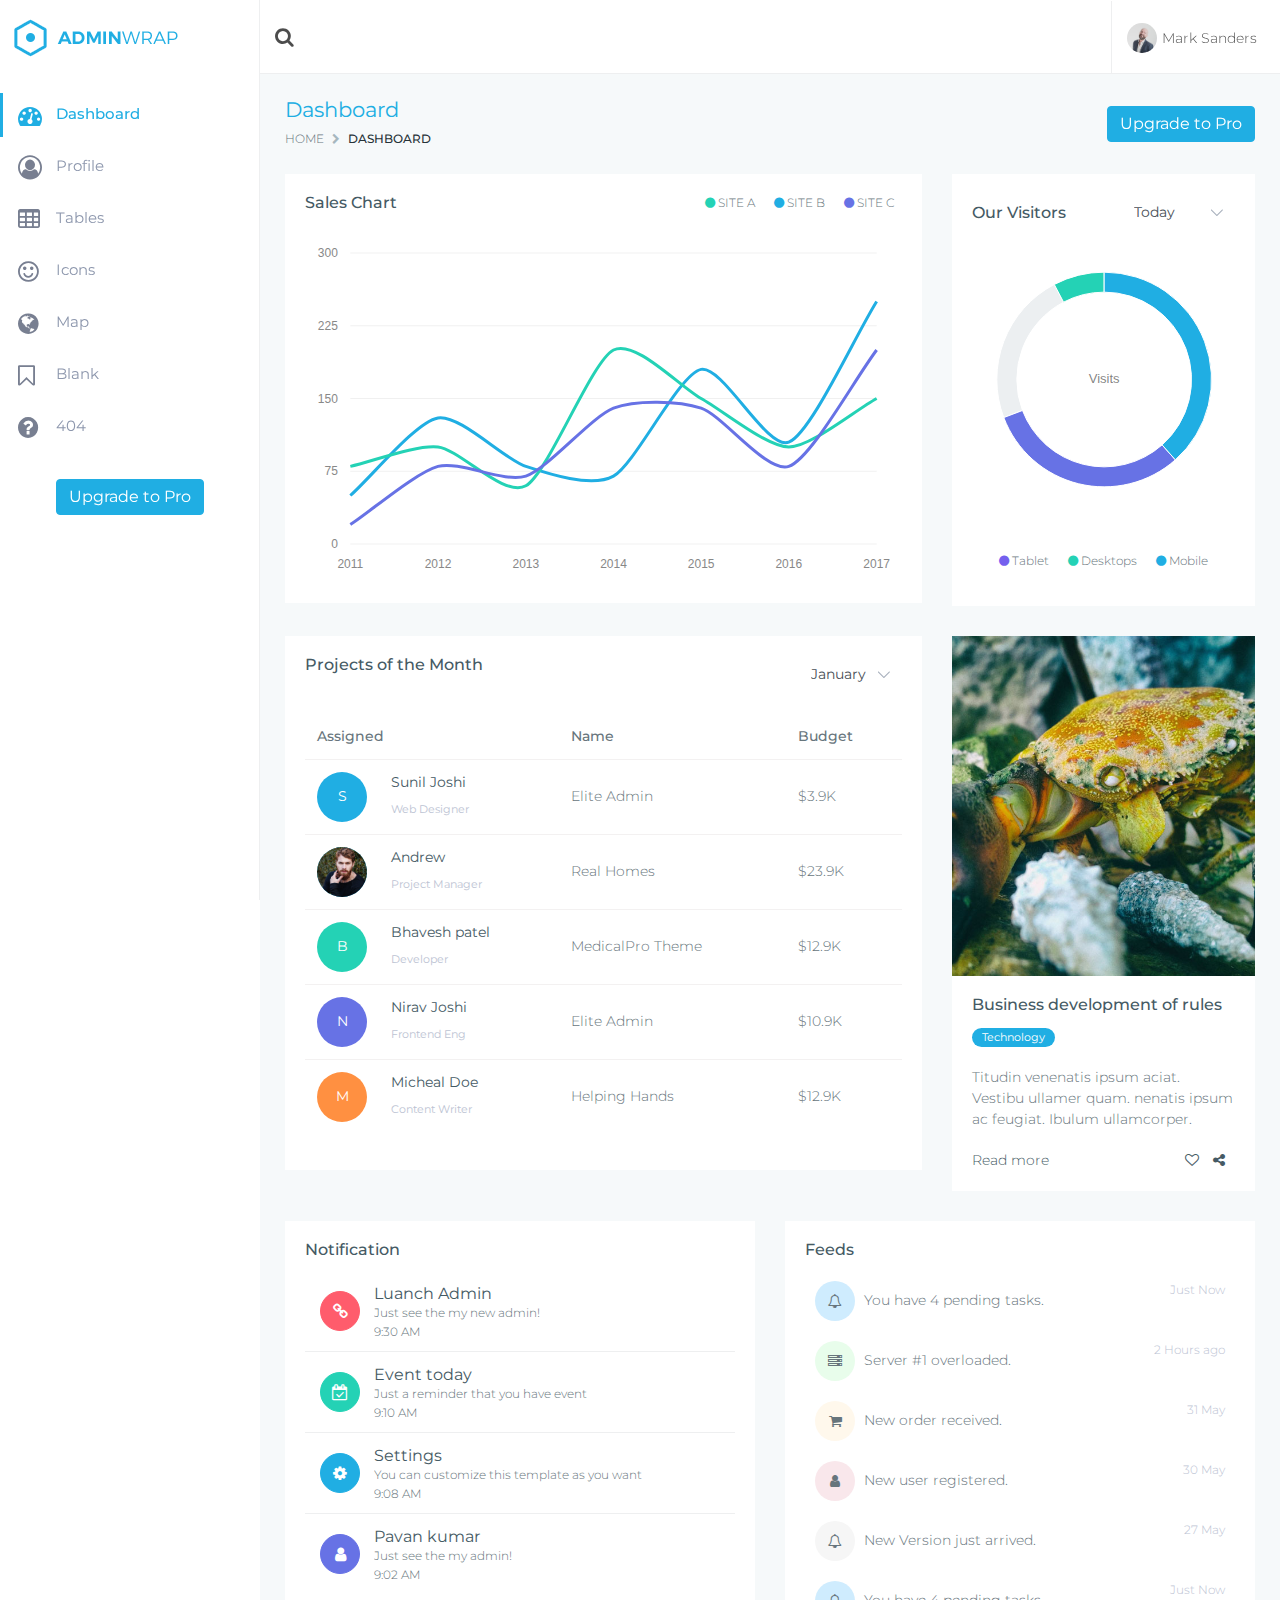
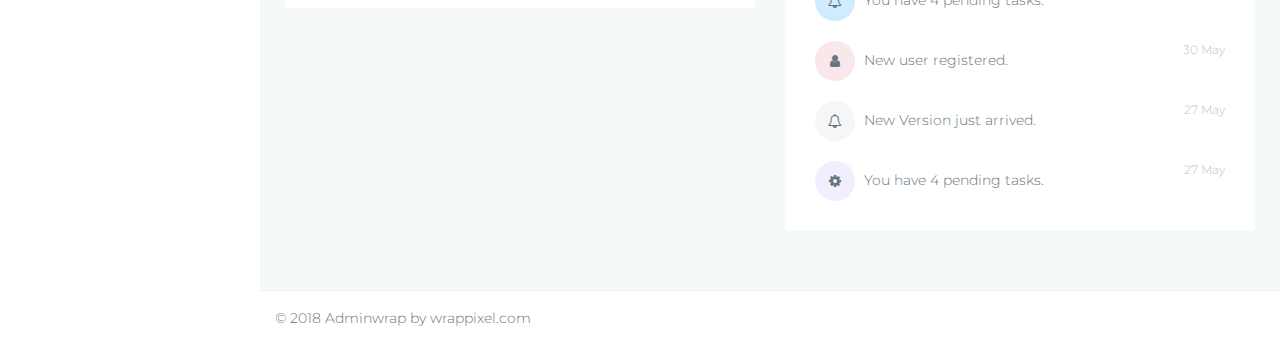
==== admin/main/index.html @ 48acb421 "klk" ====
<!DOCTYPE html>
<html lang="en">

<head>
    <meta charset="utf-8">
    <meta http-equiv="X-UA-Compatible" content="IE=edge">
    <!-- Tell the browser to be responsive to screen width -->
    <meta name="viewport" content="width=device-width, initial-scale=1">
    <meta name="description" content="">
    <meta name="author" content="">
    <!-- Favicon icon -->
    <link rel="icon" type="image/png" sizes="16x16" href="../assets/images/favicon.png">
    <title>AdminWrap - Easy to Customize Bootstrap 4 Admin Template</title>
    <!-- Bootstrap Core CSS -->
    <link href="../assets/node_modules/bootstrap/css/bootstrap.min.css" rel="stylesheet">
    <link href="../assets/node_modules/perfect-scrollbar/css/perfect-scrollbar.css" rel="stylesheet">
    <!-- This page CSS -->
    <!-- chartist CSS -->
    <link href="../assets/node_modules/morrisjs/morris.css" rel="stylesheet">
    <!--c3 CSS -->
    <link href="../assets/node_modules/c3-master/c3.min.css" rel="stylesheet">
    <!-- Custom CSS -->
    <link href="css/style.css" rel="stylesheet">
    <!-- Dashboard 1 Page CSS -->
    <link href="css/pages/dashboard1.css" rel="stylesheet">
    <!-- You can change the theme colors from here -->
    <link href="css/colors/default.css" id="theme" rel="stylesheet">
    <!-- HTML5 Shim and Respond.js IE8 support of HTML5 elements and media queries -->
    <!-- WARNING: Respond.js doesn't work if you view the page via file:// -->
    <!--[if lt IE 9]>
    <script src="https://oss.maxcdn.com/libs/html5shiv/3.7.0/html5shiv.js"></script>
    <script src="https://oss.maxcdn.com/libs/respond.js/1.4.2/respond.min.js"></script>
<![endif]-->
</head>

<body class="fix-header fix-sidebar card-no-border">
    <!-- ============================================================== -->
    <!-- Preloader - style you can find in spinners.css -->
    <!-- ============================================================== -->
    <div class="preloader">
        <div class="loader">
            <div class="loader__figure"></div>
            <p class="loader__label">Admin Wrap</p>
        </div>
    </div>
    <!-- ============================================================== -->
    <!-- Main wrapper - style you can find in pages.scss -->
    <!-- ============================================================== -->
    <div id="main-wrapper">
        <!-- ============================================================== -->
        <!-- Topbar header - style you can find in pages.scss -->
        <!-- ============================================================== -->
        <header class="topbar">
            <nav class="navbar top-navbar navbar-expand-md navbar-light">
                <!-- ============================================================== -->
                <!-- Logo -->
                <!-- ============================================================== -->
                <div class="navbar-header">
                    <a class="navbar-brand" href="index.html">
                        <!-- Logo icon --><b>
                            <!--You can put here icon as well // <i class="wi wi-sunset"></i> //-->
                            <!-- Dark Logo icon -->
                            <img src="../assets/images/logo-icon.png" alt="homepage" class="dark-logo" />
                            <!-- Light Logo icon -->
                            <img src="../assets/images/logo-light-icon.png" alt="homepage" class="light-logo" />
                        </b>
                        <!--End Logo icon -->
                        <!-- Logo text --><span>
                         <!-- dark Logo text -->
                         <img src="../assets/images/logo-text.png" alt="homepage" class="dark-logo" />
                         <!-- Light Logo text -->    
                         <img src="../assets/images/logo-light-text.png" class="light-logo" alt="homepage" /></span> </a>
                </div>
                <!-- ============================================================== -->
                <!-- End Logo -->
                <!-- ============================================================== -->
                <div class="navbar-collapse">
                    <!-- ============================================================== -->
                    <!-- toggle and nav items -->
                    <!-- ============================================================== -->
                    <ul class="navbar-nav mr-auto">
                        <li class="nav-item"> <a class="nav-link nav-toggler hidden-md-up waves-effect waves-dark" href="javascript:void(0)"><i class="fa fa-bars"></i></a> </li>
                        <!-- ============================================================== -->
                        <!-- Search -->
                        <!-- ============================================================== -->
                        <li class="nav-item hidden-xs-down search-box"> <a class="nav-link hidden-sm-down waves-effect waves-dark" href="javascript:void(0)"><i class="fa fa-search"></i></a>
                            <form class="app-search">
                                <input type="text" class="form-control" placeholder="Search & enter"> <a class="srh-btn"><i class="fa fa-times"></i></a></form>
                        </li>
                    </ul>
                    <!-- ============================================================== -->
                    <!-- User profile and search -->
                    <!-- ============================================================== -->
                    <ul class="navbar-nav my-lg-0">
                        <!-- ============================================================== -->
                        <!-- Profile -->
                        <!-- ============================================================== -->
                        <li class="nav-item dropdown u-pro">
                            <a class="nav-link dropdown-toggle waves-effect waves-dark profile-pic" href="" data-toggle="dropdown" aria-haspopup="true" aria-expanded="false"><img src="../assets/images/users/1.jpg" alt="user" class="" /> <span class="hidden-md-down">Mark Sanders &nbsp;</span> </a>
                        </li>
                    </ul>
                </div>
            </nav>
        </header>
        <!-- ============================================================== -->
        <!-- End Topbar header -->
        <!-- ============================================================== -->
        <!-- ============================================================== -->
        <!-- Left Sidebar - style you can find in sidebar.scss  -->
        <!-- ============================================================== -->
        <aside class="left-sidebar">
            <!-- Sidebar scroll-->
            <div class="scroll-sidebar">
                <!-- Sidebar navigation-->
                <nav class="sidebar-nav">
                    <ul id="sidebarnav">
                        <li> <a class="waves-effect waves-dark" href="index.html" aria-expanded="false"><i class="fa fa-tachometer"></i><span class="hide-menu">Dashboard</span></a>
                        </li>
                        <li> <a class="waves-effect waves-dark" href="pages-profile.html" aria-expanded="false"><i class="fa fa-user-circle-o"></i><span class="hide-menu">Profile</span></a>
                        </li>
                        <li> <a class="waves-effect waves-dark" href="table-basic.html" aria-expanded="false"><i class="fa fa-table"></i><span class="hide-menu">Tables</span></a>
                        </li>
                        <li> <a class="waves-effect waves-dark" href="icon-fontawesome.html" aria-expanded="false"><i class="fa fa-smile-o"></i><span class="hide-menu">Icons</span></a>
                        </li>
                        <li> <a class="waves-effect waves-dark" href="map-google.html" aria-expanded="false"><i class="fa fa-globe"></i><span class="hide-menu">Map</span></a>
                        </li>
                        <li> <a class="waves-effect waves-dark" href="pages-blank.html" aria-expanded="false"><i class="fa fa-bookmark-o"></i><span class="hide-menu">Blank</span></a>
                        </li>
                        <li> <a class="waves-effect waves-dark" href="pages-error-404.html" aria-expanded="false"><i class="fa fa-question-circle"></i><span class="hide-menu">404</span></a>
                        </li>
                    </ul>
                    <div class="text-center m-t-30">
                        <a href="https://wrappixel.com/templates/adminwrap/" class="btn waves-effect waves-light btn-info hidden-md-down"> Upgrade to Pro</a>
                    </div>
                </nav>
                <!-- End Sidebar navigation -->
            </div>
            <!-- End Sidebar scroll-->
        </aside>
        <!-- ============================================================== -->
        <!-- End Left Sidebar - style you can find in sidebar.scss  -->
        <!-- ============================================================== -->
        <!-- ============================================================== -->
        <!-- Page wrapper  -->
        <!-- ============================================================== -->
        <div class="page-wrapper">
            <!-- ============================================================== -->
            <!-- Container fluid  -->
            <!-- ============================================================== -->
            <div class="container-fluid">
                <!-- ============================================================== -->
                <!-- Bread crumb and right sidebar toggle -->
                <!-- ============================================================== -->
                <div class="row page-titles">
                    <div class="col-md-5 align-self-center">
                        <h3 class="text-themecolor">Dashboard</h3>
                        <ol class="breadcrumb">
                            <li class="breadcrumb-item"><a href="javascript:void(0)">Home</a></li>
                            <li class="breadcrumb-item active">Dashboard</li>
                        </ol>
                    </div>
                    <div class="col-md-7 align-self-center">
                        <a href="https://wrappixel.com/templates/adminwrap/" class="btn waves-effect waves-light btn btn-info pull-right hidden-sm-down"> Upgrade to Pro</a>
                    </div>
                </div>
                <!-- ============================================================== -->
                <!-- End Bread crumb and right sidebar toggle -->
                <!-- ============================================================== -->
                <!-- ============================================================== -->
                <!-- Sales Chart and browser state-->
                <!-- ============================================================== -->
                <div class="row">
                    <!-- Column -->
                    <div class="col-lg-8">
                        <div class="card">
                            <div class="card-body">
                                <div class="d-flex no-block">
                                    <div>
                                        <h5 class="card-title m-b-0">Sales Chart</h5>
                                    </div>
                                    <div class="ml-auto">
                                        <ul class="list-inline text-center font-12">
                                            <li><i class="fa fa-circle text-success"></i> SITE A</li>
                                            <li><i class="fa fa-circle text-info"></i> SITE B</li>
                                            <li><i class="fa fa-circle text-primary"></i> SITE C</li>
                                        </ul>
                                    </div>
                                </div>
                                <div class="" id="sales-chart" style="height: 355px;"></div>
                            </div>
                        </div>
                    </div>
                    <!-- Column -->
                    <div class="col-lg-4">
                        <div class="card">
                            <div class="card-body">
                                <div class="d-flex m-b-30 no-block">
                                    <h5 class="card-title m-b-0 align-self-center">Our Visitors</h5>
                                    <div class="ml-auto">
                                        <select class="custom-select b-0">
                                            <option selected="">Today</option>
                                            <option value="1">Tomorrow</option>
                                        </select>
                                    </div>
                                </div>
                                <div id="visitor" style="height:260px; width:100%;"></div>
                                <ul class="list-inline m-t-30 text-center font-12">
                                    <li><i class="fa fa-circle text-purple"></i> Tablet</li>
                                    <li><i class="fa fa-circle text-success"></i> Desktops</li>
                                    <li><i class="fa fa-circle text-info"></i> Mobile</li>
                                </ul>
                            </div>
                        </div>
                    </div>
                </div>
                <!-- ============================================================== -->
                <!-- End Sales Chart -->
                <!-- ============================================================== -->
                <!-- ============================================================== -->
                <!-- Projects of the Month -->
                <!-- ============================================================== -->
                <div class="row">
                    <!-- Column -->
                    <div class="col-lg-8">
                        <div class="card">
                            <div class="card-body">
                                <div class="d-flex">
                                    <div>
                                        <h5 class="card-title">Projects of the Month</h5>
                                    </div>
                                    <div class="ml-auto">
                                        <select class="custom-select b-0">
                                            <option selected="">January</option>
                                            <option value="1">February</option>
                                            <option value="2">March</option>
                                            <option value="3">April</option>
                                        </select>
                                    </div>
                                </div>
                                <div class="table-responsive m-t-20 no-wrap">
                                    <table class="table vm no-th-brd pro-of-month">
                                        <thead>
                                            <tr>
                                                <th colspan="2">Assigned</th>
                                                <th>Name</th>
                                                <th>Budget</th>
                                            </tr>
                                        </thead>
                                        <tbody>
                                            <tr>
                                                <td style="width:50px;"><span class="round">S</span></td>
                                                <td>
                                                    <h6>Sunil Joshi</h6><small class="text-muted">Web Designer</small></td>
                                                <td>Elite Admin</td>
                                                <td>$3.9K</td>
                                            </tr>
                                            <tr class="active">
                                                <td><span class="round"><img src="../assets/images/users/2.jpg" alt="user" width="50"></span></td>
                                                <td>
                                                    <h6>Andrew</h6><small class="text-muted">Project Manager</small></td>
                                                <td>Real Homes</td>
                                                <td>$23.9K</td>
                                            </tr>
                                            <tr>
                                                <td><span class="round round-success">B</span></td>
                                                <td>
                                                    <h6>Bhavesh patel</h6><small class="text-muted">Developer</small></td>
                                                <td>MedicalPro Theme</td>
                                                <td>$12.9K</td>
                                            </tr>
                                            <tr>
                                                <td><span class="round round-primary">N</span></td>
                                                <td>
                                                    <h6>Nirav Joshi</h6><small class="text-muted">Frontend Eng</small></td>
                                                <td>Elite Admin</td>
                                                <td>$10.9K</td>
                                            </tr>
                                            <tr>
                                                <td><span class="round round-warning">M</span></td>
                                                <td>
                                                    <h6>Micheal Doe</h6><small class="text-muted">Content Writer</small></td>
                                                <td>Helping Hands</td>
                                                <td>$12.9K</td>
                                            </tr>
                                        </tbody>
                                    </table>
                                </div>
                            </div>
                        </div>
                    </div>
                    <!-- Column -->
                    <!-- Column -->
                    <div class="col-lg-4">
                        <div class="card">
                            <div class="up-img" style="background-image:url(../assets/images/big/img1.jpg)"></div>
                            <div class="card-body">
                                <h5 class=" card-title">Business development of rules</h5>
                                <span class="label label-info label-rounded">Technology</span>
                                <p class="m-b-0 m-t-20">Titudin venenatis ipsum aciat. Vestibu ullamer quam. nenatis ipsum ac feugiat. Ibulum ullamcorper.</p>
                                <div class="d-flex m-t-20">
                                    <a class="link" href="javascript:void(0)">Read more</a>
                                    <div class="ml-auto align-self-center">
                                        <a href="javascript:void(0)" class="link m-r-10"><i class="fa fa-heart-o"></i></a>
                                        <a href="javascript:void(0)" class="link m-r-10"><i class="fa fa-share-alt"></i></a>
                                    </div>
                                </div>
                            </div>
                        </div>
                    </div>
                </div>
                <!-- ============================================================== -->
                <!-- End Projects of the Month -->
                <!-- ============================================================== -->
                <!-- ============================================================== -->
                <!-- Notification And Feeds -->
                <!-- ============================================================== -->
                <div class="row">
                    <!-- Start Notification -->
                    <div class="col-lg-6 col-md-12">
                        <div class="card card-body mailbox">
                            <h5 class="card-title">Notification</h5>
                            <div class="message-center ps ps--theme_default ps--active-y" data-ps-id="a045fe3c-cb6e-028e-3a70-8d6ff0d7f6bd">
                                <!-- Message -->
                                <a href="#">
                                    <div class="btn btn-danger btn-circle"><i class="fa fa-link"></i></div>
                                    <div class="mail-contnet">
                                        <h5>Luanch Admin</h5> <span class="mail-desc">Just see the my new admin!</span> <span class="time">9:30 AM</span> </div>
                                </a>
                                <!-- Message -->
                                <a href="#">
                                    <div class="btn btn-success btn-circle"><i class="fa fa-calendar-check-o"></i></div>
                                    <div class="mail-contnet">
                                        <h5>Event today</h5> <span class="mail-desc">Just a reminder that you have event</span> <span class="time">9:10 AM</span> </div>
                                </a>
                                <!-- Message -->
                                <a href="#">
                                    <div class="btn btn-info btn-circle"><i class="fa fa-cog"></i></div>
                                    <div class="mail-contnet">
                                        <h5>Settings</h5> <span class="mail-desc">You can customize this template as you want</span> <span class="time">9:08 AM</span> </div>
                                </a>
                                <!-- Message -->
                                <a href="#">
                                    <div class="btn btn-primary btn-circle"><i class="fa fa-user"></i></div>
                                    <div class="mail-contnet">
                                        <h5>Pavan kumar</h5> <span class="mail-desc">Just see the my admin!</span> <span class="time">9:02 AM</span> </div>
                                </a>
                            </div>
                        </div>
                    </div>
                    <!-- End Notification -->
                    <!-- Start Feeds -->
                    <div class="col-lg-6">
                        <div class="card">
                            <div class="card-body">
                                <h5 class="card-title">Feeds</h5>
                                <ul class="feeds">
                                    <li>
                                        <div class="bg-light-info"><i class="fa fa-bell-o"></i></div> You have 4 pending tasks. <span class="text-muted">Just Now</span></li>
                                    <li>
                                        <div class="bg-light-success"><i class="fa fa-server"></i></div> Server #1 overloaded.<span class="text-muted">2 Hours ago</span></li>
                                    <li>
                                        <div class="bg-light-warning"><i class="fa fa-shopping-cart"></i></div> New order received.<span class="text-muted">31 May</span></li>
                                    <li>
                                        <div class="bg-light-danger"><i class="fa fa-user"></i></div> New user registered.<span class="text-muted">30 May</span></li>
                                    <li>
                                        <div class="bg-light-inverse"><i class="fa fa-bell-o"></i></div> New Version just arrived. <span class="text-muted">27 May</span></li>
                                    <li>
                                        <div class="bg-light-info"><i class="fa fa-bell-o"></i></div> You have 4 pending tasks. <span class="text-muted">Just Now</span></li>
                                    <li>
                                        <div class="bg-light-danger"><i class="fa fa-user"></i></div> New user registered.<span class="text-muted">30 May</span></li>
                                    <li>
                                        <div class="bg-light-inverse"><i class="fa fa-bell-o"></i></div> New Version just arrived. <span class="text-muted">27 May</span></li>
                                    <li>
                                        <div class="bg-light-primary"><i class="fa fa-cog"></i></div> You have 4 pending tasks. <span class="text-muted">27 May</span></li>
                                </ul>
                            </div>
                        </div>
                    </div>
                    <!-- End Feeds -->
                </div>
                <!-- ============================================================== -->
                <!-- End Notification And Feeds -->
                <!-- ============================================================== -->
                <!-- ============================================================== -->
                <!-- End Page Content -->
                <!-- ============================================================== -->
            </div>
            <!-- ============================================================== -->
            <!-- End Container fluid  -->
            <!-- ============================================================== -->
            <!-- ============================================================== -->
            <!-- footer -->
            <!-- ============================================================== -->
            <footer class="footer"> © 2018 Adminwrap by wrappixel.com </footer>
            <!-- ============================================================== -->
            <!-- End footer -->
            <!-- ============================================================== -->
        </div>
        <!-- ============================================================== -->
        <!-- End Page wrapper  -->
        <!-- ============================================================== -->
    </div>
    <!-- ============================================================== -->
    <!-- End Wrapper -->
    <!-- ============================================================== -->
    <!-- ============================================================== -->
    <!-- All Jquery -->
    <!-- ============================================================== -->
    <script src="../assets/node_modules/jquery/jquery.min.js"></script>
    <!-- Bootstrap popper Core JavaScript -->
    <script src="../assets/node_modules/bootstrap/js/popper.min.js"></script>
    <script src="../assets/node_modules/bootstrap/js/bootstrap.min.js"></script>
    <!-- slimscrollbar scrollbar JavaScript -->
    <script src="js/perfect-scrollbar.jquery.min.js"></script>
    <!--Wave Effects -->
    <script src="js/waves.js"></script>
    <!--Menu sidebar -->
    <script src="js/sidebarmenu.js"></script>
    <!--Custom JavaScript -->
    <script src="js/custom.min.js"></script>
    <!-- ============================================================== -->
    <!-- This page plugins -->
    <!-- ============================================================== -->
    <!--morris JavaScript -->
    <script src="../assets/node_modules/raphael/raphael-min.js"></script>
    <script src="../assets/node_modules/morrisjs/morris.min.js"></script>
    <!--c3 JavaScript -->
    <script src="../assets/node_modules/d3/d3.min.js"></script>
    <script src="../assets/node_modules/c3-master/c3.min.js"></script>
    <!-- Chart JS -->
    <script src="js/dashboard1.js"></script>
</body>

</html>
---- admin/assets/node_modules/morrisjs/morris.css ----
.morris-hover {
	position:absolute;
	z-index:1;
}

.morris-hover.morris-default-style .morris-hover-row-label {
	font-weight:bold;
	margin:0.25em 0
}
.morris-hover.morris-default-style .morris-hover-point {
	white-space:nowrap;
	margin:0.1em 0
}
.morris-hover.morris-default-style {
    border-radius: 4px;
    padding: 10px 12px;
    color: #666;
    background:#63676b;
    border: none;
    color: #fff!important ;
    box-shadow: none;
    font-size:14px;
}
 .morris-hover-point {
      color: rgba(257, 257, 257, 0.8)!important ;
   }
---- admin/assets/node_modules/c3-master/c3.min.css ----
.c3 svg{font:10px sans-serif;-webkit-tap-highlight-color:transparent}.c3 line,.c3 path{fill:none;stroke:#000}.c3 text{-webkit-user-select:none;-moz-user-select:none;user-select:none}.c3-bars path,.c3-event-rect,.c3-legend-item-tile,.c3-xgrid-focus,.c3-ygrid{shape-rendering:crispEdges}.c3-chart-arc path{stroke:#fff}.c3-chart-arc text{fill:#fff;font-size:13px}.c3-grid line{stroke:#aaa}.c3-grid text{fill:#aaa}.c3-xgrid,.c3-ygrid{stroke-dasharray:3 3}.c3-text.c3-empty{fill:grey;font-size:2em}.c3-line{stroke-width:1px}.c3-circle._expanded_{stroke-width:1px;stroke:#fff}.c3-selected-circle{fill:#fff;stroke-width:2px}.c3-bar{stroke-width:0}.c3-bar._expanded_{fill-opacity:1;fill-opacity:.75}.c3-target.c3-focused{opacity:1}.c3-target.c3-focused path.c3-line,.c3-target.c3-focused path.c3-step{stroke-width:2px}.c3-target.c3-defocused{opacity:.3!important}.c3-region{fill:#4682b4;fill-opacity:.1}.c3-brush .extent{fill-opacity:.1}.c3-legend-item{font-size:12px}.c3-legend-item-hidden{opacity:.15}.c3-legend-background{opacity:.75;fill:#fff;stroke:#d3d3d3;stroke-width:1}.c3-title{font:14px sans-serif}.c3-tooltip-container{z-index:10}.c3-tooltip{border-collapse:collapse;border-spacing:0;background-color:#fff;empty-cells:show;-webkit-box-shadow:7px 7px 12px -9px #777;-moz-box-shadow:7px 7px 12px -9px #777;box-shadow:7px 7px 12px -9px #777;opacity:.9}.c3-tooltip tr{border:1px solid #ccc}.c3-tooltip th{background-color:#aaa;font-size:14px;padding:2px 5px;text-align:left;color:#fff}.c3-tooltip td{font-size:13px;padding:3px 6px;background-color:#fff;border-left:1px dotted #999}.c3-tooltip td>span{display:inline-block;width:10px;height:10px;margin-right:6px}.c3-tooltip td.value{text-align:right}.c3-area{stroke-width:0;opacity:.2}.c3-chart-arcs-title{dominant-baseline:middle;font-size:1.3em}.c3-chart-arcs .c3-chart-arcs-background{fill:#e0e0e0;stroke:none}.c3-chart-arcs .c3-chart-arcs-gauge-unit{fill:#000;font-size:16px}.c3-chart-arcs .c3-chart-arcs-gauge-max{fill:#777}.c3-chart-arcs .c3-chart-arcs-gauge-min{fill:#777}.c3-chart-arc .c3-gauge-value{fill:#000}.c3-chart-arc.c3-target g path{opacity:1}.c3-chart-arc.c3-target.c3-focused g path{opacity:1}
---- admin/main/css/style.css ----
/*
Template Name: Admin Pro Admin
Author: Wrappixel
Email: niravjoshi87@gmail.com
File: scss
*/
/**
 * Table Of Content
 *
 * 	1. Globals
 *	2. Headers
 *	3. Navigations
 *	4. Banners
 *	5. Footers
 *	6. app
 *	7. Widgets
 *	8. Custom Templates
 */
/*
Template Name: Admin Pro Admin
Author: Wrappixel
Email: niravjoshi87@gmail.com
File: scss
*/
/*Theme Colors*/
/*bootstrap Color*/
/*Light colors*/
/*Normal Color*/
/*Extra Variable*/
/*
Template Name: Admin Pro Admin
Author: Wrappixel
Email: niravjoshi87@gmail.com
File: scss
*/
/**
 * Table Of Content
 *
 *  1. Globals
 *  2. Headers
 *  3. Navigations
 *  4. Banners
 *  5. Footers
 *  6. Posts
 *  7. Widgets
 *  8. Custom Templates
 */
@import url("https://fonts.googleapis.com/css?family=Montserrat:300,400,500,600,700");
/******************* 
Global Styles 
*******************/
@import url(../scss/icons/font-awesome/css/font-awesome.min.css);
@import url(../css/spinners.css);
@import url(../css/animate.css);
* {
  outline: none; }

body {
  background: #fff;
  font-family: "Montserrat", sans-serif;
  margin: 0;
  overflow-x: hidden;
  color: #67757c;
  font-weight: 300;
  font-size: 14px; }

html {
  position: relative;
  min-height: 100%;
  background: #ffffff;
  -webkit-font-smoothing: antialiased;
  -moz-osx-font-smoothing: grayscale; }

a {
  color: #20aee3; }

a:hover,
a:focus {
  text-decoration: none; }

a.link {
  color: #455a64; }
  a.link:hover, a.link:focus {
    color: #20aee3; }

.img-responsive {
  width: 100%;
  height: auto;
  display: inline-block; }

.img-rounded {
  border-radius: 4px; }

html body .mdi:before,
html body .mdi-set {
  line-height: initial; }

/*******************
Headings
*******************/
h1,
h2,
h3,
h4,
h5,
h6 {
  color: #455a64;
  font-family: "Montserrat", sans-serif;
  font-weight: 400; }

h1 {
  line-height: 40px;
  font-size: 36px; }

h2 {
  line-height: 36px;
  font-size: 24px; }

h3 {
  line-height: 30px;
  font-size: 21px; }

h4 {
  line-height: 22px;
  font-size: 18px; }

h5 {
  line-height: 18px;
  font-size: 16px;
  font-weight: 400; }

h6 {
  line-height: 16px;
  font-size: 14px;
  font-weight: 400; }

.display-5 {
  font-size: 3rem; }

.display-6 {
  font-size: 36px; }

.box {
  border-radius: 4px;
  padding: 10px; }

html body .dl {
  display: inline-block; }

html body .db {
  display: block; }

.no-wrap td,
.no-wrap th {
  white-space: nowrap; }

/*******************
Blockquote
*******************/
html body blockquote {
  border-left: 5px solid #20aee3;
  border: 1px solid rgba(120, 130, 140, 0.13);
  padding: 15px; }

.clear {
  clear: both; }

ol li {
  margin: 5px 0; }

/*******************
Paddings
*******************/
html body .p-0 {
  padding: 0px; }

html body .p-10 {
  padding: 10px; }

html body .p-20 {
  padding: 20px; }

html body .p-30 {
  padding: 30px; }

html body .p-l-0 {
  padding-left: 0px; }

html body .p-l-10 {
  padding-left: 10px; }

html body .p-l-20 {
  padding-left: 20px; }

html body .p-r-0 {
  padding-right: 0px; }

html body .p-r-10 {
  padding-right: 10px; }

html body .p-r-20 {
  padding-right: 20px; }

html body .p-r-30 {
  padding-right: 30px; }

html body .p-r-40 {
  padding-right: 40px; }

html body .p-t-0 {
  padding-top: 0px; }

html body .p-t-10 {
  padding-top: 10px; }

html body .p-t-20 {
  padding-top: 20px; }

html body .p-t-30 {
  padding-top: 30px; }

html body .p-b-0 {
  padding-bottom: 0px; }

html body .p-b-5 {
  padding-bottom: 5px; }

html body .p-b-10 {
  padding-bottom: 10px; }

html body .p-b-20 {
  padding-bottom: 20px; }

html body .p-b-30 {
  padding-bottom: 30px; }

html body .p-b-40 {
  padding-bottom: 40px; }

/*******************
Margin
*******************/
html body .m-0 {
  margin: 0px; }

html body .m-l-5 {
  margin-left: 5px; }

html body .m-l-10 {
  margin-left: 10px; }

html body .m-l-15 {
  margin-left: 15px; }

html body .m-l-20 {
  margin-left: 20px; }

html body .m-l-30 {
  margin-left: 30px; }

html body .m-l-40 {
  margin-left: 40px; }

html body .m-r-5 {
  margin-right: 5px; }

html body .m-r-10 {
  margin-right: 10px; }

html body .m-r-15 {
  margin-right: 15px; }

html body .m-r-20 {
  margin-right: 20px; }

html body .m-r-30 {
  margin-right: 30px; }

html body .m-r-40 {
  margin-right: 40px; }

html body .m-t-0 {
  margin-top: 0px; }

html body .m-t-5 {
  margin-top: 5px; }

html body .m-t-10 {
  margin-top: 10px; }

html body .m-t-15 {
  margin-top: 15px; }

html body .m-t-20 {
  margin-top: 20px; }

html body .m-t-30 {
  margin-top: 30px; }

html body .m-t-40 {
  margin-top: 40px; }

html body .m-b-0 {
  margin-bottom: 0px; }

html body .m-b-5 {
  margin-bottom: 5px; }

html body .m-b-10 {
  margin-bottom: 10px; }

html body .m-b-15 {
  margin-bottom: 15px; }

html body .m-b-20 {
  margin-bottom: 20px; }

html body .m-b-30 {
  margin-bottom: 30px; }

html body .m-b-40 {
  margin-bottom: 40px; }

/*******************
vertical alignment
*******************/
html body .vt {
  vertical-align: top; }

html body .vm {
  vertical-align: middle; }

html body .vb {
  vertical-align: bottom; }

/*******************
Opacity
*******************/
.op-5 {
  opacity: 0.5; }

.op-3 {
  opacity: 0.3; }

/*******************
font weight
*******************/
html body .font-bold {
  font-weight: 700; }

html body .font-normal {
  font-weight: normal; }

html body .font-light {
  font-weight: 300; }

html body .font-medium {
  font-weight: 500; }

html body .font-16 {
  font-size: 16px; }

html body .font-12 {
  font-size: 12px; }

html body .font-14 {
  font-size: 14px; }

html body .font-10 {
  font-size: 10px; }

html body .font-18 {
  font-size: 18px; }

html body .font-20 {
  font-size: 20px; }

/*******************
Border
*******************/
html body .b-0 {
  border: none !important; }

html body .b-r {
  border-right: 1px solid rgba(120, 130, 140, 0.13); }

html body .b-l {
  border-left: 1px solid rgba(120, 130, 140, 0.13); }

html body .b-b {
  border-bottom: 1px solid rgba(120, 130, 140, 0.13); }

html body .b-t {
  border-top: 1px solid rgba(120, 130, 140, 0.13); }

html body .b-all {
  border: 1px solid rgba(120, 130, 140, 0.13) !important; }

/*******************
Thumb size
*******************/
.thumb-sm {
  height: 32px;
  width: 32px; }

.thumb-md {
  height: 48px;
  width: 48px; }

.thumb-lg {
  height: 88px;
  width: 88px; }

.hide {
  display: none; }

.img-circle {
  border-radius: 100%; }

.radius {
  border-radius: 4px; }

/*******************
Text Colors
*******************/
.text-white {
  color: #ffffff !important; }

.text-danger {
  color: #ff5c6c !important; }

.text-muted {
  color: #bcc3d3 !important; }

.text-warning {
  color: #ff9041 !important; }

.text-success {
  color: #24d2b5 !important; }

.text-info {
  color: #20aee3 !important; }

.text-inverse {
  color: #2f3d4a !important; }

html body .text-blue {
  color: #02bec9; }

html body .text-purple {
  color: #7460ee; }

html body .text-primary {
  color: #6772e5 !important; }

html body .text-megna {
  color: #56c0d8; }

html body .text-dark {
  color: #67757c; }

html body .text-themecolor {
  color: #20aee3; }

/*******************
Background Colors
*******************/
.bg-primary {
  background-color: #6772e5 !important; }

.bg-success {
  background-color: #24d2b5 !important; }

.bg-info {
  background-color: #20aee3 !important; }

.bg-warning {
  background-color: #ff9041 !important; }

.bg-danger {
  background-color: #ff5c6c !important; }

html body .bg-megna {
  background-color: #56c0d8; }

html body .bg-theme {
  background-color: #20aee3; }

html body .bg-inverse {
  background-color: #2f3d4a; }

html body .bg-purple {
  background-color: #7460ee; }

html body .bg-light-part {
  background-color: rgba(0, 0, 0, 0.02); }

html body .bg-light-primary {
  background-color: #f1effd; }

html body .bg-light-success {
  background-color: #e8fdeb; }

html body .bg-light-info {
  background-color: #cfecfe; }

html body .bg-light-extra {
  background-color: #ebf3f5; }

html body .bg-light-warning {
  background-color: #fff8ec; }

html body .bg-light-danger {
  background-color: #f9e7eb; }

html body .bg-light-inverse {
  background-color: #f6f6f6; }

html body .bg-light {
  background-color: #e9edf2; }

html body .bg-white {
  background-color: #ffffff; }

/*******************
Rounds
*******************/
.round {
  line-height: 48px;
  color: #ffffff;
  width: 50px;
  height: 50px;
  display: inline-block;
  font-weight: 400;
  text-align: center;
  border-radius: 100%;
  background: #20aee3; }
  .round img {
    border-radius: 100%; }

.round-lg {
  line-height: 65px;
  width: 60px;
  height: 60px;
  font-size: 30px; }

.round.round-info {
  background: #20aee3; }

.round.round-warning {
  background: #ff9041; }

.round.round-danger {
  background: #ff5c6c; }

.round.round-success {
  background: #24d2b5; }

.round.round-primary {
  background: #6772e5; }

/*******************
Labels
*******************/
.label {
  padding: 3px 10px;
  line-height: 13px;
  color: #ffffff;
  font-weight: 400;
  border-radius: 4px;
  font-size: 75%; }

.label-rounded {
  border-radius: 60px; }

.label-custom {
  background-color: #56c0d8; }

.label-success {
  background-color: #24d2b5; }

.label-info {
  background-color: #20aee3; }

.label-warning {
  background-color: #ff9041; }

.label-danger {
  background-color: #ff5c6c; }

.label-megna {
  background-color: #56c0d8; }

.label-primary {
  background-color: #6772e5; }

.label-purple {
  background-color: #7460ee; }

.label-red {
  background-color: #fb3a3a; }

.label-inverse {
  background-color: #2f3d4a; }

.label-default {
  background-color: #e9edf2; }

.label-white {
  background-color: #ffffff; }

.label-light-success {
  background-color: #e8fdeb;
  color: #24d2b5; }

.label-light-info {
  background-color: #cfecfe;
  color: #20aee3; }

.label-light-warning {
  background-color: #fff8ec;
  color: #ff9041; }

.label-light-danger {
  background-color: #f9e7eb;
  color: #ff5c6c; }

.label-light-megna {
  background-color: #e0f2f4;
  color: #56c0d8; }

.label-light-primary {
  background-color: #f1effd;
  color: #6772e5; }

.label-light-inverse {
  background-color: #f6f6f6;
  color: #2f3d4a; }

/*******************
 Badge
******************/
.badge {
  font-weight: 400; }

.badge-xs {
  font-size: 9px; }

.badge-xs,
.badge-sm {
  -webkit-transform: translate(0, -2px);
  -ms-transform: translate(0, -2px);
  -o-transform: translate(0, -2px);
  transform: translate(0, -2px); }

.badge-success {
  background-color: #24d2b5; }

.badge-info {
  background-color: #20aee3; }

.badge-primary {
  background-color: #6772e5; }

.badge-warning {
  background-color: #ff9041;
  color: #ffffff; }

.badge-danger {
  background-color: #ff5c6c; }

.badge-purple {
  background-color: #7460ee; }

.badge-red {
  background-color: #fb3a3a; }

.badge-inverse {
  background-color: #2f3d4a; }

/*******************
List-style-none
******************/
ul.list-style-none {
  margin: 0px;
  padding: 0px; }
  ul.list-style-none li {
    list-style: none; }
    ul.list-style-none li a {
      color: #67757c;
      padding: 8px 0px;
      display: block;
      text-decoration: none; }
      ul.list-style-none li a:hover {
        color: #20aee3; }

/*******************
dropdown-item
******************/
.dropdown-item {
  padding: 8px 1rem;
  color: #67757c; }

/*******************
Layouts
******************/
.card-no-border .card {
  border: 0px;
  border-radius: 0px;
  -webkit-box-shadow: none;
  box-shadow: none; }

.card-no-border .shadow-none {
  -webkit-box-shadow: none;
  box-shadow: none; }

.card-outline-danger,
.card-outline-info,
.card-outline-warning,
.card-outline-success,
.card-outline-primary {
  background: #ffffff; }

.card-fullscreen {
  position: fixed;
  top: 0px;
  left: 0px;
  width: 100%;
  height: 100%;
  z-index: 9999;
  overflow: auto; }

/*******************/
/*single column*/
/*******************/
.single-column .left-sidebar {
  display: none; }

.single-column .page-wrapper {
  margin-left: 0px; }

.fix-width {
  width: 100%;
  max-width: 1170px;
  margin: 0 auto; }

/*
Template Name: Admin Pro Admin
Author: Wrappixel
Email: niravjoshi87@gmail.com
File: scss
*/
/*******************
Main sidebar
******************/
.left-sidebar {
  position: absolute;
  width: 260px;
  height: 100%;
  top: 0px;
  z-index: 20;
  padding-top: 70px;
  background: #fff;
  border-right: 1px solid rgba(120, 130, 140, 0.13); }

.fix-sidebar .left-sidebar {
  position: fixed; }

/*******************
use profile section
******************/
.sidebar-nav .user-profile > a img {
  width: 30px;
  border-radius: 100%;
  margin-right: 10px; }

.sidebar-nav .user-profile > ul {
  padding-left: 40px; }

/*******************
sidebar navigation
******************/
.scroll-sidebar {
  height: 100%; }
  .scroll-sidebar.ps .ps__scrollbar-y-rail {
    left: 2px;
    right: auto;
    background: none;
    width: 6px;
    /* If using `left`, there shouldn't be a `right`. */ }

.collapse.in {
  display: block; }

.sidebar-nav {
  background: #fff;
  padding: 15px 0 0 0px; }
  .sidebar-nav ul {
    margin: 0px;
    padding: 0px; }
    .sidebar-nav ul li {
      list-style: none; }
      .sidebar-nav ul li a {
        color: #8d97ad;
        padding: 10px 35px 10px 15px;
        display: block;
        font-size: 15px;
        font-weight: 400; }
        .sidebar-nav ul li a.active, .sidebar-nav ul li a:hover {
          color: #20aee3; }
          .sidebar-nav ul li a.active i, .sidebar-nav ul li a:hover i {
            color: #20aee3; }
        .sidebar-nav ul li a.active {
          font-weight: 500;
          color: #263238; }
      .sidebar-nav ul li ul {
        padding-left: 40px; }
        .sidebar-nav ul li ul li a {
          padding: 7px 35px 7px 15px; }
        .sidebar-nav ul li ul ul {
          padding-left: 15px; }
      .sidebar-nav ul li.nav-small-cap {
        font-size: 12px;
        margin-bottom: 0px;
        padding: 30px 14px 14px 0px;
        color: #bcc3d3;
        font-weight: 500; }
      .sidebar-nav ul li.nav-devider {
        height: 1px;
        background: rgba(120, 130, 140, 0.13);
        display: block;
        margin: 15px 0; }
  .sidebar-nav > ul > li > a {
    border-left: 3px solid transparent; }
    .sidebar-nav > ul > li > a i {
      width: 38px;
      font-size: 24px;
      display: inline-block;
      vertical-align: middle;
      color: #787f91; }
    .sidebar-nav > ul > li > a .label {
      float: right;
      margin-top: 2px; }
    .sidebar-nav > ul > li > a.active {
      font-weight: 400;
      color: #26c6da;
      border-left: 3px solid #20aee3; }
  .sidebar-nav > ul > li {
    margin-bottom: 8px;
    margin-top: 8px; }
    .sidebar-nav > ul > li.active > a {
      color: #20aee3;
      font-weight: 500; }
      .sidebar-nav > ul > li.active > a i {
        color: #20aee3; }
  .sidebar-nav .waves-effect {
    transition: none;
    -webkit-transition: none;
    -o-transition: none; }

/****************
When click on sidebar toggler and also for tablet
*****************/
@media (min-width: 768px) {
  .mini-sidebar .sidebar-nav #sidebarnav li {
    position: relative; }
  .mini-sidebar .sidebar-nav #sidebarnav > li > ul {
    position: absolute;
    left: 70px;
    top: 46px;
    width: 220px;
    padding-bottom: 10px;
    z-index: 1001;
    background: #edf0f5;
    display: none;
    padding-left: 1px; }
  .mini-sidebar .user-profile .profile-img {
    width: 45px; }
    .mini-sidebar .user-profile .profile-img .setpos {
      top: -35px; }
  .mini-sidebar.fix-sidebar .left-sidebar {
    position: fixed; }
  .mini-sidebar .sidebar-nav #sidebarnav > li:hover > ul {
    height: auto !important;
    overflow: auto; }
  .mini-sidebar .sidebar-nav #sidebarnav > li:hover > ul,
  .mini-sidebar .sidebar-nav #sidebarnav > li:hover > ul.collapse {
    display: block; }
  .mini-sidebar .sidebar-nav #sidebarnav > li > a.has-arrow:after {
    display: none; }
  .mini-sidebar .left-sidebar {
    width: 70px; }
  .mini-sidebar .sidebar-nav #sidebarnav .user-profile > a {
    padding: 12px 20px; }
  .mini-sidebar .scroll-sidebar {
    padding-bottom: 0px;
    position: absolute; }
  .mini-sidebar .hide-menu,
  .mini-sidebar .nav-small-cap,
  .mini-sidebar .sidebar-footer,
  .mini-sidebar .user-profile .profile-text,
  .mini-sidebar > .label {
    display: none; }
  .mini-sidebar .nav-devider {
    width: 70px; }
  .mini-sidebar .sidebar-nav {
    background: transparent; }
  .mini-sidebar .sidebar-nav #sidebarnav > li > a {
    padding: 12px 20px;
    width: 70px; }
  .mini-sidebar .sidebar-nav #sidebarnav > li:hover > a {
    width: 290px;
    background: #edf0f5; }
    .mini-sidebar .sidebar-nav #sidebarnav > li:hover > a .hide-menu {
      display: inline; }
    .mini-sidebar .sidebar-nav #sidebarnav > li:hover > a .label {
      display: none; } }

@media (max-width: 767px) {
  .mini-sidebar .left-sidebar {
    position: fixed; }
  .mini-sidebar .left-sidebar,
  .mini-sidebar .sidebar-footer {
    left: -260px; }
  .mini-sidebar.show-sidebar .left-sidebar,
  .mini-sidebar.show-sidebar .sidebar-footer {
    left: 0px; } }

/*
Template Name: Admin pro Admin
Author: Wrappixel
Email: niravjoshi87@gmail.com
File: scss
*/
/*
Template Name: Admin Pro Admin
Author: Wrappixel
Email: niravjoshi87@gmail.com
File: scss
*/
/*Theme Colors*/
/*bootstrap Color*/
/*Light colors*/
/*Normal Color*/
/*Extra Variable*/
/*============================================================== 
 For all pages 
 ============================================================== */
#main-wrapper {
  width: 100%;
  overflow: hidden; }

.boxed #main-wrapper {
  width: 100%;
  max-width: 1300px;
  margin: 0 auto;
  -webkit-box-shadow: 0 0 60px rgba(0, 0, 0, 0.1);
  box-shadow: 0 0 60px rgba(0, 0, 0, 0.1); }
  .boxed #main-wrapper .sidebar-footer {
    position: absolute; }
  .boxed #main-wrapper .topbar {
    max-width: 1300px; }
  .boxed #main-wrapper .footer {
    display: none; }

.page-wrapper {
  background: #f6f9fa;
  padding-bottom: 60px;
  position: relative; }

.container-fluid {
  padding: 25px 25px; }

.card {
  margin-bottom: 30px; }
  .card .card-subtitle {
    font-weight: 300;
    margin-bottom: 15px;
    color: #bcc3d3; }
  .card .card-title {
    position: relative;
    font-weight: 500; }

/*******************
 Topbar
*******************/
.fix-header .topbar {
  position: fixed;
  width: 100%; }

.fix-header .page-wrapper {
  padding-top: 70px; }

.fix-header .right-side-panel {
  top: 70px;
  height: calc(100% - 70px); }

.topbar {
  position: relative;
  z-index: 50; }
  .topbar .navbar-collapse {
    padding: 0px;
    border-bottom: 1px solid rgba(120, 130, 140, 0.13); }
  .topbar .top-navbar {
    min-height: 70px;
    padding: 0px; }
    .topbar .top-navbar .dropdown-toggle::after {
      display: none; }
    .topbar .top-navbar .navbar-header {
      line-height: 72px;
      padding-left: 10px;
      border-right: 1px solid rgba(120, 130, 140, 0.13); }
      .topbar .top-navbar .navbar-header .navbar-brand {
        margin-right: 0px;
        padding-bottom: 0px;
        padding-top: 0px; }
        .topbar .top-navbar .navbar-header .navbar-brand .light-logo {
          display: none; }
        .topbar .top-navbar .navbar-header .navbar-brand b {
          line-height: 70px;
          display: inline-block; }
    .topbar .top-navbar .navbar-nav > .nav-item > .nav-link {
      padding-left: 15px;
      padding-right: 15px;
      font-size: 20px;
      line-height: 54px; }
    .topbar .top-navbar .navbar-nav > .nav-item > span {
      line-height: 65px;
      font-size: 24px;
      font-weight: 500;
      color: #ffffff;
      padding: 0 10px; }
    .topbar .top-navbar .navbar-nav > .nav-item.show {
      background: rgba(0, 0, 0, 0.05); }
  .topbar .u-pro {
    margin-left: 10px; }
  .topbar .profile-pic {
    white-space: nowrap;
    padding-left: 15px;
    border-left: 1px solid rgba(120, 130, 140, 0.13); }
    .topbar .profile-pic img {
      width: 30px;
      border-radius: 100%; }
    .topbar .profile-pic span {
      font-size: 14px;
      white-space: nowrap; }
  .topbar .dropdown-menu {
    box-shadow: 0 3px 12px rgba(0, 0, 0, 0.05);
    -webkit-box-shadow: 0 3px 12px rgba(0, 0, 0, 0.05);
    -moz-box-shadow: 0 3px 12px rgba(0, 0, 0, 0.05);
    border-color: rgba(120, 130, 140, 0.13); }
    .topbar .dropdown-menu .dropdown-item {
      padding: 7px 1.5rem; }
  .topbar ul.dropdown-user {
    padding: 0px;
    min-width: 270px; }
    .topbar ul.dropdown-user li {
      list-style: none;
      padding: 0px;
      margin: 0px; }
      .topbar ul.dropdown-user li.divider {
        height: 1px;
        margin: 9px 0;
        overflow: hidden;
        background-color: rgba(120, 130, 140, 0.13); }
      .topbar ul.dropdown-user li .dw-user-box {
        padding: 10px 15px; }
        .topbar ul.dropdown-user li .dw-user-box .u-img {
          width: 70px;
          display: inline-block;
          vertical-align: top; }
          .topbar ul.dropdown-user li .dw-user-box .u-img img {
            width: 100%;
            border-radius: 5px; }
        .topbar ul.dropdown-user li .dw-user-box .u-text {
          display: inline-block;
          padding-left: 10px; }
          .topbar ul.dropdown-user li .dw-user-box .u-text h4 {
            margin: 0px;
            font-size: 15px; }
          .topbar ul.dropdown-user li .dw-user-box .u-text p {
            margin-bottom: 2px;
            font-size: 12px; }
          .topbar ul.dropdown-user li .dw-user-box .u-text .btn {
            color: #ffffff;
            padding: 5px 10px;
            display: inline-block; }
            .topbar ul.dropdown-user li .dw-user-box .u-text .btn:hover {
              background: #e6294b; }
      .topbar ul.dropdown-user li a {
        padding: 9px 15px;
        display: block;
        color: #67757c; }
        .topbar ul.dropdown-user li a:hover {
          background: #e9edf2;
          color: #20aee3;
          text-decoration: none; }

.search-box .app-search {
  position: absolute;
  margin: 0px;
  display: block;
  z-index: 110;
  width: 100%;
  top: -1px;
  -webkit-box-shadow: 2px 0px 10px rgba(0, 0, 0, 0.2);
  box-shadow: 2px 0px 10px rgba(0, 0, 0, 0.2);
  display: none;
  left: 0px; }
  .search-box .app-search input {
    width: 100.5%;
    padding: 25px 40px 25px 20px;
    border-radius: 0px;
    font-size: 17px;
    -webkit-transition: 0.5s ease-in;
    -o-transition: 0.5s ease-in;
    transition: 0.5s ease-in; }
    .search-box .app-search input:focus {
      border-color: #ffffff; }
  .search-box .app-search .srh-btn {
    position: absolute;
    top: 23px;
    cursor: pointer;
    background: #ffffff;
    width: 15px;
    height: 15px;
    right: 20px;
    font-size: 14px; }

.mini-sidebar .top-navbar .navbar-header {
  width: 70px;
  text-align: center;
  -ms-flex-negative: 0;
  flex-shrink: 0;
  padding-left: 0px; }

.logo-center .top-navbar .navbar-header {
  position: absolute;
  left: 0;
  right: 0;
  margin: 0 auto; }

/*******************
Notify
*******************/
.notify {
  position: relative;
  top: -28px;
  right: -7px; }
  .notify .heartbit {
    position: absolute;
    top: -20px;
    right: -4px;
    height: 25px;
    width: 25px;
    z-index: 10;
    border: 5px solid #ff5c6c;
    border-radius: 70px;
    -moz-animation: heartbit 1s ease-out;
    -moz-animation-iteration-count: infinite;
    -o-animation: heartbit 1s ease-out;
    -o-animation-iteration-count: infinite;
    -webkit-animation: heartbit 1s ease-out;
    -webkit-animation-iteration-count: infinite;
    animation-iteration-count: infinite; }
  .notify .point {
    width: 6px;
    height: 6px;
    -webkit-border-radius: 30px;
    -moz-border-radius: 30px;
    border-radius: 30px;
    background-color: #ff5c6c;
    position: absolute;
    right: 6px;
    top: -10px; }

@-moz-keyframes heartbit {
  0% {
    -moz-transform: scale(0);
    opacity: 0.0; }
  25% {
    -moz-transform: scale(0.1);
    opacity: 0.1; }
  50% {
    -moz-transform: scale(0.5);
    opacity: 0.3; }
  75% {
    -moz-transform: scale(0.8);
    opacity: 0.5; }
  100% {
    -moz-transform: scale(1);
    opacity: 0.0; } }

@-webkit-keyframes heartbit {
  0% {
    -webkit-transform: scale(0);
    opacity: 0.0; }
  25% {
    -webkit-transform: scale(0.1);
    opacity: 0.1; }
  50% {
    -webkit-transform: scale(0.5);
    opacity: 0.3; }
  75% {
    -webkit-transform: scale(0.8);
    opacity: 0.5; }
  100% {
    -webkit-transform: scale(1);
    opacity: 0.0; } }

/*******************
 Horizontal-navabar
*******************/
.hdr-nav-bar .navbar {
  background: #ffffff;
  border-top: 1px solid rgba(120, 130, 140, 0.13);
  padding: 0 15px; }
  .hdr-nav-bar .navbar .navbar-nav > li {
    padding: 0 10px; }
    .hdr-nav-bar .navbar .navbar-nav > li > a {
      padding: 25px 5px;
      -webkit-transition: 0.2s ease-in;
      -o-transition: 0.2s ease-in;
      transition: 0.2s ease-in;
      border-bottom: 2px solid transparent; }
    .hdr-nav-bar .navbar .navbar-nav > li.active > a,
    .hdr-nav-bar .navbar .navbar-nav > li:hover > a,
    .hdr-nav-bar .navbar .navbar-nav > li > a:focus {
      border-color: #20aee3; }
  .hdr-nav-bar .navbar .navbar-nav .dropdown-toggle:after {
    display: none; }
  .hdr-nav-bar .navbar .navbar-brand {
    padding: 20px 5px; }
  .hdr-nav-bar .navbar .navbar-toggler {
    border: 0px;
    cursor: pointer; }
  .hdr-nav-bar .navbar .custom-select {
    border-radius: 60px;
    font-size: 14px;
    padding: .375rem 40px .375rem 18px; }
  .hdr-nav-bar .navbar .call-to-act {
    padding: 15px 0; }

/*******************
 Breadcrumb and page title
*******************/
.page-titles {
  background: #f6f9fa;
  margin-bottom: 20px;
  padding: 0px; }
  .page-titles h3 {
    margin-bottom: 0px;
    margin-top: 0px; }
  .page-titles .breadcrumb {
    padding: 0px;
    margin-bottom: 0px;
    background: transparent;
    font-size: 12px; }
    .page-titles .breadcrumb li {
      margin-top: 5px;
      margin-bottom: 5px; }
      .page-titles .breadcrumb li a {
        color: #67757c; }
    .page-titles .breadcrumb .breadcrumb-item + .breadcrumb-item::before {
      content: "\f054";
      font-family: FontAwesome;
      color: #a6b7bf;
      font-size: 11px; }
    .page-titles .breadcrumb .breadcrumb-item.active {
      color: #263238;
      font-weight: 500; }

.p-relative {
  position: relative; }

.lstick {
  width: 2px;
  background: #20aee3;
  height: 30px;
  margin-left: -20px;
  margin-right: 18px;
  display: inline-block;
  vertical-align: middle; }

/*******************
 Right side toggle
*******************/
@-webkit-keyframes rotate {
  from {
    -webkit-transform: rotate(0deg); }
  to {
    -webkit-transform: rotate(360deg); } }

@-moz-keyframes rotate {
  from {
    -moz-transform: rotate(0deg); }
  to {
    -moz-transform: rotate(360deg); } }

@keyframes rotate {
  from {
    -webkit-transform: rotate(0deg);
    transform: rotate(0deg); }
  to {
    -webkit-transform: rotate(360deg);
    transform: rotate(360deg); } }

.right-side-toggle {
  position: relative; }

.right-side-toggle i {
  -webkit-transition-property: -webkit-transform;
  -webkit-transition-duration: 1s;
  -moz-transition-property: -moz-transform;
  -moz-transition-duration: 1s;
  transition-property: -webkit-transform;
  -o-transition-property: transform;
  transition-property: transform;
  transition-property: transform, -webkit-transform;
  -o-transition-duration: 1s;
  transition-duration: 1s;
  -webkit-animation-name: rotate;
  -webkit-animation-duration: 2s;
  -webkit-animation-iteration-count: infinite;
  -webkit-animation-timing-function: linear;
  -moz-animation-name: rotate;
  -moz-animation-duration: 2s;
  -moz-animation-iteration-count: infinite;
  -moz-animation-timing-function: linear;
  animation-name: rotate;
  animation-duration: 2s;
  animation-iteration-count: infinite;
  animation-timing-function: linear;
  position: absolute;
  top: 18px;
  left: 18px; }

.right-sidebar {
  position: fixed;
  right: -240px;
  width: 240px;
  display: none;
  z-index: 1100;
  background: #ffffff;
  top: 0px;
  padding-bottom: 20px;
  height: 100%;
  -webkit-box-shadow: 5px 1px 40px rgba(0, 0, 0, 0.1);
  box-shadow: 5px 1px 40px rgba(0, 0, 0, 0.1);
  -webkit-transition: all 0.3s ease;
  -o-transition: all 0.3s ease;
  transition: all 0.3s ease; }
  .right-sidebar .rpanel-title {
    display: block;
    padding: 24px 20px;
    color: #ffffff;
    text-transform: uppercase;
    font-size: 15px;
    background: #20aee3; }
    .right-sidebar .rpanel-title span {
      float: right;
      cursor: pointer;
      font-size: 11px; }
      .right-sidebar .rpanel-title span:hover {
        color: #ffffff; }
  .right-sidebar .r-panel-body {
    padding: 20px; }
    .right-sidebar .r-panel-body ul {
      margin: 0px;
      padding: 0px; }
      .right-sidebar .r-panel-body ul li {
        list-style: none;
        padding: 5px 0; }

.shw-rside {
  right: 0px;
  width: 240px;
  display: block; }

.chatonline img {
  margin-right: 10px;
  float: left;
  width: 30px; }

.chatonline li a {
  padding: 13px 0;
  float: left;
  width: 100%; }
  .chatonline li a span {
    color: #67757c; }
    .chatonline li a span small {
      display: block;
      font-size: 10px; }

/*******************
 Right side toggle
*******************/
ul#themecolors {
  display: block; }
  ul#themecolors li {
    display: inline-block; }
    ul#themecolors li:first-child {
      display: block; }
    ul#themecolors li a {
      width: 50px;
      height: 50px;
      display: inline-block;
      margin: 5px;
      color: transparent;
      position: relative; }
      ul#themecolors li a.working:before {
        content: "\f00c";
        font-family: "FontAwesome";
        font-size: 18px;
        line-height: 50px;
        width: 50px;
        height: 50px;
        position: absolute;
        top: 0;
        left: 0;
        color: #ffffff;
        text-align: center; }

.default-theme {
  background: #bcc3d3; }

.green-theme {
  background: #24d2b5; }

.yellow-theme {
  background: #ff9041; }

.red-theme {
  background: #ff5c6c; }

.blue-theme {
  background: #20aee3; }

.purple-theme {
  background: #7460ee; }

.megna-theme {
  background: #56c0d8; }

.default-dark-theme {
  background: #263238;
  /* Old browsers */
  background: -moz-linear-gradient(left, #263238 0%, #263238 23%, #bcc3d3 23%, #bcc3d3 99%);
  /* FF3.6-15 */
  background: -webkit-linear-gradient(left, #263238 0%, #263238 23%, #bcc3d3 23%, #bcc3d3 99%);
  /* Chrome10-25,Safari5.1-6 */
  background: -webkit-gradient(linear, left top, right top, from(#263238), color-stop(23%, #263238), color-stop(23%, #bcc3d3), color-stop(99%, #bcc3d3));
  background: -o-linear-gradient(left, #263238 0%, #263238 23%, #bcc3d3 23%, #bcc3d3 99%);
  background: linear-gradient(to right, #263238 0%, #263238 23%, #bcc3d3 23%, #bcc3d3 99%); }

.green-dark-theme {
  background: #263238;
  /* Old browsers */
  background: -moz-linear-gradient(left, #263238 0%, #263238 23%, #24d2b5 23%, #24d2b5 99%);
  /* FF3.6-15 */
  background: -webkit-linear-gradient(left, #263238 0%, #263238 23%, #00c292 23%, #24d2b5 99%);
  /* Chrome10-25,Safari5.1-6 */
  background: -webkit-gradient(linear, left top, right top, from(#263238), color-stop(23%, #263238), color-stop(23%, #24d2b5), color-stop(99%, #24d2b5));
  background: -webkit-linear-gradient(left, #263238 0%, #263238 23%, #24d2b5 23%, #24d2b5 99%);
  background: -o-linear-gradient(left, #263238 0%, #263238 23%, #24d2b5 23%, #24d2b5 99%);
  background: linear-gradient(to right, #263238 0%, #263238 23%, #24d2b5 23%, #24d2b5 99%); }

.yellow-dark-theme {
  background: #263238;
  /* Old browsers */
  background: -moz-linear-gradient(left, #263238 0%, #263238 23%, #ff5c6c 23%, #ff5c6c 99%);
  /* FF3.6-15 */
  background: -webkit-linear-gradient(left, #263238 0%, #263238 23%, #ff5c6c 23%, #ff5c6c 99%);
  /* Chrome10-25,Safari5.1-6 */
  background: -webkit-gradient(linear, left top, right top, from(#263238), color-stop(23%, #263238), color-stop(23%, #ff5c6c), color-stop(99%, #ff5c6c));
  background: -o-linear-gradient(left, #263238 0%, #263238 23%, #ff5c6c 23%, #ff5c6c 99%);
  background: linear-gradient(to right, #263238 0%, #263238 23%, #ff5c6c 23%, #ff5c6c 99%); }

.blue-dark-theme {
  background: #263238;
  /* Old browsers */
  background: -moz-linear-gradient(left, #263238 0%, #263238 23%, #20aee3 23%, #20aee3 99%);
  /* FF3.6-15 */
  background: -webkit-linear-gradient(left, #263238 0%, #263238 23%, #20aee3 23%, #20aee3 99%);
  /* Chrome10-25,Safari5.1-6 */
  background: -webkit-gradient(linear, left top, right top, from(#263238), color-stop(23%, #263238), color-stop(23%, #20aee3), color-stop(99%, #20aee3));
  background: -o-linear-gradient(left, #263238 0%, #263238 23%, #20aee3 23%, #20aee3 99%);
  background: linear-gradient(to right, #263238 0%, #263238 23%, #20aee3 23%, #20aee3 99%); }

.purple-dark-theme {
  background: #263238;
  /* Old browsers */
  background: -moz-linear-gradient(left, #263238 0%, #263238 23%, #7460ee 23%, #7460ee 99%);
  /* FF3.6-15 */
  background: -webkit-linear-gradient(left, #263238 0%, #263238 23%, #7460ee 23%, #7460ee 99%);
  /* Chrome10-25,Safari5.1-6 */
  background: -webkit-gradient(linear, left top, right top, from(#263238), color-stop(23%, #263238), color-stop(23%, #7460ee), color-stop(99%, #7460ee));
  background: -o-linear-gradient(left, #263238 0%, #263238 23%, #7460ee 23%, #7460ee 99%);
  background: linear-gradient(to right, #263238 0%, #263238 23%, #7460ee 23%, #7460ee 99%); }

.megna-dark-theme {
  background: #263238;
  /* Old browsers */
  background: -moz-linear-gradient(left, #263238 0%, #263238 23%, #56c0d8 23%, #56c0d8 99%);
  /* FF3.6-15 */
  background: -webkit-linear-gradient(left, #263238 0%, #263238 23%, #56c0d8 23%, #56c0d8 99%);
  /* Chrome10-25,Safari5.1-6 */
  background: -webkit-gradient(linear, left top, right top, from(#263238), color-stop(23%, #263238), color-stop(23%, #56c0d8), color-stop(99%, #56c0d8));
  background: -o-linear-gradient(left, #263238 0%, #263238 23%, #56c0d8 23%, #56c0d8 99%);
  background: linear-gradient(to right, #263238 0%, #263238 23%, #56c0d8 23%, #56c0d8 99%); }

.red-dark-theme {
  background: #263238;
  /* Old browsers */
  background: -moz-linear-gradient(left, #263238 0%, #263238 23%, #ff5c6c 23%, #ff5c6c 99%);
  /* FF3.6-15 */
  background: -webkit-linear-gradient(left, #263238 0%, #263238 23%, #ff5c6c 23%, #ff5c6c 99%);
  /* Chrome10-25,Safari5.1-6 */
  background: -webkit-gradient(linear, left top, right top, from(#263238), color-stop(23%, #263238), color-stop(23%, #ff5c6c), color-stop(99%, #ff5c6c));
  background: -o-linear-gradient(left, #263238 0%, #263238 23%, #ff5c6c 23%, #ff5c6c 99%);
  background: linear-gradient(to right, #263238 0%, #263238 23%, #ff5c6c 23%, #ff5c6c 99%); }

/*******************
 Footer
*******************/
.footer {
  bottom: 0;
  color: #67757c;
  left: 0px;
  padding: 17px 15px;
  position: absolute;
  right: 0;
  border-top: 1px solid rgba(120, 130, 140, 0.13);
  background: #ffffff; }

/*******************
 scrollbar
*******************/
.slimScrollBar {
  z-index: 10 !important; }

/*******************
Megamenu
******************/
.mega-dropdown {
  position: static;
  width: 100%; }
  .mega-dropdown .dropdown-menu {
    width: 100%;
    padding: 30px;
    margin-top: 0px; }
  .mega-dropdown ul {
    padding: 0px; }
    .mega-dropdown ul li {
      list-style: none; }
  .mega-dropdown .carousel-item .container {
    padding: 0px; }
  .mega-dropdown .nav-accordion .card {
    margin-bottom: 1px; }
  .mega-dropdown .nav-accordion .card-header {
    background: #ffffff; }
    .mega-dropdown .nav-accordion .card-header h5 {
      margin: 0px; }
      .mega-dropdown .nav-accordion .card-header h5 a {
        text-decoration: none;
        color: #67757c; }

/*******************
Wave Effects
*******************/
.waves-effect {
  position: relative;
  cursor: pointer;
  display: inline-block;
  overflow: hidden;
  -webkit-user-select: none;
  -moz-user-select: none;
  -ms-user-select: none;
  user-select: none;
  -webkit-tap-highlight-color: transparent;
  vertical-align: middle;
  z-index: 1;
  will-change: opacity, transform;
  -webkit-transition: all 0.1s ease-out;
  -moz-transition: all 0.1s ease-out;
  -o-transition: all 0.1s ease-out;
  -ms-transition: all 0.1s ease-out;
  transition: all 0.1s ease-out; }
  .waves-effect .waves-ripple {
    position: absolute;
    border-radius: 50%;
    width: 20px;
    height: 20px;
    margin-top: -10px;
    margin-left: -10px;
    opacity: 0;
    background: rgba(0, 0, 0, 0.2);
    -webkit-transition: all 0.7s ease-out;
    -moz-transition: all 0.7s ease-out;
    -o-transition: all 0.7s ease-out;
    -ms-transition: all 0.7s ease-out;
    transition: all 0.7s ease-out;
    -webkit-transition-property: -webkit-transform, opacity;
    -moz-transition-property: -moz-transform, opacity;
    -o-transition-property: -o-transform, opacity;
    -webkit-transition-property: opacity, -webkit-transform;
    transition-property: opacity, -webkit-transform;
    -o-transition-property: transform, opacity;
    transition-property: transform, opacity;
    transition-property: transform, opacity, -webkit-transform;
    -webkit-transform: scale(0);
    -moz-transform: scale(0);
    -ms-transform: scale(0);
    -o-transform: scale(0);
    transform: scale(0);
    pointer-events: none; }

.waves-effect.waves-light .waves-ripple {
  background-color: rgba(255, 255, 255, 0.45); }

.waves-effect.waves-red .waves-ripple {
  background-color: rgba(244, 67, 54, 0.7); }

.waves-effect.waves-yellow .waves-ripple {
  background-color: rgba(255, 235, 59, 0.7); }

.waves-effect.waves-orange .waves-ripple {
  background-color: rgba(255, 152, 0, 0.7); }

.waves-effect.waves-purple .waves-ripple {
  background-color: rgba(156, 39, 176, 0.7); }

.waves-effect.waves-green .waves-ripple {
  background-color: rgba(76, 175, 80, 0.7); }

.waves-effect.waves-teal .waves-ripple {
  background-color: rgba(0, 150, 136, 0.7); }

html body .waves-notransition {
  -webkit-transition: none;
  -moz-transition: none;
  -o-transition: none;
  -ms-transition: none;
  transition: none; }

.waves-circle {
  -webkit-transform: translateZ(0);
  -moz-transform: translateZ(0);
  -ms-transform: translateZ(0);
  -o-transform: translateZ(0);
  transform: translateZ(0);
  text-align: center;
  width: 2.5em;
  height: 2.5em;
  line-height: 2.5em;
  border-radius: 50%;
  -webkit-mask-image: none; }

.waves-input-wrapper {
  border-radius: 0.2em;
  vertical-align: bottom; }
  .waves-input-wrapper .waves-button-input {
    position: relative;
    top: 0;
    left: 0;
    z-index: 1; }

.waves-block {
  display: block; }

/*******************
List inline
*******************/
ul.list-inline li {
  display: inline-block;
  padding: 0 8px; }

/*******************
Table td vertical middle
*******************/
.vm.table td,
.vm.table th {
  vertical-align: middle; }

.no-th-brd.table th {
  border: 0px; }

.table.no-border tbody td {
  border: 0px; }

/*******************
Other comon js for all pages
*******************/
.calendar-events {
  padding: 8px 10px;
  border: 1px solid #ffffff;
  cursor: move; }
  .calendar-events:hover {
    border: 1px dashed rgba(120, 130, 140, 0.13); }
  .calendar-events i {
    margin-right: 8px; }

.table-responsive {
  display: block;
  width: 100%;
  overflow-x: auto;
  -ms-overflow-style: -ms-autohiding-scrollbar; }

.single-column .left-sidebar {
  display: none; }

.single-column .page-wrapper {
  margin-left: 0px !important; }

.profile-tab li a.nav-link,
.customtab li a.nav-link {
  border: 0px;
  padding: 15px 20px;
  color: #67757c; }
  .profile-tab li a.nav-link.active,
  .customtab li a.nav-link.active {
    border-bottom: 2px solid #20aee3;
    color: #20aee3; }
  .profile-tab li a.nav-link:hover,
  .customtab li a.nav-link:hover {
    color: #20aee3; }

html body .jqstooltip,
html body .flotTip {
  width: auto !important;
  height: auto !important;
  background: #263238;
  color: #ffffff;
  padding: 5px 10px; }

body .jqstooltip {
  border-color: transparent;
  border-radius: 60px; }

/*******************
Notification page Jquery toaster
******************/
.jq-icon-info {
  background-color: #20aee3;
  color: #ffffff; }

.jq-icon-success {
  background-color: #24d2b5;
  color: #ffffff; }

.jq-icon-error {
  background-color: #ff5c6c;
  color: #ffffff; }

.jq-icon-warning {
  background-color: #ff9041;
  color: #ffffff; }

/*******************
c3 chart global
******************/
.c3 text {
  fill-opacity: 0.5; }

.no-shrink {
  -ms-flex-negative: 0;
  flex-shrink: 0; }

.up-img {
  background-size: cover;
  background-position: center center;
  min-height: 340px; }

/*
Template Name: Admin pro Admin
Author: Wrappixel
Email: niravjoshi87@gmail.com
File: scss
*/
/*
Template Name: Admin Pro Admin
Author: Wrappixel
Email: niravjoshi87@gmail.com
File: scss
*/
/*Theme Colors*/
/*bootstrap Color*/
/*Light colors*/
/*Normal Color*/
/*Extra Variable*/
/*******************
Pagination
*******************/
.pagination > li:first-child > a,
.pagination > li:first-child > span {
  border-bottom-left-radius: 4px;
  border-top-left-radius: 4px; }

.pagination > li:last-child > a,
.pagination > li:last-child > span {
  border-bottom-right-radius: 4px;
  border-top-right-radius: 4px; }

.pagination > li > a,
.pagination > li > span {
  color: #263238; }

.pagination > li > a:hover,
.pagination > li > span:hover,
.pagination > li > a:focus,
.pagination > li > span:focus {
  background-color: #e9edf2; }

.pagination-split li {
  margin-left: 5px;
  display: inline-block;
  float: left; }

.pagination-split li:first-child {
  margin-left: 0; }

.pagination-split li a {
  -moz-border-radius: 4px;
  -webkit-border-radius: 4px;
  border-radius: 4px; }

.pagination > .active > a,
.pagination > .active > span,
.pagination > .active > a:hover,
.pagination > .active > span:hover,
.pagination > .active > a:focus,
.pagination > .active > span:focus {
  background-color: #20aee3;
  border-color: #20aee3; }

.pager li > a,
.pager li > span {
  -moz-border-radius: 4px;
  -webkit-border-radius: 4px;
  border-radius: 4px;
  color: #263238; }

/*******************
Pagination
******************/
.pagination-circle li.active a {
  background: #24d2b5; }

.pagination-circle li a {
  width: 40px;
  height: 40px;
  background: #e9edf2;
  border: 0px;
  text-align: center;
  border-radius: 100%; }
  .pagination-circle li a:first-child, .pagination-circle li a:last-child {
    border-radius: 100%; }
  .pagination-circle li a:hover {
    background: #24d2b5;
    color: #ffffff; }

.pagination-circle li.disabled a {
  background: #e9edf2;
  color: rgba(120, 130, 140, 0.13); }

/*
Template Name: Admin pro Admin
Author: Wrappixel
Email: niravjoshi87@gmail.com
File: scss
*/
/*
Template Name: Admin Pro Admin
Author: Wrappixel
Email: niravjoshi87@gmail.com
File: scss
*/
/*Theme Colors*/
/*bootstrap Color*/
/*Light colors*/
/*Normal Color*/
/*Extra Variable*/
/*******************
Buttons
******************/
.btn {
  padding: 7px 12px;
  cursor: pointer; }
  .btn:hover {
    opacity: 0.8; }
  .btn:focus {
    -webkit-box-shadow: none;
    box-shadow: none; }

.btn-group label {
  color: #ffffff !important;
  margin-bottom: 0px; }
  .btn-group label.btn-secondary {
    color: #67757c !important; }

.btn-lg {
  padding: .75rem 1.5rem;
  font-size: 1.25rem; }

.btn-md {
  padding: 12px 55px;
  font-size: 16px; }

.btn-circle {
  border-radius: 100%;
  width: 40px;
  height: 40px;
  padding: 10px; }

.btn-circle.btn-sm {
  width: 35px;
  height: 35px;
  padding: 8px 10px;
  font-size: 14px; }

.btn-circle.btn-lg {
  width: 50px;
  height: 50px;
  padding: 14px 15px;
  font-size: 18px;
  line-height: 23px; }

.btn-circle.btn-xl {
  width: 70px;
  height: 70px;
  padding: 14px 15px;
  font-size: 24px; }

.btn-sm {
  padding: .25rem .5rem;
  font-size: 12px; }

.btn-xs {
  padding: .25rem .5rem;
  font-size: 10px; }

.button-list button,
.button-list a {
  margin: 5px 12px 5px 0; }

.btn-outline {
  color: inherit;
  background-color: transparent;
  -webkit-transition: all .5s;
  -o-transition: all .5s;
  transition: all .5s; }

.btn-rounded {
  border-radius: 60px;
  padding: 7px 18px; }
  .btn-rounded.btn-lg {
    padding: .75rem 1.5rem; }
  .btn-rounded.btn-sm {
    padding: .25rem .5rem;
    font-size: 12px; }
  .btn-rounded.btn-xs {
    padding: .25rem .5rem;
    font-size: 10px; }
  .btn-rounded.btn-md {
    padding: 12px 35px;
    font-size: 16px; }

.btn-secondary,
.btn-secondary.disabled {
  -webkit-box-shadow: 0 2px 2px 0 rgba(169, 169, 169, 0.14), 0 3px 1px -2px rgba(169, 169, 169, 0.2), 0 1px 5px 0 rgba(169, 169, 169, 0.12);
  box-shadow: 0 2px 2px 0 rgba(169, 169, 169, 0.14), 0 3px 1px -2px rgba(169, 169, 169, 0.2), 0 1px 5px 0 rgba(169, 169, 169, 0.12);
  -webkit-transition: 0.2s ease-in;
  -o-transition: 0.2s ease-in;
  transition: 0.2s ease-in;
  background-color: #ffffff;
  color: #67757c;
  border-color: #cccccc; }
  .btn-secondary:hover,
  .btn-secondary.disabled:hover {
    -webkit-box-shadow: 0 14px 26px -12px rgba(169, 169, 169, 0.42), 0 4px 23px 0 rgba(0, 0, 0, 0.12), 0 8px 10px -5px rgba(169, 169, 169, 0.2);
    box-shadow: 0 14px 26px -12px rgba(169, 169, 169, 0.42), 0 4px 23px 0 rgba(0, 0, 0, 0.12), 0 8px 10px -5px rgba(169, 169, 169, 0.2);
    color: #ffffff !important; }
  .btn-secondary.active, .btn-secondary:active, .btn-secondary:focus,
  .btn-secondary.disabled.active,
  .btn-secondary.disabled:active,
  .btn-secondary.disabled:focus {
    -webkit-box-shadow: 0 14px 26px -12px rgba(169, 169, 169, 0.42), 0 4px 23px 0 rgba(0, 0, 0, 0.12), 0 8px 10px -5px rgba(169, 169, 169, 0.2);
    box-shadow: 0 14px 26px -12px rgba(169, 169, 169, 0.42), 0 4px 23px 0 rgba(0, 0, 0, 0.12), 0 8px 10px -5px rgba(169, 169, 169, 0.2);
    color: #ffffff !important;
    background: #263238;
    border-color: #263238; }

.btn-secondary.disabled:hover, .btn-secondary.disabled:focus, .btn-secondary.disabled:active {
  color: #67757c !important;
  background-color: #ffffff;
  border-color: #cccccc;
  cursor: default; }

.btn-primary,
.btn-primary.disabled {
  background: #6772e5;
  border: 1px solid #6772e5;
  /*box-shadow: $primary-shadow;*/
  -webkit-transition: 0.2s ease-in;
  -o-transition: 0.2s ease-in;
  transition: 0.2s ease-in; }
  .btn-primary:hover,
  .btn-primary.disabled:hover {
    background: #6772e5;
    -webkit-box-shadow: 0 14px 26px -12px rgba(116, 96, 238, 0.42), 0 4px 23px 0 rgba(0, 0, 0, 0.12), 0 8px 10px -5px rgba(116, 96, 238, 0.2);
    box-shadow: 0 14px 26px -12px rgba(116, 96, 238, 0.42), 0 4px 23px 0 rgba(0, 0, 0, 0.12), 0 8px 10px -5px rgba(116, 96, 238, 0.2);
    border: 1px solid #6772e5; }
  .btn-primary.active, .btn-primary:active, .btn-primary:focus,
  .btn-primary.disabled.active,
  .btn-primary.disabled:active,
  .btn-primary.disabled:focus {
    background: #6352ce;
    /*box-shadow: $primary-shadow-hover;*/
    border-color: transparent; }

.btn-themecolor,
.btn-themecolor.disabled {
  background: #20aee3;
  color: #ffffff;
  border: 1px solid #20aee3; }
  .btn-themecolor:hover,
  .btn-themecolor.disabled:hover {
    background: #20aee3;
    opacity: 0.7;
    border: 1px solid #20aee3; }
  .btn-themecolor.active, .btn-themecolor:active, .btn-themecolor:focus,
  .btn-themecolor.disabled.active,
  .btn-themecolor.disabled:active,
  .btn-themecolor.disabled:focus {
    background: #028ee1; }

.btn-success,
.btn-success.disabled {
  background: #24d2b5;
  border: 1px solid #24d2b5;
  /*box-shadow: $success-shadow;*/
  -webkit-transition: 0.2s ease-in;
  -o-transition: 0.2s ease-in;
  transition: 0.2s ease-in; }
  .btn-success:hover,
  .btn-success.disabled:hover {
    background: #24d2b5;
    /*box-shadow: $success-shadow-hover;*/
    border: 1px solid #24d2b5; }
  .btn-success.active, .btn-success:active, .btn-success:focus,
  .btn-success.disabled.active,
  .btn-success.disabled:active,
  .btn-success.disabled:focus {
    background: #04b381;
    /*box-shadow: $success-shadow-hover;*/
    border-color: transparent; }

.btn-info,
.btn-info.disabled {
  background: #20aee3;
  border: 1px solid #20aee3;
  /*box-shadow: $info-shadow;*/
  -webkit-transition: 0.2s ease-in;
  -o-transition: 0.2s ease-in;
  transition: 0.2s ease-in; }
  .btn-info:hover,
  .btn-info.disabled:hover {
    background: #20aee3;
    border: 1px solid #20aee3;
    /*box-shadow: $info-shadow-hover;*/ }
  .btn-info.active, .btn-info:active, .btn-info:focus,
  .btn-info.disabled.active,
  .btn-info.disabled:active,
  .btn-info.disabled:focus {
    background: #1d96c3;
    /*box-shadow: $info-shadow-hover;*/
    border-color: transparent; }

.btn-warning,
.btn-warning.disabled {
  background: #ff9041;
  color: #ffffff;
  /*box-shadow: $warning-shadow;*/
  border: 1px solid #ff9041;
  -webkit-transition: 0.2s ease-in;
  -o-transition: 0.2s ease-in;
  transition: 0.2s ease-in; }
  .btn-warning:hover,
  .btn-warning.disabled:hover {
    background: #ff9041;
    color: #ffffff;
    /*box-shadow: $warning-shadow-hover;*/
    border: 1px solid #ff9041; }
  .btn-warning.active, .btn-warning:active, .btn-warning:focus,
  .btn-warning.disabled.active,
  .btn-warning.disabled:active,
  .btn-warning.disabled:focus {
    background: #e9ab2e;
    color: #ffffff;
    /*box-shadow: $warning-shadow-hover;*/
    border-color: transparent; }

.btn-danger,
.btn-danger.disabled {
  background: #ff5c6c;
  border: 1px solid #ff5c6c;
  /*box-shadow: $danger-shadow;*/
  -webkit-transition: 0.2s ease-in;
  -o-transition: 0.2s ease-in;
  transition: 0.2s ease-in; }
  .btn-danger:hover,
  .btn-danger.disabled:hover {
    background: #ff5c6c;
    /*box-shadow: $danger-shadow-hover;*/
    border: 1px solid #ff5c6c; }
  .btn-danger.active, .btn-danger:active, .btn-danger:focus,
  .btn-danger.disabled.active,
  .btn-danger.disabled:active,
  .btn-danger.disabled:focus {
    background: #e6294b;
    /*box-shadow: $danger-shadow-hover;*/
    border-color: transparent; }

.btn-inverse,
.btn-inverse.disabled {
  background: #2f3d4a;
  border: 1px solid #2f3d4a;
  color: #ffffff; }
  .btn-inverse:hover,
  .btn-inverse.disabled:hover {
    background: #2f3d4a;
    opacity: 0.7;
    color: #ffffff;
    border: 1px solid #2f3d4a; }
  .btn-inverse.active, .btn-inverse:active, .btn-inverse:focus,
  .btn-inverse.disabled.active,
  .btn-inverse.disabled:active,
  .btn-inverse.disabled:focus {
    background: #232a37;
    color: #ffffff; }

.btn-red,
.btn-red.disabled {
  background: #fb3a3a;
  border: 1px solid #fb3a3a;
  color: #ffffff; }
  .btn-red:hover,
  .btn-red.disabled:hover {
    opacity: 0.7;
    border: 1px solid #fb3a3a;
    background: #fb3a3a; }
  .btn-red.active, .btn-red:active, .btn-red:focus,
  .btn-red.disabled.active,
  .btn-red.disabled:active,
  .btn-red.disabled:focus {
    background: #e6294b; }

.btn-outline-secondary {
  background-color: #ffffff;
  /*box-shadow: $default-shadow;*/
  -webkit-transition: 0.2s ease-in;
  -o-transition: 0.2s ease-in;
  transition: 0.2s ease-in;
  border-color: #cccccc; }
  .btn-outline-secondary:hover, .btn-outline-secondary:focus, .btn-outline-secondary.focus {
    /*box-shadow: $default-shadow-hover;*/ }
  .btn-outline-secondary.active, .btn-outline-secondary:active, .btn-outline-secondary:focus {
    /*box-shadow: $default-shadow-hover;*/ }

.btn-outline-primary {
  color: #6772e5;
  background-color: #ffffff;
  border-color: #6772e5;
  /*box-shadow: $primary-shadow;*/
  -webkit-transition: 0.2s ease-in;
  -o-transition: 0.2s ease-in;
  transition: 0.2s ease-in; }
  .btn-outline-primary:hover, .btn-outline-primary:focus, .btn-outline-primary.focus {
    background: #6772e5;
    /*box-shadow: $primary-shadow-hover;*/
    color: #ffffff;
    border-color: #6772e5; }
  .btn-outline-primary.active, .btn-outline-primary:active, .btn-outline-primary:focus {
    /*box-shadow: $primary-shadow-hover;*/
    background-color: #6352ce;
    border-color: #6352ce; }

.btn-outline-success {
  color: #24d2b5;
  background-color: transparent;
  border-color: #24d2b5;
  /*box-shadow: $success-shadow;*/
  -webkit-transition: 0.2s ease-in;
  -o-transition: 0.2s ease-in;
  transition: 0.2s ease-in; }
  .btn-outline-success:hover, .btn-outline-success:focus, .btn-outline-success.focus {
    background: #24d2b5;
    border-color: #24d2b5;
    color: #ffffff;
    /*box-shadow: $success-shadow-hover;*/ }
  .btn-outline-success.active, .btn-outline-success:active, .btn-outline-success:focus {
    /*box-shadow: $success-shadow-hover;*/
    background-color: #04b381;
    border-color: #04b381; }

.btn-outline-info {
  color: #20aee3;
  background-color: transparent;
  border-color: #20aee3;
  /*box-shadow: $info-shadow;*/
  -webkit-transition: 0.2s ease-in;
  -o-transition: 0.2s ease-in;
  transition: 0.2s ease-in; }
  .btn-outline-info:hover, .btn-outline-info:focus, .btn-outline-info.focus {
    background: #20aee3;
    border-color: #20aee3;
    color: #ffffff;
    /*box-shadow: $info-shadow-hover;*/ }
  .btn-outline-info.active, .btn-outline-info:active, .btn-outline-info:focus {
    /*box-shadow: $info-shadow-hover;*/
    background-color: #1d96c3;
    border-color: #1d96c3; }

.btn-outline-warning {
  color: #ff9041;
  background-color: transparent;
  border-color: #ff9041;
  /*box-shadow: $warning-shadow;*/
  -webkit-transition: 0.2s ease-in;
  -o-transition: 0.2s ease-in;
  transition: 0.2s ease-in; }
  .btn-outline-warning:hover, .btn-outline-warning:focus, .btn-outline-warning.focus {
    background: #ff9041;
    border-color: #ff9041;
    color: #ffffff;
    /*box-shadow: $warning-shadow-hover;*/ }
  .btn-outline-warning.active, .btn-outline-warning:active, .btn-outline-warning:focus {
    /*box-shadow: $warning-shadow-hover;*/
    background-color: #e9ab2e;
    border-color: #e9ab2e; }

.btn-outline-danger {
  color: #ff5c6c;
  background-color: transparent;
  border-color: #ff5c6c;
  /*box-shadow: $danger-shadow;*/
  -webkit-transition: 0.2s ease-in;
  -o-transition: 0.2s ease-in;
  transition: 0.2s ease-in; }
  .btn-outline-danger:hover, .btn-outline-danger:focus, .btn-outline-danger.focus {
    background: #ff5c6c;
    border-color: #ff5c6c;
    color: #ffffff;
    /*box-shadow: $danger-shadow-hover;*/ }
  .btn-outline-danger.active, .btn-outline-danger:active, .btn-outline-danger:focus {
    /*box-shadow: $danger-shadow-hover;*/
    background-color: #e6294b; }

.btn-outline-red {
  color: #fb3a3a;
  background-color: transparent;
  border-color: #fb3a3a; }
  .btn-outline-red:hover, .btn-outline-red:focus, .btn-outline-red.focus {
    background: #fb3a3a;
    border-color: #fb3a3a;
    color: #ffffff;
    /*box-shadow: $danger-shadow-hover;*/ }
  .btn-outline-red.active, .btn-outline-red:active, .btn-outline-red:focus {
    /*box-shadow: $danger-shadow-hover;*/
    background-color: #d61f1f; }

.btn-outline-inverse {
  color: #2f3d4a;
  background-color: transparent;
  border-color: #2f3d4a; }
  .btn-outline-inverse:hover, .btn-outline-inverse:focus, .btn-outline-inverse.focus {
    background: #2f3d4a;
    border-color: #2f3d4a;
    color: #ffffff; }

.btn-primary.active.focus,
.btn-primary.active:focus,
.btn-primary.active:hover,
.btn-primary.focus:active,
.btn-primary:active:focus,
.btn-primary:active:hover,
.open > .dropdown-toggle.btn-primary.focus,
.open > .dropdown-toggle.btn-primary:focus,
.open > .dropdown-toggle.btn-primary:hover,
.btn-primary.focus,
.btn-primary:focus,
.show > .btn-primary.dropdown-toggle {
  background-color: #6352ce;
  border: 1px solid #6352ce; }

.btn-success.active.focus,
.btn-success.active:focus,
.btn-success.active:hover,
.btn-success.focus:active,
.btn-success:active:focus,
.btn-success:active:hover,
.open > .dropdown-toggle.btn-success.focus,
.open > .dropdown-toggle.btn-success:focus,
.open > .dropdown-toggle.btn-success:hover,
.btn-success.focus,
.btn-success:focus,
.show > .btn-success.dropdown-toggle {
  background-color: #04b381;
  border: 1px solid #04b381; }

.btn-info.active.focus,
.btn-info.active:focus,
.btn-info.active:hover,
.btn-info.focus:active,
.btn-info:active:focus,
.btn-info:active:hover,
.open > .dropdown-toggle.btn-info.focus,
.open > .dropdown-toggle.btn-info:focus,
.open > .dropdown-toggle.btn-info:hover,
.btn-info.focus,
.btn-info:focus,
.show > .btn-info.dropdown-toggle {
  background-color: #1d96c3;
  border: 1px solid #1d96c3; }

.btn-warning.active.focus,
.btn-warning.active:focus,
.btn-warning.active:hover,
.btn-warning.focus:active,
.btn-warning:active:focus,
.btn-warning:active:hover,
.open > .dropdown-toggle.btn-warning.focus,
.open > .dropdown-toggle.btn-warning:focus,
.open > .dropdown-toggle.btn-warning:hover,
.btn-warning.focus,
.btn-warning:focus,
.show > .btn-warning.dropdown-toggle {
  background-color: #e9ab2e;
  border: 1px solid #e9ab2e; }

.btn-danger.active.focus,
.btn-danger.active:focus,
.btn-danger.active:hover,
.btn-danger.focus:active,
.btn-danger:active:focus,
.btn-danger:active:hover,
.open > .dropdown-toggle.btn-danger.focus,
.open > .dropdown-toggle.btn-danger:focus,
.open > .dropdown-toggle.btn-danger:hover,
.btn-danger.focus,
.btn-danger:focus,
.show > .btn-danger.dropdown-toggle {
  background-color: #e6294b;
  border: 1px solid #e6294b; }

.btn-inverse:hover,
.btn-inverse:focus,
.btn-inverse:active,
.btn-inverse.active,
.btn-inverse.focus,
.btn-inverse:active,
.btn-inverse:focus,
.btn-inverse:hover,
.open > .dropdown-toggle.btn-inverse {
  background-color: #232a37;
  border: 1px solid #232a37; }

.btn-secondary.active.focus,
.btn-secondary.active:focus,
.btn-secondary.active:hover,
.btn-secondary.focus:active,
.btn-secondary:active:focus,
.btn-secondary:active:hover,
.open > .dropdown-toggle.btn-secondary.focus,
.open > .dropdown-toggle.btn-secondary:focus,
.open > .dropdown-toggle.btn-secondary:hover,
.btn-secondary.focus,
.btn-secondary:focus,
.show > .btn-secondary.dropdown-toggle {
  color: #ffffff; }

.btn-red:hover,
.btn-red:focus,
.btn-red:active,
.btn-red.active,
.btn-red.focus,
.btn-red:active,
.btn-red:focus,
.btn-red:hover,
.open > .dropdown-toggle.btn-red {
  background-color: #d61f1f;
  border: 1px solid #d61f1f;
  color: #ffffff; }

.button-box .btn {
  margin: 0 8px 8px 0px; }

.btn-label {
  background: rgba(0, 0, 0, 0.05);
  display: inline-block;
  margin: -6px 12px -6px -14px;
  padding: 7px 15px; }

.btn-facebook {
  color: #ffffff;
  background-color: #3b5998; }
  .btn-facebook:hover {
    color: #ffffff; }

.btn-twitter {
  color: #ffffff;
  background-color: #55acee; }
  .btn-twitter:hover {
    color: #ffffff; }

.btn-linkedin {
  color: #ffffff;
  background-color: #007bb6; }
  .btn-linkedin:hover {
    color: #ffffff; }

.btn-dribbble {
  color: #ffffff;
  background-color: #ea4c89; }
  .btn-dribbble:hover {
    color: #ffffff; }

.btn-googleplus {
  color: #ffffff;
  background-color: #dd4b39; }
  .btn-googleplus:hover {
    color: #ffffff; }

.btn-instagram {
  color: #ffffff;
  background-color: #3f729b; }

.btn-pinterest {
  color: #ffffff;
  background-color: #cb2027; }

.btn-dropbox {
  color: #ffffff;
  background-color: #007ee5; }

.btn-flickr {
  color: #ffffff;
  background-color: #ff0084; }

.btn-tumblr {
  color: #ffffff;
  background-color: #32506d; }

.btn-skype {
  color: #ffffff;
  background-color: #00aff0; }

.btn-youtube {
  color: #ffffff;
  background-color: #bb0000; }

.btn-github {
  color: #ffffff;
  background-color: #171515; }

/*============================================================== 
 Buttons page
 ============================================================== */
.button-group .btn {
  margin-bottom: 5px;
  margin-right: 5px; }

.no-button-group .btn {
  margin-bottom: 5px;
  margin-right: 0px; }

.btn .text-active {
  display: none; }

.btn.active .text-active {
  display: inline-block; }

.btn.active .text {
  display: none; }

/*
Template Name: Admin pro Admin
Author: Wrappixel
Email: niravjoshi87@gmail.com
File: scss
*/
/*
Template Name: Admin Pro Admin
Author: Wrappixel
Email: niravjoshi87@gmail.com
File: scss
*/
/*Theme Colors*/
/*bootstrap Color*/
/*Light colors*/
/*Normal Color*/
/*Extra Variable*/
/*******************
Custom-select
******************/
.custom-select {
  background: url(../../assets/images/custom-select.png) right 0.75rem center no-repeat; }

/*******************
textarea
******************/
textarea {
  resize: none; }

/*******************
Form-control
******************/
.form-control {
  color: #67757c;
  min-height: 38px;
  display: initial; }

.form-control-sm {
  min-height: 20px; }

.form-control:disabled,
.form-control[readonly] {
  opacity: 0.7; }

.custom-control-input:focus ~ .custom-control-indicator {
  -webkit-box-shadow: none;
  box-shadow: none; }

.custom-control-input:checked ~ .custom-control-indicator {
  background-color: #24d2b5; }

form label {
  font-weight: 400; }

.form-group {
  margin-bottom: 25px; }

.form-horizontal label {
  margin-bottom: 0px; }

.form-control-static {
  padding-top: 0px; }

.form-bordered .form-group {
  border-bottom: 1px solid rgba(120, 130, 140, 0.13);
  padding-bottom: 20px; }

/*******************
Form Dropzone
******************/
.dropzone {
  border: 1px dashed #b1b8bb; }
  .dropzone .dz-message {
    padding: 5% 0;
    margin: 0px; }

/*******************
Form Pickers
******************/
.asColorPicker-dropdown {
  max-width: 260px; }

.asColorPicker-trigger {
  position: absolute;
  top: 0;
  right: -35px;
  height: 38px;
  width: 37px;
  border: 0; }

.asColorPicker-clear {
  display: none;
  position: absolute;
  top: 5px;
  right: 10px;
  text-decoration: none; }

table th {
  font-weight: 400; }

.daterangepicker td.active,
.daterangepicker td.active:hover {
  background-color: #20aee3; }

.datepicker table tr td.today,
.datepicker table tr td.today.disabled,
.datepicker table tr td.today.disabled:hover,
.datepicker table tr td.today:hover {
  background: #20aee3;
  color: #ffffff; }

.datepicker td,
.datepicker th {
  padding: 5px 10px; }

/*******************
Form summernote
******************/
.note-popover,
.note-icon-caret {
  display: none; }

.note-editor.note-frame {
  border: 1px solid #b1b8bb; }
  .note-editor.note-frame .panel-heading {
    padding: 6px 10px 10px;
    border-bottom: 1px solid rgba(120, 130, 140, 0.13); }

.label {
  display: inline-block; }

/*============================================================== 
Form addons page
============================================================== */
/*Bootstrap select*/
.bootstrap-select:not([class*=col-]):not([class*=form-control]):not(.input-group-btn) {
  width: 100%; }

.bootstrap-select .dropdown-menu li a {
  display: block;
  padding: 7px 20px;
  clear: both;
  font-weight: 400;
  line-height: 1.42857143;
  color: #67757c;
  white-space: nowrap; }
  .bootstrap-select .dropdown-menu li a:hover, .bootstrap-select .dropdown-menu li a:focus {
    color: #20aee3;
    background: #e9edf2; }

.bootstrap-select .show > .dropdown-menu {
  display: block; }

.bootstrap-touchspin .input-group-btn-vertical > .btn {
  padding: 9px 10px; }

.select2-container--default .select2-selection--single {
  border-color: #b1b8bb;
  height: 38px; }
  .select2-container--default .select2-selection--single .select2-selection__rendered {
    line-height: 38px; }
  .select2-container--default .select2-selection--single .select2-selection__arrow {
    height: 33px; }

.select2-container--default .select2-selection--multiple .select2-selection__choice__remove {
  float: right;
  color: #ffffff;
  margin-right: 0px;
  margin-left: 4px; }

.select2-container--default .select2-selection--multiple .select2-selection__choice {
  background: #20aee3;
  color: #ffffff;
  border-color: #20aee3; }

.input-form .btn {
  padding: 8px 12px; }

/*============================================================== 
Form Material page
 ============================================================== */
/*Material inputs*/
.form-material .form-group {
  overflow: hidden; }

.form-material .form-control {
  background-color: transparent;
  background-position: center bottom, center calc(100% - 1px);
  background-repeat: no-repeat;
  background-size: 0 2px, 100% 1px;
  padding: 0;
  -webkit-transition: background 0s ease-out 0s;
  -o-transition: background 0s ease-out 0s;
  transition: background 0s ease-out 0s; }

.form-material .form-control,
.form-material .form-control.focus,
.form-material .form-control:focus {
  background-image: -webkit-gradient(linear, left top, left bottom, from(#20aee3), to(#20aee3)), -webkit-gradient(linear, left top, left bottom, from(#e9edf2), to(#e9edf2));
  background-image: -webkit-linear-gradient(#20aee3, #20aee3), -webkit-linear-gradient(#e9edf2, #e9edf2);
  background-image: -o-linear-gradient(#20aee3, #20aee3), -o-linear-gradient(#e9edf2, #e9edf2);
  background-image: linear-gradient(#20aee3, #20aee3), linear-gradient(#e9edf2, #e9edf2);
  border: 0 none;
  border-radius: 0;
  -webkit-box-shadow: none;
  box-shadow: none;
  float: none; }

.form-material .form-control.focus,
.form-material .form-control:focus {
  background-size: 100% 2px, 100% 1px;
  outline: 0 none;
  -webkit-transition-duration: 0.3s;
  -o-transition-duration: 0.3s;
  transition-duration: 0.3s; }

.form-control-line .form-group {
  overflow: hidden; }

.form-control-line .form-control {
  border: 0px;
  border-radius: 0px;
  padding-left: 0px;
  border-bottom: 1px solid #f6f9ff; }
  .form-control-line .form-control:focus {
    border-bottom: 1px solid #20aee3; }

/*******************
Form validation error 
******************/
.error .help-block {
  color: #fb3a3a; }

/*******************
File Upload 
******************/
.fileupload {
  overflow: hidden;
  position: relative; }
  .fileupload input.upload {
    cursor: pointer;
    filter: alpha(opacity=0);
    font-size: 20px;
    margin: 0;
    opacity: 0;
    padding: 0;
    position: absolute;
    right: 0;
    top: 0; }

/*******************
This is for the checkbox radio button and switch 
******************/
/* Radio Buttons
   ========================================================================== */
[type="radio"]:not(:checked),
[type="radio"]:checked {
  position: absolute;
  left: -9999px;
  opacity: 0; }

[type="radio"]:not(:checked) + label,
[type="radio"]:checked + label {
  position: relative;
  padding-left: 35px;
  cursor: pointer;
  display: inline-block;
  height: 25px;
  line-height: 25px;
  font-size: 1rem;
  -webkit-transition: .28s ease;
  -o-transition: .28s ease;
  transition: .28s ease;
  /* webkit (konqueror) browsers */
  -webkit-user-select: none;
  -moz-user-select: none;
  -ms-user-select: none;
  user-select: none; }

[type="radio"] + label:before,
[type="radio"] + label:after {
  content: '';
  position: absolute;
  left: 0;
  top: 0;
  margin: 4px;
  width: 16px;
  height: 16px;
  z-index: 0;
  -webkit-transition: .28s ease;
  -o-transition: .28s ease;
  transition: .28s ease; }

/* Unchecked styles */
[type="radio"]:not(:checked) + label:before,
[type="radio"]:not(:checked) + label:after,
[type="radio"]:checked + label:before,
[type="radio"]:checked + label:after,
[type="radio"].with-gap:checked + label:before,
[type="radio"].with-gap:checked + label:after {
  border-radius: 50%; }

[type="radio"]:not(:checked) + label:before,
[type="radio"]:not(:checked) + label:after {
  border: 1px solid #b1b8bb; }

[type="radio"]:not(:checked) + label:after {
  z-index: -1;
  -webkit-transform: scale(0);
  -ms-transform: scale(0);
  transform: scale(0); }

/* Checked styles */
[type="radio"]:checked + label:before {
  border: 2px solid transparent;
  -webkit-animation: ripple 0.2s linear forwards;
  animation: ripple 0.2s linear forwards; }

[type="radio"]:checked + label:after,
[type="radio"].with-gap:checked + label:before,
[type="radio"].with-gap:checked + label:after {
  border: 2px solid #26a69a; }

[type="radio"]:checked + label:after,
[type="radio"].with-gap:checked + label:after {
  background-color: #20aee3;
  z-index: 0; }

[type="radio"]:checked + label:after {
  -webkit-transform: scale(1.02);
  -ms-transform: scale(1.02);
  transform: scale(1.02); }

/* Radio With gap */
[type="radio"].with-gap:checked + label:after {
  -webkit-transform: scale(0.5);
  -ms-transform: scale(0.5);
  transform: scale(0.5); }

/* Focused styles */
[type="radio"].tabbed:focus + label:before {
  -webkit-box-shadow: 0 0 0 10px rgba(0, 0, 0, 0.1);
  box-shadow: 0 0 0 10px rgba(0, 0, 0, 0.1);
  -webkit-animation: ripple 0.2s linear forwards;
  animation: ripple 0.2s linear forwards; }

/* Disabled Radio With gap */
[type="radio"].with-gap:disabled:checked + label:before {
  border: 2px solid rgba(0, 0, 0, 0.26);
  -webkit-animation: ripple 0.2s linear forwards;
  animation: ripple 0.2s linear forwards; }

[type="radio"].with-gap:disabled:checked + label:after {
  border: none;
  background-color: rgba(0, 0, 0, 0.26); }

/* Disabled style */
[type="radio"]:disabled:not(:checked) + label:before,
[type="radio"]:disabled:checked + label:before {
  background-color: transparent;
  border-color: rgba(0, 0, 0, 0.26);
  -webkit-animation: ripple 0.2s linear forwards;
  animation: ripple 0.2s linear forwards; }

[type="radio"]:disabled + label {
  color: rgba(0, 0, 0, 0.26); }

[type="radio"]:disabled:not(:checked) + label:before {
  border-color: rgba(0, 0, 0, 0.26); }

[type="radio"]:disabled:checked + label:after {
  background-color: rgba(0, 0, 0, 0.26);
  border-color: #BDBDBD; }

/* Checkboxes
   ========================================================================== */
/* CUSTOM CSS CHECKBOXES */
form p {
  margin-bottom: 10px;
  text-align: left; }

form p:last-child {
  margin-bottom: 0; }

/* Remove default checkbox */
[type="checkbox"]:not(:checked),
[type="checkbox"]:checked {
  position: absolute;
  left: -9999px;
  opacity: 0; }

[type="checkbox"] {
  /* checkbox aspect */ }

[type="checkbox"] + label {
  position: relative;
  padding-left: 35px;
  cursor: pointer;
  display: inline-block;
  height: 25px;
  line-height: 25px;
  font-size: 1rem;
  -webkit-user-select: none;
  /* webkit (safari, chrome) browsers */
  -moz-user-select: none;
  /* mozilla browsers */
  -khtml-user-select: none;
  /* webkit (konqueror) browsers */
  -ms-user-select: none;
  /* IE10+ */ }

[type="checkbox"] + label:before,
[type="checkbox"]:not(.filled-in) + label:after {
  content: '';
  position: absolute;
  top: 0;
  left: 0;
  width: 18px;
  height: 18px;
  z-index: 0;
  border: 1px solid #b1b8bb;
  border-radius: 1px;
  margin-top: 2px;
  -webkit-transition: .2s;
  -o-transition: .2s;
  transition: .2s; }

[type="checkbox"]:not(.filled-in) + label:after {
  border: 0;
  -webkit-transform: scale(0);
  -ms-transform: scale(0);
  transform: scale(0); }

[type="checkbox"]:not(:checked):disabled + label:before {
  border: none;
  background-color: rgba(0, 0, 0, 0.26); }

[type="checkbox"].tabbed:focus + label:after {
  -webkit-transform: scale(1);
  -ms-transform: scale(1);
  transform: scale(1);
  border: 0;
  border-radius: 50%;
  -webkit-box-shadow: 0 0 0 10px rgba(0, 0, 0, 0.1);
  box-shadow: 0 0 0 10px rgba(0, 0, 0, 0.1);
  background-color: rgba(0, 0, 0, 0.1); }

[type="checkbox"]:checked + label:before {
  top: -4px;
  left: -5px;
  width: 12px;
  height: 22px;
  border-top: 2px solid transparent;
  border-left: 2px solid transparent;
  border-right: 2px solid #20aee3;
  border-bottom: 2px solid #20aee3;
  -webkit-transform: rotate(40deg);
  -ms-transform: rotate(40deg);
  transform: rotate(40deg);
  -webkit-backface-visibility: hidden;
  backface-visibility: hidden;
  -webkit-transform-origin: 100% 100%;
  -ms-transform-origin: 100% 100%;
  transform-origin: 100% 100%; }

[type="checkbox"]:checked:disabled + label:before {
  border-right: 2px solid rgba(0, 0, 0, 0.26);
  border-bottom: 2px solid rgba(0, 0, 0, 0.26); }

/* Indeterminate checkbox */
[type="checkbox"]:indeterminate + label:before {
  top: -11px;
  left: -12px;
  width: 10px;
  height: 22px;
  border-top: none;
  border-left: none;
  border-right: 2px solid #20aee3;
  border-bottom: none;
  -webkit-transform: rotate(90deg);
  -ms-transform: rotate(90deg);
  transform: rotate(90deg);
  -webkit-backface-visibility: hidden;
  backface-visibility: hidden;
  -webkit-transform-origin: 100% 100%;
  -ms-transform-origin: 100% 100%;
  transform-origin: 100% 100%; }

[type="checkbox"]:indeterminate:disabled + label:before {
  border-right: 2px solid rgba(0, 0, 0, 0.26);
  background-color: transparent; }

[type="checkbox"].filled-in + label:after {
  border-radius: 2px; }

[type="checkbox"].filled-in + label:before,
[type="checkbox"].filled-in + label:after {
  content: '';
  left: 0;
  position: absolute;
  /* .1s delay is for check animation */
  -webkit-transition: border .25s, background-color .25s, width .20s .1s, height .20s .1s, top .20s .1s, left .20s .1s;
  -o-transition: border .25s, background-color .25s, width .20s .1s, height .20s .1s, top .20s .1s, left .20s .1s;
  transition: border .25s, background-color .25s, width .20s .1s, height .20s .1s, top .20s .1s, left .20s .1s;
  z-index: 1; }

[type="checkbox"].filled-in:not(:checked) + label:before {
  width: 0;
  height: 0;
  border: 3px solid transparent;
  left: 6px;
  top: 10px;
  -webkit-transform: rotateZ(37deg);
  -ms-transform: rotate(37deg);
  transform: rotateZ(37deg);
  -webkit-transform-origin: 20% 40%;
  -ms-transform-origin: 100% 100%;
  transform-origin: 100% 100%; }

[type="checkbox"].filled-in:not(:checked) + label:after {
  height: 20px;
  width: 20px;
  background-color: transparent;
  border: 1px solid #b1b8bb;
  top: 0px;
  z-index: 0; }

[type="checkbox"].filled-in:checked + label:before {
  top: 0;
  left: 1px;
  width: 8px;
  height: 13px;
  border-top: 2px solid transparent;
  border-left: 2px solid transparent;
  border-right: 2px solid #fff;
  border-bottom: 2px solid #fff;
  -webkit-transform: rotateZ(37deg);
  -ms-transform: rotate(37deg);
  transform: rotateZ(37deg);
  -webkit-transform-origin: 100% 100%;
  -ms-transform-origin: 100% 100%;
  transform-origin: 100% 100%; }

[type="checkbox"].filled-in:checked + label:after {
  top: 0;
  width: 20px;
  height: 20px;
  border: 2px solid #20aee3;
  background-color: #20aee3;
  z-index: 0; }

[type="checkbox"].filled-in.tabbed:focus + label:after {
  border-radius: 2px;
  border-color: #5a5a5a;
  background-color: rgba(0, 0, 0, 0.1); }

[type="checkbox"].filled-in.tabbed:checked:focus + label:after {
  border-radius: 2px;
  background-color: #20aee3;
  border-color: #20aee3; }

[type="checkbox"].filled-in:disabled:not(:checked) + label:before {
  background-color: transparent;
  border: 2px solid transparent; }

[type="checkbox"].filled-in:disabled:not(:checked) + label:after {
  border-color: transparent;
  background-color: #BDBDBD; }

[type="checkbox"].filled-in:disabled:checked + label:before {
  background-color: transparent; }

[type="checkbox"].filled-in:disabled:checked + label:after {
  background-color: #BDBDBD;
  border-color: #BDBDBD; }

/* Switch
   ========================================================================== */
.switch,
.switch * {
  -webkit-user-select: none;
  -moz-user-select: none;
  -khtml-user-select: none;
  -ms-user-select: none; }

.switch label {
  cursor: pointer; }

.switch label input[type=checkbox] {
  opacity: 0;
  width: 0;
  height: 0; }

.switch label input[type=checkbox]:checked + .lever {
  background-color: #84c7c1; }

.switch label input[type=checkbox]:checked + .lever:after {
  background-color: #20aee3;
  left: 24px; }

.switch label .lever {
  content: "";
  display: inline-block;
  position: relative;
  width: 40px;
  height: 15px;
  background-color: #818181;
  border-radius: 15px;
  margin-right: 10px;
  -webkit-transition: background 0.3s ease;
  -o-transition: background 0.3s ease;
  transition: background 0.3s ease;
  vertical-align: middle;
  margin: 0 16px; }

.switch label .lever:after {
  content: "";
  position: absolute;
  display: inline-block;
  width: 21px;
  height: 21px;
  background-color: #F1F1F1;
  border-radius: 21px;
  -webkit-box-shadow: 0 1px 3px 1px rgba(0, 0, 0, 0.4);
  box-shadow: 0 1px 3px 1px rgba(0, 0, 0, 0.4);
  left: -5px;
  top: -3px;
  -webkit-transition: left 0.3s ease, background .3s ease, -webkit-box-shadow 0.1s ease;
  transition: left 0.3s ease, background .3s ease, -webkit-box-shadow 0.1s ease;
  -o-transition: left 0.3s ease, background .3s ease, box-shadow 0.1s ease;
  transition: left 0.3s ease, background .3s ease, box-shadow 0.1s ease;
  transition: left 0.3s ease, background .3s ease, box-shadow 0.1s ease, -webkit-box-shadow 0.1s ease; }

input[type=checkbox]:checked:not(:disabled) ~ .lever:active::after,
input[type=checkbox]:checked:not(:disabled).tabbed:focus ~ .lever::after {
  -webkit-box-shadow: 0 1px 3px 1px rgba(0, 0, 0, 0.4), 0 0 0 15px rgba(38, 166, 154, 0.1);
  box-shadow: 0 1px 3px 1px rgba(0, 0, 0, 0.4), 0 0 0 15px rgba(38, 166, 154, 0.1); }

input[type=checkbox]:not(:disabled) ~ .lever:active:after,
input[type=checkbox]:not(:disabled).tabbed:focus ~ .lever::after {
  -webkit-box-shadow: 0 1px 3px 1px rgba(0, 0, 0, 0.4), 0 0 0 15px rgba(0, 0, 0, 0.08);
  box-shadow: 0 1px 3px 1px rgba(0, 0, 0, 0.4), 0 0 0 15px rgba(0, 0, 0, 0.08); }

.switch input[type=checkbox][disabled] + .lever {
  cursor: default; }

.switch label input[type=checkbox][disabled] + .lever:after,
.switch label input[type=checkbox][disabled]:checked + .lever:after {
  background-color: #BDBDBD; }

.scale-up {
  -webkit-transition: all 0.3s ease;
  -o-transition: all 0.3s ease;
  transition: all 0.3s ease;
  -webkit-transform: scale(0);
  -ms-transform: scale(0);
  transform: scale(0);
  display: inline-block;
  -webkit-transform-origin: right 0px;
  -ms-transform-origin: right 0px;
  transform-origin: right 0px; }

.scale-up-left {
  -webkit-transition: all 0.3s ease;
  -o-transition: all 0.3s ease;
  transition: all 0.3s ease;
  -webkit-transform: scale(0);
  -ms-transform: scale(0);
  transform: scale(0);
  display: inline-block;
  -webkit-transform-origin: left 0px;
  -ms-transform-origin: left 0px;
  transform-origin: left 0px; }

.show > .scale-up {
  -webkit-transform: scale(1);
  -ms-transform: scale(1);
  transform: scale(1);
  -webkit-transform-origin: right 0px;
  -ms-transform-origin: right 0px;
  transform-origin: right 0px; }

.show > .scale-up-left {
  -webkit-transform: scale(1);
  -ms-transform: scale(1);
  transform: scale(1);
  -webkit-transform-origin: left 0px;
  -ms-transform-origin: left 0px;
  transform-origin: left 0px; }

/*panels*/
.card {
  -webkit-box-shadow: 0 1px 4px 0 rgba(0, 0, 0, 0.1);
  box-shadow: 0 1px 4px 0 rgba(0, 0, 0, 0.1);
  border-radius: 4px; }

.well, pre {
  -webkit-box-shadow: 0 1px 4px 0 rgba(0, 0, 0, 0.1);
  box-shadow: 0 1px 4px 0 rgba(0, 0, 0, 0.1); }

.page-titles .justify-content-end:last-child .d-flex {
  margin-right: 10px; }

.btn-circle.right-side-toggle {
  position: fixed;
  bottom: 20px;
  right: 20px;
  padding: 25px;
  z-index: 10; }

/*Radio button*/
@-webkit-keyframes ripple {
  0% {
    -webkit-box-shadow: 0px 0px 0px 1px transparent;
    box-shadow: 0px 0px 0px 1px transparent; }
  50% {
    -webkit-box-shadow: 0px 0px 0px 15px rgba(0, 0, 0, 0.1);
    box-shadow: 0px 0px 0px 15px rgba(0, 0, 0, 0.1); }
  100% {
    -webkit-box-shadow: 0px 0px 0px 15px transparent;
    box-shadow: 0px 0px 0px 15px transparent; } }
@keyframes ripple {
  0% {
    -webkit-box-shadow: 0px 0px 0px 1px transparent;
    box-shadow: 0px 0px 0px 1px transparent; }
  50% {
    -webkit-box-shadow: 0px 0px 0px 15px rgba(0, 0, 0, 0.1);
    box-shadow: 0px 0px 0px 15px rgba(0, 0, 0, 0.1); }
  100% {
    -webkit-box-shadow: 0px 0px 0px 15px transparent;
    box-shadow: 0px 0px 0px 15px transparent; } }

/*Floating label*/
/*Bootstrap Select*/
.bootstrap-select.btn-group .dropdown-menu {
  -webkit-box-shadow: 0 1px 4px 0 rgba(0, 0, 0, 0.1);
  box-shadow: 0 1px 4px 0 rgba(0, 0, 0, 0.1); }

.demo-checkbox label, .demo-radio-button label {
  min-width: 200px;
  margin-bottom: 20px; }

.demo-swtich .demo-switch-title, .demo-swtich .switch {
  width: 150px;
  margin-bottom: 10px;
  display: inline-block; }

[type="checkbox"] + label {
  padding-left: 26px;
  height: 25px;
  line-height: 21px;
  font-weight: normal; }

[type="checkbox"]:checked + label:before {
  top: -4px;
  left: -2px;
  width: 11px;
  height: 19px; }

[type="checkbox"]:checked.chk-col-red + label:before {
  border-right: 2px solid #fb3a3a;
  border-bottom: 2px solid #fb3a3a; }

[type="checkbox"]:checked.chk-col-pink + label:before {
  border-right: 2px solid #E91E63;
  border-bottom: 2px solid #E91E63; }

[type="checkbox"]:checked.chk-col-purple + label:before {
  border-right: 2px solid #7460ee;
  border-bottom: 2px solid #7460ee; }

[type="checkbox"]:checked.chk-col-deep-purple + label:before {
  border-right: 2px solid #673AB7;
  border-bottom: 2px solid #673AB7; }

[type="checkbox"]:checked.chk-col-indigo + label:before {
  border-right: 2px solid #3F51B5;
  border-bottom: 2px solid #3F51B5; }

[type="checkbox"]:checked.chk-col-blue + label:before {
  border-right: 2px solid #02bec9;
  border-bottom: 2px solid #02bec9; }

[type="checkbox"]:checked.chk-col-light-blue + label:before {
  border-right: 2px solid #03A9F4;
  border-bottom: 2px solid #03A9F4; }

[type="checkbox"]:checked.chk-col-cyan + label:before {
  border-right: 2px solid #00BCD4;
  border-bottom: 2px solid #00BCD4; }

[type="checkbox"]:checked.chk-col-teal + label:before {
  border-right: 2px solid #009688;
  border-bottom: 2px solid #009688; }

[type="checkbox"]:checked.chk-col-green + label:before {
  border-right: 2px solid #26c6da;
  border-bottom: 2px solid #26c6da; }

[type="checkbox"]:checked.chk-col-light-green + label:before {
  border-right: 2px solid #8BC34A;
  border-bottom: 2px solid #8BC34A; }

[type="checkbox"]:checked.chk-col-lime + label:before {
  border-right: 2px solid #CDDC39;
  border-bottom: 2px solid #CDDC39; }

[type="checkbox"]:checked.chk-col-yellow + label:before {
  border-right: 2px solid #ffe821;
  border-bottom: 2px solid #ffe821; }

[type="checkbox"]:checked.chk-col-amber + label:before {
  border-right: 2px solid #FFC107;
  border-bottom: 2px solid #FFC107; }

[type="checkbox"]:checked.chk-col-orange + label:before {
  border-right: 2px solid #FF9800;
  border-bottom: 2px solid #FF9800; }

[type="checkbox"]:checked.chk-col-deep-orange + label:before {
  border-right: 2px solid #FF5722;
  border-bottom: 2px solid #FF5722; }

[type="checkbox"]:checked.chk-col-brown + label:before {
  border-right: 2px solid #795548;
  border-bottom: 2px solid #795548; }

[type="checkbox"]:checked.chk-col-grey + label:before {
  border-right: 2px solid #9E9E9E;
  border-bottom: 2px solid #9E9E9E; }

[type="checkbox"]:checked.chk-col-blue-grey + label:before {
  border-right: 2px solid #607D8B;
  border-bottom: 2px solid #607D8B; }

[type="checkbox"]:checked.chk-col-black + label:before {
  border-right: 2px solid #000000;
  border-bottom: 2px solid #000000; }

[type="checkbox"]:checked.chk-col-white + label:before {
  border-right: 2px solid #ffffff;
  border-bottom: 2px solid #ffffff; }

[type="checkbox"].filled-in:checked + label:after {
  top: 0;
  width: 20px;
  height: 20px;
  border: 2px solid #26a69a;
  background-color: #26a69a;
  z-index: 0; }

[type="checkbox"].filled-in:checked + label:before {
  border-right: 2px solid #fff !important;
  border-bottom: 2px solid #fff !important; }

[type="checkbox"].filled-in:checked.chk-col-red + label:after {
  border: 2px solid #fb3a3a;
  background-color: #fb3a3a; }

[type="checkbox"].filled-in:checked.chk-col-pink + label:after {
  border: 2px solid #E91E63;
  background-color: #E91E63; }

[type="checkbox"].filled-in:checked.chk-col-purple + label:after {
  border: 2px solid #7460ee;
  background-color: #7460ee; }

[type="checkbox"].filled-in:checked.chk-col-deep-purple + label:after {
  border: 2px solid #673AB7;
  background-color: #673AB7; }

[type="checkbox"].filled-in:checked.chk-col-indigo + label:after {
  border: 2px solid #3F51B5;
  background-color: #3F51B5; }

[type="checkbox"].filled-in:checked.chk-col-blue + label:after {
  border: 2px solid #02bec9;
  background-color: #02bec9; }

[type="checkbox"].filled-in:checked.chk-col-light-blue + label:after {
  border: 2px solid #03A9F4;
  background-color: #03A9F4; }

[type="checkbox"].filled-in:checked.chk-col-cyan + label:after {
  border: 2px solid #00BCD4;
  background-color: #00BCD4; }

[type="checkbox"].filled-in:checked.chk-col-teal + label:after {
  border: 2px solid #009688;
  background-color: #009688; }

[type="checkbox"].filled-in:checked.chk-col-green + label:after {
  border: 2px solid #26c6da;
  background-color: #26c6da; }

[type="checkbox"].filled-in:checked.chk-col-light-green + label:after {
  border: 2px solid #8BC34A;
  background-color: #8BC34A; }

[type="checkbox"].filled-in:checked.chk-col-lime + label:after {
  border: 2px solid #CDDC39;
  background-color: #CDDC39; }

[type="checkbox"].filled-in:checked.chk-col-yellow + label:after {
  border: 2px solid #ffe821;
  background-color: #ffe821; }

[type="checkbox"].filled-in:checked.chk-col-amber + label:after {
  border: 2px solid #FFC107;
  background-color: #FFC107; }

[type="checkbox"].filled-in:checked.chk-col-orange + label:after {
  border: 2px solid #FF9800;
  background-color: #FF9800; }

[type="checkbox"].filled-in:checked.chk-col-deep-orange + label:after {
  border: 2px solid #FF5722;
  background-color: #FF5722; }

[type="checkbox"].filled-in:checked.chk-col-brown + label:after {
  border: 2px solid #795548;
  background-color: #795548; }

[type="checkbox"].filled-in:checked.chk-col-grey + label:after {
  border: 2px solid #9E9E9E;
  background-color: #9E9E9E; }

[type="checkbox"].filled-in:checked.chk-col-blue-grey + label:after {
  border: 2px solid #607D8B;
  background-color: #607D8B; }

[type="checkbox"].filled-in:checked.chk-col-black + label:after {
  border: 2px solid #000000;
  background-color: #000000; }

[type="checkbox"].filled-in:checked.chk-col-white + label:after {
  border: 2px solid #ffffff;
  background-color: #ffffff; }

[type="radio"]:not(:checked) + label {
  padding-left: 26px;
  height: 25px;
  line-height: 25px;
  font-weight: normal; }

[type="radio"]:checked + label {
  padding-left: 26px;
  height: 25px;
  line-height: 25px;
  font-weight: normal; }

[type="radio"].radio-col-red:checked + label:after {
  background-color: #fb3a3a;
  border-color: #fb3a3a;
  -webkit-animation: ripple 0.2s linear forwards;
  animation: ripple 0.2s linear forwards; }

[type="radio"].radio-col-pink:checked + label:after {
  background-color: #E91E63;
  border-color: #E91E63;
  -webkit-animation: ripple 0.2s linear forwards;
  animation: ripple 0.2s linear forwards; }

[type="radio"].radio-col-purple:checked + label:after {
  background-color: #7460ee;
  border-color: #7460ee;
  -webkit-animation: ripple 0.2s linear forwards;
  animation: ripple 0.2s linear forwards; }

[type="radio"].radio-col-deep-purple:checked + label:after {
  background-color: #673AB7;
  border-color: #673AB7;
  -webkit-animation: ripple 0.2s linear forwards;
  animation: ripple 0.2s linear forwards; }

[type="radio"].radio-col-indigo:checked + label:after {
  background-color: #3F51B5;
  border-color: #3F51B5;
  -webkit-animation: ripple 0.2s linear forwards;
  animation: ripple 0.2s linear forwards; }

[type="radio"].radio-col-blue:checked + label:after {
  background-color: #02bec9;
  border-color: #02bec9;
  -webkit-animation: ripple 0.2s linear forwards;
  animation: ripple 0.2s linear forwards; }

[type="radio"].radio-col-light-blue:checked + label:after {
  background-color: #03A9F4;
  border-color: #03A9F4;
  -webkit-animation: ripple 0.2s linear forwards;
  animation: ripple 0.2s linear forwards; }

[type="radio"].radio-col-cyan:checked + label:after {
  background-color: #00BCD4;
  border-color: #00BCD4;
  -webkit-animation: ripple 0.2s linear forwards;
  animation: ripple 0.2s linear forwards; }

[type="radio"].radio-col-teal:checked + label:after {
  background-color: #009688;
  border-color: #009688;
  -webkit-animation: ripple 0.2s linear forwards;
  animation: ripple 0.2s linear forwards; }

[type="radio"].radio-col-green:checked + label:after {
  background-color: #26c6da;
  border-color: #26c6da;
  -webkit-animation: ripple 0.2s linear forwards;
  animation: ripple 0.2s linear forwards; }

[type="radio"].radio-col-light-green:checked + label:after {
  background-color: #8BC34A;
  border-color: #8BC34A;
  -webkit-animation: ripple 0.2s linear forwards;
  animation: ripple 0.2s linear forwards; }

[type="radio"].radio-col-lime:checked + label:after {
  background-color: #CDDC39;
  border-color: #CDDC39;
  -webkit-animation: ripple 0.2s linear forwards;
  animation: ripple 0.2s linear forwards; }

[type="radio"].radio-col-yellow:checked + label:after {
  background-color: #ffe821;
  border-color: #ffe821;
  -webkit-animation: ripple 0.2s linear forwards;
  animation: ripple 0.2s linear forwards; }

[type="radio"].radio-col-amber:checked + label:after {
  background-color: #FFC107;
  border-color: #FFC107;
  -webkit-animation: ripple 0.2s linear forwards;
  animation: ripple 0.2s linear forwards; }

[type="radio"].radio-col-orange:checked + label:after {
  background-color: #FF9800;
  border-color: #FF9800;
  -webkit-animation: ripple 0.2s linear forwards;
  animation: ripple 0.2s linear forwards; }

[type="radio"].radio-col-deep-orange:checked + label:after {
  background-color: #FF5722;
  border-color: #FF5722;
  -webkit-animation: ripple 0.2s linear forwards;
  animation: ripple 0.2s linear forwards; }

[type="radio"].radio-col-brown:checked + label:after {
  background-color: #795548;
  border-color: #795548;
  -webkit-animation: ripple 0.2s linear forwards;
  animation: ripple 0.2s linear forwards; }

[type="radio"].radio-col-grey:checked + label:after {
  background-color: #9E9E9E;
  border-color: #9E9E9E;
  -webkit-animation: ripple 0.2s linear forwards;
  animation: ripple 0.2s linear forwards; }

[type="radio"].radio-col-blue-grey:checked + label:after {
  background-color: #607D8B;
  border-color: #607D8B;
  -webkit-animation: ripple 0.2s linear forwards;
  animation: ripple 0.2s linear forwards; }

[type="radio"].radio-col-black:checked + label:after {
  background-color: #000000;
  border-color: #000000;
  -webkit-animation: ripple 0.2s linear forwards;
  animation: ripple 0.2s linear forwards; }

[type="radio"].radio-col-white:checked + label:after {
  background-color: #ffffff;
  border-color: #ffffff;
  -webkit-animation: ripple 0.2s linear forwards;
  animation: ripple 0.2s linear forwards; }

[type="radio"].with-gap.radio-col-red:checked + label:before {
  border: 2px solid #fb3a3a;
  -webkit-animation: ripple 0.2s linear forwards;
  animation: ripple 0.2s linear forwards; }

[type="radio"].with-gap.radio-col-red:checked + label:after {
  background-color: #fb3a3a;
  border: 2px solid #fb3a3a;
  -webkit-animation: ripple 0.2s linear forwards;
  animation: ripple 0.2s linear forwards; }

[type="radio"].with-gap.radio-col-pink:checked + label:before {
  border: 2px solid #E91E63;
  -webkit-animation: ripple 0.2s linear forwards;
  animation: ripple 0.2s linear forwards; }

[type="radio"].with-gap.radio-col-pink:checked + label:after {
  background-color: #E91E63;
  border: 2px solid #E91E63;
  -webkit-animation: ripple 0.2s linear forwards;
  animation: ripple 0.2s linear forwards; }

[type="radio"].with-gap.radio-col-purple:checked + label:before {
  border: 2px solid #7460ee;
  -webkit-animation: ripple 0.2s linear forwards;
  animation: ripple 0.2s linear forwards; }

[type="radio"].with-gap.radio-col-purple:checked + label:after {
  background-color: #7460ee;
  border: 2px solid #7460ee;
  -webkit-animation: ripple 0.2s linear forwards;
  animation: ripple 0.2s linear forwards; }

[type="radio"].with-gap.radio-col-deep-purple:checked + label:before {
  border: 2px solid #673AB7;
  -webkit-animation: ripple 0.2s linear forwards;
  animation: ripple 0.2s linear forwards; }

[type="radio"].with-gap.radio-col-deep-purple:checked + label:after {
  background-color: #673AB7;
  border: 2px solid #673AB7;
  -webkit-animation: ripple 0.2s linear forwards;
  animation: ripple 0.2s linear forwards; }

[type="radio"].with-gap.radio-col-indigo:checked + label:before {
  border: 2px solid #3F51B5;
  -webkit-animation: ripple 0.2s linear forwards;
  animation: ripple 0.2s linear forwards; }

[type="radio"].with-gap.radio-col-indigo:checked + label:after {
  background-color: #3F51B5;
  border: 2px solid #3F51B5;
  -webkit-animation: ripple 0.2s linear forwards;
  animation: ripple 0.2s linear forwards; }

[type="radio"].with-gap.radio-col-blue:checked + label:before {
  border: 2px solid #02bec9;
  -webkit-animation: ripple 0.2s linear forwards;
  animation: ripple 0.2s linear forwards; }

[type="radio"].with-gap.radio-col-blue:checked + label:after {
  background-color: #02bec9;
  border: 2px solid #02bec9;
  -webkit-animation: ripple 0.2s linear forwards;
  animation: ripple 0.2s linear forwards; }

[type="radio"].with-gap.radio-col-light-blue:checked + label:before {
  border: 2px solid #03A9F4;
  -webkit-animation: ripple 0.2s linear forwards;
  animation: ripple 0.2s linear forwards; }

[type="radio"].with-gap.radio-col-light-blue:checked + label:after {
  background-color: #03A9F4;
  border: 2px solid #03A9F4;
  -webkit-animation: ripple 0.2s linear forwards;
  animation: ripple 0.2s linear forwards; }

[type="radio"].with-gap.radio-col-cyan:checked + label:before {
  border: 2px solid #00BCD4;
  -webkit-animation: ripple 0.2s linear forwards;
  animation: ripple 0.2s linear forwards; }

[type="radio"].with-gap.radio-col-cyan:checked + label:after {
  background-color: #00BCD4;
  border: 2px solid #00BCD4;
  -webkit-animation: ripple 0.2s linear forwards;
  animation: ripple 0.2s linear forwards; }

[type="radio"].with-gap.radio-col-teal:checked + label:before {
  border: 2px solid #009688;
  -webkit-animation: ripple 0.2s linear forwards;
  animation: ripple 0.2s linear forwards; }

[type="radio"].with-gap.radio-col-teal:checked + label:after {
  background-color: #009688;
  border: 2px solid #009688;
  -webkit-animation: ripple 0.2s linear forwards;
  animation: ripple 0.2s linear forwards; }

[type="radio"].with-gap.radio-col-green:checked + label:before {
  border: 2px solid #26c6da;
  -webkit-animation: ripple 0.2s linear forwards;
  animation: ripple 0.2s linear forwards; }

[type="radio"].with-gap.radio-col-green:checked + label:after {
  background-color: #26c6da;
  border: 2px solid #26c6da;
  -webkit-animation: ripple 0.2s linear forwards;
  animation: ripple 0.2s linear forwards; }

[type="radio"].with-gap.radio-col-light-green:checked + label:before {
  border: 2px solid #8BC34A;
  -webkit-animation: ripple 0.2s linear forwards;
  animation: ripple 0.2s linear forwards; }

[type="radio"].with-gap.radio-col-light-green:checked + label:after {
  background-color: #8BC34A;
  border: 2px solid #8BC34A;
  -webkit-animation: ripple 0.2s linear forwards;
  animation: ripple 0.2s linear forwards; }

[type="radio"].with-gap.radio-col-lime:checked + label:before {
  border: 2px solid #CDDC39;
  -webkit-animation: ripple 0.2s linear forwards;
  animation: ripple 0.2s linear forwards; }

[type="radio"].with-gap.radio-col-lime:checked + label:after {
  background-color: #CDDC39;
  border: 2px solid #CDDC39;
  -webkit-animation: ripple 0.2s linear forwards;
  animation: ripple 0.2s linear forwards; }

[type="radio"].with-gap.radio-col-yellow:checked + label:before {
  border: 2px solid #ffe821;
  -webkit-animation: ripple 0.2s linear forwards;
  animation: ripple 0.2s linear forwards; }

[type="radio"].with-gap.radio-col-yellow:checked + label:after {
  background-color: #ffe821;
  border: 2px solid #ffe821;
  -webkit-animation: ripple 0.2s linear forwards;
  animation: ripple 0.2s linear forwards; }

[type="radio"].with-gap.radio-col-amber:checked + label:before {
  border: 2px solid #FFC107;
  -webkit-animation: ripple 0.2s linear forwards;
  animation: ripple 0.2s linear forwards; }

[type="radio"].with-gap.radio-col-amber:checked + label:after {
  background-color: #FFC107;
  border: 2px solid #FFC107;
  -webkit-animation: ripple 0.2s linear forwards;
  animation: ripple 0.2s linear forwards; }

[type="radio"].with-gap.radio-col-orange:checked + label:before {
  border: 2px solid #FF9800;
  -webkit-animation: ripple 0.2s linear forwards;
  animation: ripple 0.2s linear forwards; }

[type="radio"].with-gap.radio-col-orange:checked + label:after {
  background-color: #FF9800;
  border: 2px solid #FF9800;
  -webkit-animation: ripple 0.2s linear forwards;
  animation: ripple 0.2s linear forwards; }

[type="radio"].with-gap.radio-col-deep-orange:checked + label:before {
  border: 2px solid #FF5722;
  -webkit-animation: ripple 0.2s linear forwards;
  animation: ripple 0.2s linear forwards; }

[type="radio"].with-gap.radio-col-deep-orange:checked + label:after {
  background-color: #FF5722;
  border: 2px solid #FF5722;
  -webkit-animation: ripple 0.2s linear forwards;
  animation: ripple 0.2s linear forwards; }

[type="radio"].with-gap.radio-col-brown:checked + label:before {
  border: 2px solid #795548;
  -webkit-animation: ripple 0.2s linear forwards;
  animation: ripple 0.2s linear forwards; }

[type="radio"].with-gap.radio-col-brown:checked + label:after {
  background-color: #795548;
  border: 2px solid #795548;
  -webkit-animation: ripple 0.2s linear forwards;
  animation: ripple 0.2s linear forwards; }

[type="radio"].with-gap.radio-col-grey:checked + label:before {
  border: 2px solid #9E9E9E;
  -webkit-animation: ripple 0.2s linear forwards;
  animation: ripple 0.2s linear forwards; }

[type="radio"].with-gap.radio-col-grey:checked + label:after {
  background-color: #9E9E9E;
  border: 2px solid #9E9E9E;
  -webkit-animation: ripple 0.2s linear forwards;
  animation: ripple 0.2s linear forwards; }

[type="radio"].with-gap.radio-col-blue-grey:checked + label:before {
  border: 2px solid #607D8B;
  -webkit-animation: ripple 0.2s linear forwards;
  animation: ripple 0.2s linear forwards; }

[type="radio"].with-gap.radio-col-blue-grey:checked + label:after {
  background-color: #607D8B;
  border: 2px solid #607D8B;
  -webkit-animation: ripple 0.2s linear forwards;
  animation: ripple 0.2s linear forwards; }

[type="radio"].with-gap.radio-col-black:checked + label:before {
  border: 2px solid #000000;
  -webkit-animation: ripple 0.2s linear forwards;
  animation: ripple 0.2s linear forwards; }

[type="radio"].with-gap.radio-col-black:checked + label:after {
  background-color: #000000;
  border: 2px solid #000000;
  -webkit-animation: ripple 0.2s linear forwards;
  animation: ripple 0.2s linear forwards; }

[type="radio"].with-gap.radio-col-white:checked + label:before {
  border: 2px solid #ffffff;
  -webkit-animation: ripple 0.2s linear forwards;
  animation: ripple 0.2s linear forwards; }

[type="radio"].with-gap.radio-col-white:checked + label:after {
  background-color: #ffffff;
  border: 2px solid #ffffff;
  -webkit-animation: ripple 0.2s linear forwards;
  animation: ripple 0.2s linear forwards; }

.switch label {
  font-weight: normal;
  font-size: 13px; }
  .switch label .lever {
    margin: 0 14px; }
  .switch label input[type=checkbox]:checked:not(:disabled) ~ .lever.switch-col-red:active:after {
    -webkit-box-shadow: 0 1px 3px 1px rgba(0, 0, 0, 0.4), 0 0 0 15px rgba(251, 58, 58, 0.1);
    box-shadow: 0 1px 3px 1px rgba(0, 0, 0, 0.4), 0 0 0 15px rgba(251, 58, 58, 0.1); }
  .switch label input[type=checkbox]:checked + .lever.switch-col-red {
    background-color: rgba(251, 58, 58, 0.5); }
    .switch label input[type=checkbox]:checked + .lever.switch-col-red:after {
      background-color: #fb3a3a; }
  .switch label input[type=checkbox]:checked:not(:disabled) ~ .lever.switch-col-pink:active:after {
    -webkit-box-shadow: 0 1px 3px 1px rgba(0, 0, 0, 0.4), 0 0 0 15px rgba(233, 30, 99, 0.1);
    box-shadow: 0 1px 3px 1px rgba(0, 0, 0, 0.4), 0 0 0 15px rgba(233, 30, 99, 0.1); }
  .switch label input[type=checkbox]:checked + .lever.switch-col-pink {
    background-color: rgba(233, 30, 99, 0.5); }
    .switch label input[type=checkbox]:checked + .lever.switch-col-pink:after {
      background-color: #E91E63; }
  .switch label input[type=checkbox]:checked:not(:disabled) ~ .lever.switch-col-purple:active:after {
    -webkit-box-shadow: 0 1px 3px 1px rgba(0, 0, 0, 0.4), 0 0 0 15px rgba(116, 96, 238, 0.1);
    box-shadow: 0 1px 3px 1px rgba(0, 0, 0, 0.4), 0 0 0 15px rgba(116, 96, 238, 0.1); }
  .switch label input[type=checkbox]:checked + .lever.switch-col-purple {
    background-color: rgba(116, 96, 238, 0.5); }
    .switch label input[type=checkbox]:checked + .lever.switch-col-purple:after {
      background-color: #7460ee; }
  .switch label input[type=checkbox]:checked:not(:disabled) ~ .lever.switch-col-deep-purple:active:after {
    -webkit-box-shadow: 0 1px 3px 1px rgba(0, 0, 0, 0.4), 0 0 0 15px rgba(103, 58, 183, 0.1);
    box-shadow: 0 1px 3px 1px rgba(0, 0, 0, 0.4), 0 0 0 15px rgba(103, 58, 183, 0.1); }
  .switch label input[type=checkbox]:checked + .lever.switch-col-deep-purple {
    background-color: rgba(103, 58, 183, 0.5); }
    .switch label input[type=checkbox]:checked + .lever.switch-col-deep-purple:after {
      background-color: #673AB7; }
  .switch label input[type=checkbox]:checked:not(:disabled) ~ .lever.switch-col-indigo:active:after {
    -webkit-box-shadow: 0 1px 3px 1px rgba(0, 0, 0, 0.4), 0 0 0 15px rgba(63, 81, 181, 0.1);
    box-shadow: 0 1px 3px 1px rgba(0, 0, 0, 0.4), 0 0 0 15px rgba(63, 81, 181, 0.1); }
  .switch label input[type=checkbox]:checked + .lever.switch-col-indigo {
    background-color: rgba(63, 81, 181, 0.5); }
    .switch label input[type=checkbox]:checked + .lever.switch-col-indigo:after {
      background-color: #3F51B5; }
  .switch label input[type=checkbox]:checked:not(:disabled) ~ .lever.switch-col-blue:active:after {
    -webkit-box-shadow: 0 1px 3px 1px rgba(0, 0, 0, 0.4), 0 0 0 15px rgba(2, 190, 201, 0.1);
    box-shadow: 0 1px 3px 1px rgba(0, 0, 0, 0.4), 0 0 0 15px rgba(2, 190, 201, 0.1); }
  .switch label input[type=checkbox]:checked + .lever.switch-col-blue {
    background-color: rgba(2, 190, 201, 0.5); }
    .switch label input[type=checkbox]:checked + .lever.switch-col-blue:after {
      background-color: #02bec9; }
  .switch label input[type=checkbox]:checked:not(:disabled) ~ .lever.switch-col-light-blue:active:after {
    -webkit-box-shadow: 0 1px 3px 1px rgba(0, 0, 0, 0.4), 0 0 0 15px rgba(3, 169, 244, 0.1);
    box-shadow: 0 1px 3px 1px rgba(0, 0, 0, 0.4), 0 0 0 15px rgba(3, 169, 244, 0.1); }
  .switch label input[type=checkbox]:checked + .lever.switch-col-light-blue {
    background-color: rgba(3, 169, 244, 0.5); }
    .switch label input[type=checkbox]:checked + .lever.switch-col-light-blue:after {
      background-color: #03A9F4; }
  .switch label input[type=checkbox]:checked:not(:disabled) ~ .lever.switch-col-cyan:active:after {
    -webkit-box-shadow: 0 1px 3px 1px rgba(0, 0, 0, 0.4), 0 0 0 15px rgba(0, 188, 212, 0.1);
    box-shadow: 0 1px 3px 1px rgba(0, 0, 0, 0.4), 0 0 0 15px rgba(0, 188, 212, 0.1); }
  .switch label input[type=checkbox]:checked + .lever.switch-col-cyan {
    background-color: rgba(0, 188, 212, 0.5); }
    .switch label input[type=checkbox]:checked + .lever.switch-col-cyan:after {
      background-color: #00BCD4; }
  .switch label input[type=checkbox]:checked:not(:disabled) ~ .lever.switch-col-teal:active:after {
    -webkit-box-shadow: 0 1px 3px 1px rgba(0, 0, 0, 0.4), 0 0 0 15px rgba(0, 150, 136, 0.1);
    box-shadow: 0 1px 3px 1px rgba(0, 0, 0, 0.4), 0 0 0 15px rgba(0, 150, 136, 0.1); }
  .switch label input[type=checkbox]:checked + .lever.switch-col-teal {
    background-color: rgba(0, 150, 136, 0.5); }
    .switch label input[type=checkbox]:checked + .lever.switch-col-teal:after {
      background-color: #009688; }
  .switch label input[type=checkbox]:checked:not(:disabled) ~ .lever.switch-col-green:active:after {
    -webkit-box-shadow: 0 1px 3px 1px rgba(0, 0, 0, 0.4), 0 0 0 15px rgba(38, 198, 218, 0.1);
    box-shadow: 0 1px 3px 1px rgba(0, 0, 0, 0.4), 0 0 0 15px rgba(38, 198, 218, 0.1); }
  .switch label input[type=checkbox]:checked + .lever.switch-col-green {
    background-color: rgba(38, 198, 218, 0.5); }
    .switch label input[type=checkbox]:checked + .lever.switch-col-green:after {
      background-color: #26c6da; }
  .switch label input[type=checkbox]:checked:not(:disabled) ~ .lever.switch-col-light-green:active:after {
    -webkit-box-shadow: 0 1px 3px 1px rgba(0, 0, 0, 0.4), 0 0 0 15px rgba(139, 195, 74, 0.1);
    box-shadow: 0 1px 3px 1px rgba(0, 0, 0, 0.4), 0 0 0 15px rgba(139, 195, 74, 0.1); }
  .switch label input[type=checkbox]:checked + .lever.switch-col-light-green {
    background-color: rgba(139, 195, 74, 0.5); }
    .switch label input[type=checkbox]:checked + .lever.switch-col-light-green:after {
      background-color: #8BC34A; }
  .switch label input[type=checkbox]:checked:not(:disabled) ~ .lever.switch-col-lime:active:after {
    -webkit-box-shadow: 0 1px 3px 1px rgba(0, 0, 0, 0.4), 0 0 0 15px rgba(205, 220, 57, 0.1);
    box-shadow: 0 1px 3px 1px rgba(0, 0, 0, 0.4), 0 0 0 15px rgba(205, 220, 57, 0.1); }
  .switch label input[type=checkbox]:checked + .lever.switch-col-lime {
    background-color: rgba(205, 220, 57, 0.5); }
    .switch label input[type=checkbox]:checked + .lever.switch-col-lime:after {
      background-color: #CDDC39; }
  .switch label input[type=checkbox]:checked:not(:disabled) ~ .lever.switch-col-yellow:active:after {
    -webkit-box-shadow: 0 1px 3px 1px rgba(0, 0, 0, 0.4), 0 0 0 15px rgba(255, 232, 33, 0.1);
    box-shadow: 0 1px 3px 1px rgba(0, 0, 0, 0.4), 0 0 0 15px rgba(255, 232, 33, 0.1); }
  .switch label input[type=checkbox]:checked + .lever.switch-col-yellow {
    background-color: rgba(255, 232, 33, 0.5); }
    .switch label input[type=checkbox]:checked + .lever.switch-col-yellow:after {
      background-color: #ffe821; }
  .switch label input[type=checkbox]:checked:not(:disabled) ~ .lever.switch-col-amber:active:after {
    -webkit-box-shadow: 0 1px 3px 1px rgba(0, 0, 0, 0.4), 0 0 0 15px rgba(255, 193, 7, 0.1);
    box-shadow: 0 1px 3px 1px rgba(0, 0, 0, 0.4), 0 0 0 15px rgba(255, 193, 7, 0.1); }
  .switch label input[type=checkbox]:checked + .lever.switch-col-amber {
    background-color: rgba(255, 193, 7, 0.5); }
    .switch label input[type=checkbox]:checked + .lever.switch-col-amber:after {
      background-color: #FFC107; }
  .switch label input[type=checkbox]:checked:not(:disabled) ~ .lever.switch-col-orange:active:after {
    -webkit-box-shadow: 0 1px 3px 1px rgba(0, 0, 0, 0.4), 0 0 0 15px rgba(255, 152, 0, 0.1);
    box-shadow: 0 1px 3px 1px rgba(0, 0, 0, 0.4), 0 0 0 15px rgba(255, 152, 0, 0.1); }
  .switch label input[type=checkbox]:checked + .lever.switch-col-orange {
    background-color: rgba(255, 152, 0, 0.5); }
    .switch label input[type=checkbox]:checked + .lever.switch-col-orange:after {
      background-color: #FF9800; }
  .switch label input[type=checkbox]:checked:not(:disabled) ~ .lever.switch-col-deep-orange:active:after {
    -webkit-box-shadow: 0 1px 3px 1px rgba(0, 0, 0, 0.4), 0 0 0 15px rgba(255, 87, 34, 0.1);
    box-shadow: 0 1px 3px 1px rgba(0, 0, 0, 0.4), 0 0 0 15px rgba(255, 87, 34, 0.1); }
  .switch label input[type=checkbox]:checked + .lever.switch-col-deep-orange {
    background-color: rgba(255, 87, 34, 0.5); }
    .switch label input[type=checkbox]:checked + .lever.switch-col-deep-orange:after {
      background-color: #FF5722; }
  .switch label input[type=checkbox]:checked:not(:disabled) ~ .lever.switch-col-brown:active:after {
    -webkit-box-shadow: 0 1px 3px 1px rgba(0, 0, 0, 0.4), 0 0 0 15px rgba(121, 85, 72, 0.1);
    box-shadow: 0 1px 3px 1px rgba(0, 0, 0, 0.4), 0 0 0 15px rgba(121, 85, 72, 0.1); }
  .switch label input[type=checkbox]:checked + .lever.switch-col-brown {
    background-color: rgba(121, 85, 72, 0.5); }
    .switch label input[type=checkbox]:checked + .lever.switch-col-brown:after {
      background-color: #795548; }
  .switch label input[type=checkbox]:checked:not(:disabled) ~ .lever.switch-col-grey:active:after {
    -webkit-box-shadow: 0 1px 3px 1px rgba(0, 0, 0, 0.4), 0 0 0 15px rgba(158, 158, 158, 0.1);
    box-shadow: 0 1px 3px 1px rgba(0, 0, 0, 0.4), 0 0 0 15px rgba(158, 158, 158, 0.1); }
  .switch label input[type=checkbox]:checked + .lever.switch-col-grey {
    background-color: rgba(158, 158, 158, 0.5); }
    .switch label input[type=checkbox]:checked + .lever.switch-col-grey:after {
      background-color: #9E9E9E; }
  .switch label input[type=checkbox]:checked:not(:disabled) ~ .lever.switch-col-blue-grey:active:after {
    -webkit-box-shadow: 0 1px 3px 1px rgba(0, 0, 0, 0.4), 0 0 0 15px rgba(96, 125, 139, 0.1);
    box-shadow: 0 1px 3px 1px rgba(0, 0, 0, 0.4), 0 0 0 15px rgba(96, 125, 139, 0.1); }
  .switch label input[type=checkbox]:checked + .lever.switch-col-blue-grey {
    background-color: rgba(96, 125, 139, 0.5); }
    .switch label input[type=checkbox]:checked + .lever.switch-col-blue-grey:after {
      background-color: #607D8B; }
  .switch label input[type=checkbox]:checked:not(:disabled) ~ .lever.switch-col-black:active:after {
    -webkit-box-shadow: 0 1px 3px 1px rgba(0, 0, 0, 0.4), 0 0 0 15px rgba(0, 0, 0, 0.1);
    box-shadow: 0 1px 3px 1px rgba(0, 0, 0, 0.4), 0 0 0 15px rgba(0, 0, 0, 0.1); }
  .switch label input[type=checkbox]:checked + .lever.switch-col-black {
    background-color: rgba(0, 0, 0, 0.5); }
    .switch label input[type=checkbox]:checked + .lever.switch-col-black:after {
      background-color: #000000; }
  .switch label input[type=checkbox]:checked:not(:disabled) ~ .lever.switch-col-white:active:after {
    -webkit-box-shadow: 0 1px 3px 1px rgba(0, 0, 0, 0.4), 0 0 0 15px rgba(255, 255, 255, 0.1);
    box-shadow: 0 1px 3px 1px rgba(0, 0, 0, 0.4), 0 0 0 15px rgba(255, 255, 255, 0.1); }
  .switch label input[type=checkbox]:checked + .lever.switch-col-white {
    background-color: rgba(255, 255, 255, 0.5); }
    .switch label input[type=checkbox]:checked + .lever.switch-col-white:after {
      background-color: #ffffff; }

/*Form Validation*/
.help-block ul {
  padding: 0px;
  margin: 0px; }
  .help-block ul li {
    list-style: none; }

.error .form-control {
  border-color: #ff5c6c; }

.validate .form-control {
  border-color: #24d2b5; }

/*
Template Name: Admin pro Admin
Author: Wrappixel
Email: niravjoshi87@gmail.com
File: scss
*/
/*
Template Name: Admin Pro Admin
Author: Wrappixel
Email: niravjoshi87@gmail.com
File: scss
*/
/*Theme Colors*/
/*bootstrap Color*/
/*Light colors*/
/*Normal Color*/
/*Extra Variable*/
/*******************
Table Cell
*******************/
.table-box {
  display: table;
  width: 100%; }

.table.no-border tbody td {
  border: 0px; }

.cell {
  display: table-cell;
  vertical-align: middle; }

.table td,
.table th {
  border-color: #f3f1f1; }

.table thead th,
.table th {
  font-weight: 500; }

.table-hover tbody tr:hover {
  background: rgba(0, 0, 0, 0.02); }

.nowrap {
  white-space: nowrap; }

.lite-padding td {
  padding: 5px; }

.v-middle td,
.v-middle th {
  vertical-align: middle; }

/*******************
Table-Layout
******************/
.table thead th,
.table th {
  border: 0px; }

.color-table.primary-table thead th {
  background-color: #6772e5;
  color: #ffffff; }

.table-striped tbody tr:nth-of-type(odd) {
  background: #e9edf2; }

.color-table.success-table thead th {
  background-color: #24d2b5;
  color: #ffffff; }

.color-table.info-table thead th {
  background-color: #20aee3;
  color: #ffffff; }

.color-table.warning-table thead th {
  background-color: #ff9041;
  color: #ffffff; }

.color-table.danger-table thead th {
  background-color: #ff5c6c;
  color: #ffffff; }

.color-table.inverse-table thead th {
  background-color: #2f3d4a;
  color: #ffffff; }

.color-table.dark-table thead th {
  background-color: #263238;
  color: #ffffff; }

.color-table.red-table thead th {
  background-color: #fb3a3a;
  color: #ffffff; }

.color-table.purple-table thead th {
  background-color: #7460ee;
  color: #ffffff; }

.color-table.muted-table thead th {
  background-color: #bcc3d3;
  color: #ffffff; }

.color-bordered-table.primary-bordered-table {
  border: 2px solid #6772e5; }
  .color-bordered-table.primary-bordered-table thead th {
    background-color: #6772e5;
    color: #ffffff; }

.color-bordered-table.success-bordered-table {
  border: 2px solid #24d2b5; }
  .color-bordered-table.success-bordered-table thead th {
    background-color: #24d2b5;
    color: #ffffff; }

.color-bordered-table.info-bordered-table {
  border: 2px solid #20aee3; }
  .color-bordered-table.info-bordered-table thead th {
    background-color: #20aee3;
    color: #ffffff; }

.color-bordered-table.warning-bordered-table {
  border: 2px solid #ff9041; }
  .color-bordered-table.warning-bordered-table thead th {
    background-color: #ff9041;
    color: #ffffff; }

.color-bordered-table.danger-bordered-table {
  border: 2px solid #ff5c6c; }
  .color-bordered-table.danger-bordered-table thead th {
    background-color: #ff5c6c;
    color: #ffffff; }

.color-bordered-table.inverse-bordered-table {
  border: 2px solid #2f3d4a; }
  .color-bordered-table.inverse-bordered-table thead th {
    background-color: #2f3d4a;
    color: #ffffff; }

.color-bordered-table.dark-bordered-table {
  border: 2px solid #263238; }
  .color-bordered-table.dark-bordered-table thead th {
    background-color: #263238;
    color: #ffffff; }

.color-bordered-table.red-bordered-table {
  border: 2px solid #fb3a3a; }
  .color-bordered-table.red-bordered-table thead th {
    background-color: #fb3a3a;
    color: #ffffff; }

.color-bordered-table.purple-bordered-table {
  border: 2px solid #7460ee; }
  .color-bordered-table.purple-bordered-table thead th {
    background-color: #7460ee;
    color: #ffffff; }

.color-bordered-table.muted-bordered-table {
  border: 2px solid #bcc3d3; }
  .color-bordered-table.muted-bordered-table thead th {
    background-color: #bcc3d3;
    color: #ffffff; }

.full-color-table.full-primary-table {
  background-color: #f1effd; }
  .full-color-table.full-primary-table thead th {
    background-color: #6772e5;
    border: 0;
    color: #ffffff; }
  .full-color-table.full-primary-table tbody td {
    border: 0; }
  .full-color-table.full-primary-table tr:hover {
    background-color: #6772e5;
    color: #ffffff; }

.full-color-table.full-success-table {
  background-color: #e8fdeb; }
  .full-color-table.full-success-table thead th {
    background-color: #24d2b5;
    border: 0;
    color: #ffffff; }
  .full-color-table.full-success-table tbody td {
    border: 0; }
  .full-color-table.full-success-table tr:hover {
    background-color: #24d2b5;
    color: #ffffff; }

.full-color-table.full-info-table {
  background-color: #cfecfe; }
  .full-color-table.full-info-table thead th {
    background-color: #20aee3;
    border: 0;
    color: #ffffff; }
  .full-color-table.full-info-table tbody td {
    border: 0; }
  .full-color-table.full-info-table tr:hover {
    background-color: #20aee3;
    color: #ffffff; }

.full-color-table.full-warning-table {
  background-color: #fff8ec; }
  .full-color-table.full-warning-table thead th {
    background-color: #ff9041;
    border: 0;
    color: #ffffff; }
  .full-color-table.full-warning-table tbody td {
    border: 0; }
  .full-color-table.full-warning-table tr:hover {
    background-color: #ff9041;
    color: #ffffff; }

.full-color-table.full-danger-table {
  background-color: #f9e7eb; }
  .full-color-table.full-danger-table thead th {
    background-color: #ff5c6c;
    border: 0;
    color: #ffffff; }
  .full-color-table.full-danger-table tbody td {
    border: 0; }
  .full-color-table.full-danger-table tr:hover {
    background-color: #ff5c6c;
    color: #ffffff; }

.full-color-table.full-inverse-table {
  background-color: #f6f6f6; }
  .full-color-table.full-inverse-table thead th {
    background-color: #2f3d4a;
    border: 0;
    color: #ffffff; }
  .full-color-table.full-inverse-table tbody td {
    border: 0; }
  .full-color-table.full-inverse-table tr:hover {
    background-color: #2f3d4a;
    color: #ffffff; }

.full-color-table.full-dark-table {
  background-color: rgba(43, 43, 43, 0.8); }
  .full-color-table.full-dark-table thead th {
    background-color: #263238;
    border: 0;
    color: #ffffff; }
  .full-color-table.full-dark-table tbody td {
    border: 0;
    color: #ffffff; }
  .full-color-table.full-dark-table tr:hover {
    background-color: #263238;
    color: #ffffff; }

.full-color-table.full-red-table {
  background-color: #f9e7eb; }
  .full-color-table.full-red-table thead th {
    background-color: #fb3a3a;
    border: 0;
    color: #ffffff; }
  .full-color-table.full-red-table tbody td {
    border: 0; }
  .full-color-table.full-red-table tr:hover {
    background-color: #fb3a3a;
    color: #ffffff; }

.full-color-table.full-purple-table {
  background-color: #f1effd; }
  .full-color-table.full-purple-table thead th {
    background-color: #7460ee;
    border: 0;
    color: #ffffff; }
  .full-color-table.full-purple-table tbody td {
    border: 0; }
  .full-color-table.full-purple-table tr:hover {
    background-color: #7460ee;
    color: #ffffff; }

.full-color-table.full-muted-table {
  background-color: rgba(152, 166, 173, 0.2); }
  .full-color-table.full-muted-table thead th {
    background-color: #bcc3d3;
    border: 0;
    color: #ffffff; }
  .full-color-table.full-muted-table tbody td {
    border: 0; }
  .full-color-table.full-muted-table tr:hover {
    background-color: #bcc3d3;
    color: #ffffff; }

/*******************
Table-Data Table
******************/
.dataTables_wrapper {
  padding-top: 10px; }

.dt-buttons {
  display: inline-block;
  padding-top: 5px;
  margin-bottom: 15px; }
  .dt-buttons .dt-button {
    padding: 5px 15px;
    border-radius: 4px;
    background: #20aee3;
    color: #ffffff;
    margin-right: 3px; }
    .dt-buttons .dt-button:hover {
      background: #2f3d4a; }

.dataTables_info,
.dataTables_length {
  display: inline-block; }

.dataTables_length {
  margin-top: 10px; }
  .dataTables_length select {
    border: 0;
    background-image: -webkit-gradient(linear, left top, left bottom, from(#20aee3), to(#20aee3)), -webkit-gradient(linear, left top, left bottom, from(#b1b8bb), to(#b1b8bb));
    background-image: -webkit-linear-gradient(#20aee3, #20aee3), -webkit-linear-gradient(#b1b8bb, #b1b8bb);
    background-image: -o-linear-gradient(#20aee3, #20aee3), -o-linear-gradient(#b1b8bb, #b1b8bb);
    background-image: linear-gradient(#20aee3, #20aee3), linear-gradient(#b1b8bb, #b1b8bb);
    background-size: 0 2px, 100% 1px;
    background-repeat: no-repeat;
    background-position: center bottom, center calc(100% - 1px);
    background-color: transparent;
    -webkit-transition: background 0s ease-out;
    -o-transition: background 0s ease-out;
    transition: background 0s ease-out;
    padding-bottom: 5px; }
    .dataTables_length select:focus {
      outline: none;
      background-image: -webkit-gradient(linear, left top, left bottom, from(#20aee3), to(#20aee3)), -webkit-gradient(linear, left top, left bottom, from(#b1b8bb), to(#b1b8bb));
      background-image: -webkit-linear-gradient(#20aee3, #20aee3), -webkit-linear-gradient(#b1b8bb, #b1b8bb);
      background-image: -o-linear-gradient(#20aee3, #20aee3), -o-linear-gradient(#b1b8bb, #b1b8bb);
      background-image: linear-gradient(#20aee3, #20aee3), linear-gradient(#b1b8bb, #b1b8bb);
      background-size: 100% 2px, 100% 1px;
      -webkit-box-shadow: none;
      box-shadow: none;
      -webkit-transition-duration: 0.3s;
      -o-transition-duration: 0.3s;
      transition-duration: 0.3s; }

.dataTables_filter {
  float: right;
  margin-top: 10px; }
  .dataTables_filter input {
    border: 0;
    background-image: -webkit-gradient(linear, left top, left bottom, from(#20aee3), to(#20aee3)), -webkit-gradient(linear, left top, left bottom, from(#b1b8bb), to(#b1b8bb));
    background-image: -webkit-linear-gradient(#20aee3, #20aee3), -webkit-linear-gradient(#b1b8bb, #b1b8bb);
    background-image: -o-linear-gradient(#20aee3, #20aee3), -o-linear-gradient(#b1b8bb, #b1b8bb);
    background-image: linear-gradient(#20aee3, #20aee3), linear-gradient(#b1b8bb, #b1b8bb);
    background-size: 0 2px, 100% 1px;
    background-repeat: no-repeat;
    background-position: center bottom, center calc(100% - 1px);
    background-color: transparent;
    -webkit-transition: background 0s ease-out;
    -o-transition: background 0s ease-out;
    transition: background 0s ease-out;
    float: none;
    -webkit-box-shadow: none;
    box-shadow: none;
    border-radius: 0;
    margin-left: 10px; }
    .dataTables_filter input:focus {
      outline: none;
      background-image: -webkit-gradient(linear, left top, left bottom, from(#20aee3), to(#20aee3)), -webkit-gradient(linear, left top, left bottom, from(#b1b8bb), to(#b1b8bb));
      background-image: -webkit-linear-gradient(#20aee3, #20aee3), -webkit-linear-gradient(#b1b8bb, #b1b8bb);
      background-image: -o-linear-gradient(#20aee3, #20aee3), -o-linear-gradient(#b1b8bb, #b1b8bb);
      background-image: linear-gradient(#20aee3, #20aee3), linear-gradient(#b1b8bb, #b1b8bb);
      background-size: 100% 2px, 100% 1px;
      -webkit-box-shadow: none;
      box-shadow: none;
      -webkit-transition-duration: 0.3s;
      -o-transition-duration: 0.3s;
      transition-duration: 0.3s; }

table.dataTable thead .sorting,
table.dataTable thead .sorting_asc,
table.dataTable thead .sorting_desc,
table.dataTable thead .sorting_asc_disabled,
table.dataTable thead .sorting_desc_disabled {
  background: transparent; }

table.dataTable thead .sorting_asc:after {
  content: "\f0de";
  margin-left: 10px;
  font-family: fontawesome;
  cursor: pointer; }

table.dataTable thead .sorting_desc:after {
  content: "\f0dd";
  margin-left: 10px;
  font-family: fontawesome;
  cursor: pointer; }

table.dataTable thead .sorting:after {
  content: "\f0dc";
  margin-left: 10px;
  font-family: fontawesome !important;
  cursor: pointer;
  color: rgba(50, 50, 50, 0.5); }

.dataTables_wrapper .dataTables_paginate {
  float: right;
  text-align: right;
  padding-top: 0.25em; }

.dataTables_wrapper .dataTables_paginate .paginate_button {
  -webkit-box-sizing: border-box;
  box-sizing: border-box;
  display: inline-block;
  min-width: 1.5em;
  padding: 0.5em 1em;
  text-align: center;
  text-decoration: none;
  cursor: pointer;
  *cursor: hand;
  color: #67757c;
  border: 1px solid #ddd; }

.dataTables_wrapper .dataTables_paginate .paginate_button.current,
.dataTables_wrapper .dataTables_paginate .paginate_button.current:hover {
  color: #ffffff !important;
  border: 1px solid #20aee3;
  background-color: #20aee3; }

.dataTables_wrapper .dataTables_paginate .paginate_button.disabled,
.dataTables_wrapper .dataTables_paginate .paginate_button.disabled:hover,
.dataTables_wrapper .dataTables_paginate .paginate_button.disabled:active {
  cursor: default;
  color: #67757c;
  border: 1px solid #ddd;
  background: transparent;
  -webkit-box-shadow: none;
  box-shadow: none; }

.dataTables_wrapper .dataTables_paginate .paginate_button:hover {
  color: white;
  border: 1px solid #20aee3;
  background-color: #20aee3; }

.dataTables_wrapper .dataTables_paginate .paginate_button:active {
  outline: none;
  background-color: #67757c; }

.dataTables_wrapper .dataTables_paginate .ellipsis {
  padding: 0 1em; }

/*******************
Table- responsive
******************/
.tablesaw-bar .btn-group label {
  color: #67757c !important; }

/*******************
Table- editable table
******************/
.dt-bootstrap {
  display: block; }

.paging_simple_numbers .pagination .paginate_button {
  padding: 0px;
  background: #ffffff; }
  .paging_simple_numbers .pagination .paginate_button:hover {
    background: #ffffff; }
  .paging_simple_numbers .pagination .paginate_button a {
    padding: 3px 10px;
    border: 0px; }
  .paging_simple_numbers .pagination .paginate_button.active a,
  .paging_simple_numbers .pagination .paginate_button:hover a {
    background: #20aee3;
    color: #ffffff; }

.stylish-table tbody tr {
  border-left: 3px solid transparent; }
  .stylish-table tbody tr:hover, .stylish-table tbody tr.active {
    border-color: #20aee3; }

/*******************
Table-Jsgrid table
******************/
.jsgrid-pager-page a,
.jsgrid-pager-current-page,
.jsgrid-pager-nav-button a {
  -webkit-box-sizing: border-box;
  box-sizing: border-box;
  display: inline-block;
  min-width: 1.5em;
  padding: 0.5em 1em;
  text-align: center;
  text-decoration: none;
  cursor: pointer;
  color: #67757c;
  border: 1px solid #ddd; }

.jsgrid-pager-page a:hover,
.jsgrid-pager-nav-button a:hover {
  background-color: #20aee3;
  color: #ffffff; }

.jsgrid-pager-current-page {
  background-color: #20aee3;
  color: #ffffff; }

.jsgrid-pager-page,
.jsgrid-pager-nav-button {
  padding: 0; }

.jsgrid-pager-page.jsgrid-pager-current-page {
  padding: 0.5em 1em !important; }

/*
Template Name: Admin pro Admin
Author: Wrappixel
Email: niravjoshi87@gmail.com
File: scss
*/
/*
Template Name: Admin Pro Admin
Author: Wrappixel
Email: niravjoshi87@gmail.com
File: scss
*/
/*Theme Colors*/
/*bootstrap Color*/
/*Light colors*/
/*Normal Color*/
/*Extra Variable*/
/* perfect-scrollbar v0.7.1 */
.ps {
  -ms-touch-action: auto;
  touch-action: auto;
  overflow: hidden !important;
  -ms-overflow-style: none; }

@supports (-ms-overflow-style: none) {
  .ps {
    overflow: auto !important; } }

@media screen and (-ms-high-contrast: active), (-ms-high-contrast: none) {
  .ps {
    overflow: auto !important; } }

.ps.ps--active-x > .ps__scrollbar-x-rail,
.ps.ps--active-y > .ps__scrollbar-y-rail {
  display: block;
  background-color: transparent; }

.ps.ps--in-scrolling.ps--x > .ps__scrollbar-x-rail {
  background-color: #eee;
  opacity: 0.9; }

.ps.ps--in-scrolling.ps--y > .ps__scrollbar-y-rail > .ps__scrollbar-y {
  background-color: transparent;
  width: 8px; }

.ps > .ps__scrollbar-x-rail {
  display: none;
  position: absolute;
  /* please don't change 'position' */
  opacity: 0;
  bottom: 0px;
  /* there must be 'bottom' for ps__scrollbar-x-rail */
  height: 6px; }

.ps > .ps__scrollbar-x-rail > .ps__scrollbar-x {
  position: absolute;
  /* please don't change 'position' */
  background-color: rgba(255, 255, 255, 0.2);
  -webkit-border-radius: 6px;
  -moz-border-radius: 6px;
  border-radius: 6px;
  bottom: 2px;
  /* there must be 'bottom' for ps__scrollbar-x */
  height: 6px; }

.ps > .ps__scrollbar-x-rail:hover > .ps__scrollbar-x,
.ps > .ps__scrollbar-x-rail:active > .ps__scrollbar-x {
  height: 6px; }

.ps > .ps__scrollbar-y-rail {
  display: none;
  position: absolute;
  /* please don't change 'position' */
  opacity: 0;
  right: 0;
  /* there must be 'right' for ps__scrollbar-y-rail */
  width: 6px; }

.ps > .ps__scrollbar-y-rail > .ps__scrollbar-y {
  position: absolute;
  /* please don't change 'position' */
  background-color: rgba(0, 0, 0, 0.2);
  -webkit-border-radius: 6px;
  -moz-border-radius: 6px;
  border-radius: 6px;
  right: 2px;
  /* there must be 'right' for ps__scrollbar-y */
  width: 6px; }

.ps > .ps__scrollbar-y-rail:hover > .ps__scrollbar-y,
.ps > .ps__scrollbar-y-rail:active > .ps__scrollbar-y {
  width: 6px; }

.ps:hover.ps--in-scrolling.ps--x > .ps__scrollbar-x-rail {
  background-color: rgba(0, 0, 0, 0.2);
  opacity: 0.9; }

.ps:hover.ps--in-scrolling.ps--x > .ps__scrollbar-x-rail > .ps__scrollbar-x {
  background-color: rgba(0, 0, 0, 0.2);
  height: 6px; }

.ps:hover.ps--in-scrolling.ps--y > .ps__scrollbar-y-rail > .ps__scrollbar-y {
  background-color: rgba(0, 0, 0, 0.2);
  width: 6px; }

.ps:hover > .ps__scrollbar-x-rail,
.ps:hover > .ps__scrollbar-y-rail {
  opacity: 0.6; }

.ps:hover > .ps__scrollbar-x-rail:hover > .ps__scrollbar-x {
  background-color: rgba(0, 0, 0, 0.2); }

.ps:hover > .ps__scrollbar-y-rail:hover > .ps__scrollbar-y {
  background-color: rgba(0, 0, 0, 0.2); }

#slimtest3.ps .ps__scrollbar-y-rail {
  left: 3px;
  right: auto; }

#slimtest4.ps > .ps__scrollbar-y-rail > .ps__scrollbar-y {
  background-color: #20aee3; }

#slimtest4.ps:hover.ps--in-scrolling.ps--y > .ps__scrollbar-y-rail > .ps__scrollbar-y {
  background-color: #20aee3; }

#slimtest4.ps:hover > .ps__scrollbar-y-rail:hover > .ps__scrollbar-y {
  background-color: #20aee3; }

/*
Template Name: Admin Pro Admin
Author: Wrappixel
Email: niravjoshi87@gmail.com
File: scss
*/
/*
Template Name: Admin Pro Admin
Author: Wrappixel
Email: niravjoshi87@gmail.com
File: scss
*/
/*******************
/*User mail widgets*/
/*******************/
.topbar .top-navbar .mailbox {
  width: 300px; }
  .topbar .top-navbar .mailbox ul {
    padding: 0px; }
    .topbar .top-navbar .mailbox ul li {
      list-style: none; }

.mailbox ul li .drop-title {
  font-weight: 500;
  padding: 11px 20px 15px;
  border-bottom: 1px solid rgba(120, 130, 140, 0.13); }

.mailbox ul li .nav-link {
  border-top: 1px solid rgba(120, 130, 140, 0.13);
  padding-top: 15px; }

.mailbox .message-center {
  height: 317px;
  overflow: auto;
  position: relative; }
  .mailbox .message-center a {
    border-bottom: 1px solid rgba(120, 130, 140, 0.13);
    display: block;
    text-decoration: none;
    padding: 9px 15px; }
    .mailbox .message-center a:hover {
      background: #e9edf2; }
    .mailbox .message-center a div {
      white-space: normal; }
    .mailbox .message-center a .user-img {
      width: 40px;
      position: relative;
      display: inline-block;
      margin: 0 10px 15px 0; }
      .mailbox .message-center a .user-img img {
        width: 100%; }
      .mailbox .message-center a .user-img .profile-status {
        border: 2px solid #ffffff;
        border-radius: 50%;
        display: inline-block;
        height: 10px;
        left: 30px;
        position: absolute;
        top: 1px;
        width: 10px; }
      .mailbox .message-center a .user-img .online {
        background: #24d2b5; }
      .mailbox .message-center a .user-img .busy {
        background: #ff5c6c; }
      .mailbox .message-center a .user-img .away {
        background: #ff9041; }
      .mailbox .message-center a .user-img .offline {
        background: #ff9041; }
    .mailbox .message-center a .mail-contnet {
      display: inline-block;
      width: 75%;
      padding-left: 10px;
      vertical-align: middle; }
      .mailbox .message-center a .mail-contnet h5 {
        margin: 5px 0px 0; }
      .mailbox .message-center a .mail-contnet .mail-desc,
      .mailbox .message-center a .mail-contnet .time {
        font-size: 12px;
        display: block;
        margin: 1px 0;
        -o-text-overflow: ellipsis;
        text-overflow: ellipsis;
        overflow: hidden;
        color: #67757c;
        white-space: nowrap; }

/*******************/
/*Weather*/
/*******************/
.city-weather-days {
  margin: 0px; }
  .city-weather-days li {
    text-align: center;
    padding: 15px 0; }
    .city-weather-days li span {
      display: block;
      padding: 10px 0 0;
      color: #bcc3d3; }
    .city-weather-days li i {
      display: block;
      font-size: 20px;
      color: #20aee3; }
    .city-weather-days li h3 {
      font-weight: 300;
      margin-top: 5px; }

/*Weather small*/
.weather-small h1 {
  line-height: 30px; }

.weather-small sup {
  font-size: 60%; }

/*******************/
/*Comment widgets*/
/*******************/
.comment-widgets {
  position: relative;
  margin-bottom: 10px; }
  .comment-widgets .comment-row {
    border-bottom: 1px solid transparent;
    padding: 15px; }
    .comment-widgets .comment-row:last-child {
      border-bottom: 0px; }
    .comment-widgets .comment-row:hover, .comment-widgets .comment-row.active {
      background: rgba(0, 0, 0, 0.02); }

.comment-text {
  padding: 15px 15px 15px 20px;
  width: 80%; }
  .comment-text:hover .comment-footer .action-icons,
  .comment-text.active .comment-footer .action-icons {
    visibility: visible; }
  .comment-text p {
    max-height: 65px;
    width: 100%;
    overflow: hidden; }

.comment-footer .action-icons {
  visibility: hidden; }
  .comment-footer .action-icons a {
    padding-left: 7px;
    vertical-align: middle;
    color: #bcc3d3; }
    .comment-footer .action-icons a:hover, .comment-footer .action-icons a.active {
      color: #20aee3; }

/*******************/
/*To do widgets*/
/*******************/
.todo-list li {
  border: 0px;
  margin-bottom: 0px;
  padding: 20px 15px 15px 0px; }
  .todo-list li .checkbox {
    width: 100%; }
    .todo-list li .checkbox label {
      font-weight: 400;
      padding-left: 30px;
      width: 100%; }
      .todo-list li .checkbox label span:first-child {
        width: 80%;
        display: inline-block;
        line-height: 25px; }
  .todo-list li:last-child {
    border-bottom: 0px; }
  .todo-list li .assignedto {
    padding: 0px 0 0 30px;
    margin: 0px; }
    .todo-list li .assignedto li {
      list-style: none;
      padding: 0px;
      display: inline-block;
      border: 0px;
      margin-right: 2px; }
      .todo-list li .assignedto li img {
        width: 30px;
        border-radius: 100%; }
  .todo-list li .item-date {
    padding-left: 30px;
    font-size: 12px;
    margin-top: 5px;
    display: inline-block; }

.list-task .task-done span {
  text-decoration: line-through; }

/*******************/
/*Chat widget*/
/*******************/
.chat-list {
  margin: 0px;
  padding: 0px; }
  .chat-list li {
    list-style: none;
    margin-top: 30px; }
    .chat-list li .chat-img {
      display: inline-block;
      width: 45px;
      vertical-align: top; }
      .chat-list li .chat-img img {
        width: 45px;
        border-radius: 100%; }
    .chat-list li .chat-content {
      width: calc(100% - 140px);
      display: inline-block;
      padding-left: 15px; }
      .chat-list li .chat-content h5 {
        color: #bcc3d3; }
      .chat-list li .chat-content .box {
        display: inline-block;
        margin-bottom: 10px;
        color: #263238; }
    .chat-list li .chat-time {
      display: inline-block;
      text-align: right;
      width: 80px;
      font-size: 13px;
      color: #bcc3d3; }
    .chat-list li.odd .chat-content {
      text-align: right;
      width: calc(100% - 90px); }
    .chat-list li.odd .box {
      clear: both; }
    .chat-list li.odd + .odd {
      margin-top: 0px; }
    .chat-list li.reverse {
      text-align: right; }
      .chat-list li.reverse .chat-time {
        text-align: left; }
      .chat-list li.reverse .chat-content {
        padding-left: 0px;
        padding-right: 15px; }

/*******************/
/*Chat widget*/
/*******************/
.message-box ul li .drop-title {
  font-weight: 500;
  padding: 11px 20px 15px;
  border-bottom: 1px solid rgba(120, 130, 140, 0.13); }

.message-box ul li .nav-link {
  border-top: 1px solid rgba(120, 130, 140, 0.13);
  padding-top: 15px; }

.message-box .message-widget {
  position: relative; }
  .message-box .message-widget a {
    border-bottom: 1px solid rgba(120, 130, 140, 0.13);
    display: block;
    text-decoration: none;
    padding: 9px 15px; }
    .message-box .message-widget a:hover {
      background: #e9edf2; }
    .message-box .message-widget a:last-child {
      border-bottom: 0px; }
    .message-box .message-widget a div {
      white-space: normal; }
    .message-box .message-widget a .user-img {
      width: 45px;
      position: relative;
      display: inline-block;
      margin: 0 10px 15px 0; }
      .message-box .message-widget a .user-img img {
        width: 100%; }
      .message-box .message-widget a .user-img .profile-status {
        border: 2px solid #ffffff;
        border-radius: 50%;
        display: inline-block;
        height: 10px;
        left: 33px;
        position: absolute;
        top: -1px;
        width: 10px; }
      .message-box .message-widget a .user-img .online {
        background: #24d2b5; }
      .message-box .message-widget a .user-img .busy {
        background: #ff5c6c; }
      .message-box .message-widget a .user-img .away {
        background: #ff9041; }
      .message-box .message-widget a .user-img .offline {
        background: #ff9041; }
    .message-box .message-widget a .mail-contnet {
      display: inline-block;
      width: 70%;
      vertical-align: middle; }
      .message-box .message-widget a .mail-contnet h5 {
        margin: 5px 0px 0; }
      .message-box .message-widget a .mail-contnet .mail-desc,
      .message-box .message-widget a .mail-contnet .time {
        font-size: 12px;
        display: block;
        margin: 1px 0;
        -o-text-overflow: ellipsis;
        text-overflow: ellipsis;
        overflow: hidden;
        color: #67757c;
        white-space: nowrap; }

/*******************/
/*Calendar widget*/
/*******************/
.calendar {
  float: left;
  margin-bottom: 0px; }

.fc-view {
  margin-top: 30px; }

.none-border .modal-footer {
  border-top: none; }

.fc-toolbar {
  margin-bottom: 5px;
  margin-top: 15px; }
  .fc-toolbar h2 {
    font-size: 18px;
    font-weight: 500;
    line-height: 30px;
    text-transform: uppercase; }

.fc-day {
  background: #ffffff; }

.fc-toolbar .fc-state-active,
.fc-toolbar .ui-state-active,
.fc-toolbar button:focus,
.fc-toolbar button:hover,
.fc-toolbar .ui-state-hover {
  z-index: 0; }

.fc-widget-header {
  border: 0px !important; }

.fc-widget-content {
  border-color: rgba(120, 130, 140, 0.13) !important; }

.fc th.fc-widget-header {
  color: #67757c;
  font-size: 13px;
  font-weight: 300;
  line-height: 20px;
  padding: 7px 0px;
  text-transform: uppercase; }

.fc th.fc-sun,
.fc th.fc-tue,
.fc th.fc-thu,
.fc th.fc-sat {
  background: #f2f7f8; }

.fc th.fc-mon,
.fc th.fc-wed,
.fc th.fc-fri {
  background: #f2f7f8; }

.fc-view {
  margin-top: 0px; }

.fc-toolbar {
  margin: 0px;
  padding: 24px 0px; }

.fc-button {
  background: #ffffff;
  border: 1px solid rgba(120, 130, 140, 0.13);
  color: #67757c;
  text-transform: capitalize; }
  .fc-button:hover {
    background: #e9edf2;
    opacity: 0.8; }

.fc-text-arrow {
  font-family: inherit;
  font-size: 16px; }

.fc-state-hover {
  background: #F5F5F5; }

.fc-unthemed .fc-today {
  border: 1px solid #ff5c6c;
  background: #e9edf2 !important; }

.fc-state-highlight {
  background: #f0f0f0; }

.fc-cell-overlay {
  background: #f0f0f0; }

.fc-unthemed .fc-today {
  background: #ffffff; }

.fc-event {
  border-radius: 0px;
  border: none;
  cursor: move;
  color: #ffffff !important;
  font-size: 13px;
  margin: 1px -1px 0 -1px;
  padding: 5px 5px;
  text-align: center;
  background: #20aee3; }

.calendar-event {
  cursor: move;
  margin: 10px 5px 0 0;
  padding: 6px 10px;
  display: inline-block;
  color: #ffffff;
  min-width: 140px;
  text-align: center;
  background: #20aee3; }
  .calendar-event a {
    float: right;
    opacity: 0.6;
    font-size: 10px;
    margin: 4px 0 0 10px;
    color: #ffffff; }

.fc-basic-view td.fc-week-number span {
  padding-right: 5px; }

.fc-basic-view .fc-day-number {
  padding: 10px 15px;
  display: inline-block; }

/*******************/
/*Steam line widget*/
/*******************/
.steamline {
  position: relative;
  border-left: 1px solid rgba(120, 130, 140, 0.13);
  margin-left: 20px; }
  .steamline .sl-left {
    float: left;
    margin-left: -20px;
    z-index: 1;
    width: 40px;
    line-height: 40px;
    text-align: center;
    height: 40px;
    border-radius: 100%;
    color: #ffffff;
    margin-right: 15px; }
    .steamline .sl-left img {
      max-width: 40px; }

.steamline .sl-right {
  padding-left: 50px; }
  .steamline .sl-right .desc,
  .steamline .sl-right .inline-photos {
    margin-bottom: 30px; }

.steamline .sl-item {
  border-bottom: 1px solid rgba(120, 130, 140, 0.13);
  margin: 20px 0; }

.sl-date {
  font-size: 10px;
  color: #bcc3d3; }

.time-item {
  border-color: rgba(120, 130, 140, 0.13);
  padding-bottom: 1px;
  position: relative; }
  .time-item:before {
    content: " ";
    display: table; }
  .time-item:after {
    background-color: #ffffff;
    border-color: rgba(120, 130, 140, 0.13);
    border-radius: 10px;
    border-style: solid;
    border-width: 2px;
    bottom: 0;
    content: '';
    height: 14px;
    left: 0;
    margin-left: -8px;
    position: absolute;
    top: 5px;
    width: 14px; }

.time-item-item:after {
  content: " ";
  display: table; }

.item-info {
  margin-bottom: 15px;
  margin-left: 15px; }
  .item-info p {
    margin-bottom: 10px !important; }

/*******************/
/*Feed widget*/
/*******************/
.feeds {
  margin: 0px;
  padding: 0px; }
  .feeds li {
    list-style: none;
    padding: 10px;
    display: block; }
    .feeds li:hover {
      background: rgba(0, 0, 0, 0.02); }
    .feeds li > div {
      width: 40px;
      height: 40px;
      margin-right: 5px;
      display: inline-block;
      text-align: center;
      vertical-align: middle;
      border-radius: 100%; }
      .feeds li > div i {
        line-height: 40px; }
    .feeds li span {
      float: right;
      width: auto;
      font-size: 12px; }

/*******************/
/*Vertical carousel*/
/*******************/
.vert .carousel-item-next.carousel-item-left,
.vert .carousel-item-prev.carousel-item-right {
  -webkit-transform: translate3d(0, 0, 0);
  transform: translate3d(0, 0, 0); }

.vert .carousel-item-next,
.vert .active.carousel-item-right {
  -webkit-transform: translate3d(0, 100%, 0);
  transform: translate3d(0, 100% 0); }

.vert .carousel-item-prev,
.vert .active.carousel-item-left {
  -webkit-transform: translate3d(0, -100%, 0);
  transform: translate3d(0, -100%, 0); }

/*******************/
/*social-widgets*/
/*******************/
.social-widget .soc-header {
  padding: 15px;
  text-align: center;
  font-size: 36px;
  color: #fff; }
  .social-widget .soc-header.box-facebook {
    background: #3b5998; }
  .social-widget .soc-header.box-twitter {
    background: #00aced; }
  .social-widget .soc-header.box-google {
    background: #f86c6b; }
  .social-widget .soc-header.box-linkedin {
    background: #4875b4; }

.social-widget .soc-content {
  display: -webkit-box;
  display: -ms-flexbox;
  display: flex;
  text-align: center; }
  .social-widget .soc-content div {
    padding: 10px; }
    .social-widget .soc-content div h3 {
      margin-bottom: 0px; }

/*******************/
/*social-profile-first*/
/*******************/
.social-profile-first {
  text-align: center;
  padding-top: 22%;
  margin-bottom: 96px; }
  .social-profile-first.bg-over {
    background: rgba(56, 83, 161, 0.7); }
  .social-profile-first .middle {
    vertical-align: middle; }

/*******************/
/*profile timeline widget*/
/*******************/
.profiletimeline {
  position: relative;
  padding-left: 40px;
  margin-right: 10px;
  border-left: 1px solid rgba(120, 130, 140, 0.13);
  margin-left: 30px; }
  .profiletimeline .sl-left {
    float: left;
    margin-left: -60px;
    z-index: 1;
    margin-right: 15px; }
    .profiletimeline .sl-left img {
      max-width: 40px; }

.profiletimeline .sl-item {
  margin-top: 8px;
  margin-bottom: 30px; }

.profiletimeline .sl-date {
  font-size: 12px;
  color: #bcc3d3; }

.profiletimeline .time-item {
  border-color: rgba(120, 130, 140, 0.13);
  padding-bottom: 1px;
  position: relative; }
  .profiletimeline .time-item:before {
    content: " ";
    display: table; }
  .profiletimeline .time-item:after {
    background-color: #ffffff;
    border-color: rgba(120, 130, 140, 0.13);
    border-radius: 10px;
    border-style: solid;
    border-width: 2px;
    bottom: 0;
    content: '';
    height: 14px;
    left: 0;
    margin-left: -8px;
    position: absolute;
    top: 5px;
    width: 14px; }

.profiletimeline .time-item-item:after {
  content: " ";
  display: table; }

.profiletimeline .item-info {
  margin-bottom: 15px;
  margin-left: 15px; }
  .profiletimeline .item-info p {
    margin-bottom: 10px !important; }

/*little-profile*/
.little-profile .pro-img {
  margin-bottom: 20px; }
  .little-profile .pro-img img {
    width: 128px;
    height: 128px;
    -webkit-box-shadow: 0 0 15px rgba(0, 0, 0, 0.2);
    box-shadow: 0 0 15px rgba(0, 0, 0, 0.2);
    border-radius: 100%; }

.little-profile .soc-pro a {
  color: #bcc3d3; }
  .little-profile .soc-pro a:hover {
    color: #263238; }

/*******************
/*States row*/
/*******************/
.stats-row {
  margin-bottom: 20px; }
  .stats-row .stat-item {
    display: inline-block;
    padding-right: 15px; }
    .stats-row .stat-item + .stat-item {
      padding-left: 15px;
      border-left: 1px solid rgba(120, 130, 140, 0.13); }

/*******************/
/*Guage chart*/
/*******************/
.gaugejs-box {
  position: relative;
  margin: 0 auto; }

.gaugejs-box canvas.gaugejs {
  width: 100% !important;
  height: auto !important; }

/*******************/
/*country-state*/
/*******************/
.country-state {
  list-style: none;
  margin: 0;
  padding: 0 0 0 10px; }
  .country-state li {
    margin-top: 30px;
    margin-bottom: 10px; }
  .country-state h2 {
    margin-bottom: 0px;
    font-weight: 400; }

/*contact widgets*/
.contact-box {
  position: relative; }
  .contact-box .add-ct-btn {
    position: absolute;
    right: 4px;
    top: -46px; }
  .contact-box .contact-widget > a {
    padding: 15px 10px; }
    .contact-box .contact-widget > a .user-img {
      margin-bottom: 0px !important; }

/*Blog widgets*/
.blog-widget {
  margin-top: 30px; }
  .blog-widget .blog-image img {
    border-radius: 4px;
    margin-top: -45px;
    margin-bottom: 20px;
    -webkit-box-shadow: 0 0 15px rgba(0, 0, 0, 0.2);
    box-shadow: 0 0 15px rgba(0, 0, 0, 0.2); }

/*******************/
/*Msg box*/
/*******************/
.msg-item {
  margin-bottom: 20px; }

.msg-body {
  background: #ffffff;
  padding: 15px;
  font-size: 14px;
  position: relative; }
  .msg-body .dwn-aro {
    width: 0;
    position: absolute;
    bottom: -8px;
    height: 0;
    left: 10px;
    border-left: 8px solid transparent;
    border-right: 8px solid transparent;
    border-top: 8px solid #ffffff; }

.m-pic img {
  width: 40px;
  border-radius: 100%; }

/*******************/
/*Activity widgets*/
/*******************/
.activity-box .date-devider {
  border-top: 2px solid rgba(120, 130, 140, 0.13);
  position: relative; }
  .activity-box .date-devider span {
    background: #e9edf2;
    padding: 5px 15px;
    border-radius: 60px;
    font-size: 14px;
    top: -15px;
    position: relative;
    margin-left: 20px; }

.activity-box .activity-item {
  display: -webkit-box;
  display: -ms-flexbox;
  display: flex;
  margin-bottom: 30px; }
  .activity-box .activity-item .image-list > a {
    margin-left: -15px;
    position: relative;
    vertical-align: middle; }
    .activity-box .activity-item .image-list > a:first-child, .activity-box .activity-item .image-list > a:last-child {
      margin-left: 0px; }
    .activity-box .activity-item .image-list > a:hover {
      z-index: 10; }
      .activity-box .activity-item .image-list > a:hover img {
        -webkit-box-shadow: 0 2px 15px rgba(0, 0, 0, 0.2);
        box-shadow: 0 2px 15px rgba(0, 0, 0, 0.2); }

/*============================================================== 
widget-chart-page product review
 ============================================================== */
.product-review {
  margin: 0px;
  padding: 25px; }
  .product-review li {
    display: block;
    padding: 20px 0;
    list-style: none; }
    .product-review li .font,
    .product-review li span {
      display: inline-block;
      margin-left: 10px; }

.social-profile {
  text-align: center;
  background: rgba(7, 10, 43, 0.8); }

.profile-tab li a.nav-link, .customtab li a.nav-link {
  border: 0px;
  padding: 15px 20px;
  color: #67757c; }
  .profile-tab li a.nav-link.active, .customtab li a.nav-link.active {
    border-bottom: 2px solid #20aee3;
    color: #20aee3; }
  .profile-tab li a.nav-link:hover, .customtab li a.nav-link:hover {
    color: #20aee3; }

/*
Template Name: Admin Pro Admin
Author: Wrappixel
Email: niravjoshi87@gmail.com
File: scss
*/
@media (min-width: 1600px) {
  .col-xlg-1, .col-xlg-10, .col-xlg-11, .col-xlg-12, .col-xlg-2, .col-xlg-3, .col-xlg-4, .col-xlg-5, .col-xlg-6, .col-xlg-7, .col-xlg-8, .col-xlg-9 {
    float: left; }
  .col-xlg-12 {
    -webkit-box-flex: 0;
    -webkit-flex: 0 0 100%;
    -ms-flex: 0 0 100%;
    flex: 0 0 100%;
    max-width: 100%; }
  .col-xlg-11 {
    -webkit-box-flex: 0;
    -webkit-flex: 0 0 91.66666667%;
    -ms-flex: 0 0 91.66666667%;
    flex: 0 0 91.66666667%;
    max-width: 91.66666667%; }
  .col-xlg-10 {
    -webkit-box-flex: 0;
    -webkit-flex: 0 0 83.33333333%;
    -ms-flex: 0 0 83.33333333%;
    flex: 0 0 83.33333333%;
    max-width: 83.33333333%; }
  .col-xlg-9 {
    -webkit-box-flex: 0;
    -webkit-flex: 0 0 75%;
    -ms-flex: 0 0 75%;
    flex: 0 0 75%;
    max-width: 75%; }
  .col-xlg-8 {
    -webkit-box-flex: 0;
    -webkit-flex: 0 0 66.66666667%;
    -ms-flex: 0 0 66.66666667%;
    flex: 0 0 66.66666667%;
    max-width: 66.66666667%; }
  .col-xlg-7 {
    -webkit-box-flex: 0;
    -webkit-flex: 0 0 58.33333333%;
    -ms-flex: 0 0 58.33333333%;
    flex: 0 0 58.33333333%;
    max-width: 58.33333333%; }
  .col-xlg-6 {
    -webkit-box-flex: 0;
    -webkit-flex: 0 0 50%;
    -ms-flex: 0 0 50%;
    flex: 0 0 50%;
    max-width: 50%; }
  .col-xlg-5 {
    -webkit-box-flex: 0;
    -webkit-flex: 0 0 41.66666667%;
    -ms-flex: 0 0 41.66666667%;
    flex: 0 0 41.66666667%;
    max-width: 41.66666667%; }
  .col-xlg-4 {
    -webkit-box-flex: 0;
    -webkit-flex: 0 0 33.33333333%;
    -ms-flex: 0 0 33.33333333%;
    flex: 0 0 33.33333333%;
    max-width: 33.33333333%; }
  .col-xlg-3 {
    -webkit-box-flex: 0;
    -webkit-flex: 0 0 25%;
    -ms-flex: 0 0 25%;
    flex: 0 0 25%;
    max-width: 25%; }
  .col-xlg-2 {
    -webkit-box-flex: 0;
    -webkit-flex: 0 0 16.66666667%;
    -ms-flex: 0 0 16.66666667%;
    flex: 0 0 16.66666667%;
    max-width: 16.66666667%; }
  .col-xlg-1 {
    -webkit-box-flex: 0;
    -webkit-flex: 0 0 8.33333333%;
    -ms-flex: 0 0 8.33333333%;
    flex: 0 0 8.33333333%;
    max-width: 8.33333333%; }
  .col-xlg-pull-12 {
    right: 100%; }
  .col-xlg-pull-11 {
    right: 91.66666667%; }
  .col-xlg-pull-10 {
    right: 83.33333333%; }
  .col-xlg-pull-9 {
    right: 75%; }
  .col-xlg-pull-8 {
    right: 66.66666667%; }
  .col-xlg-pull-7 {
    right: 58.33333333%; }
  .col-xlg-pull-6 {
    right: 50%; }
  .col-xlg-pull-5 {
    right: 41.66666667%; }
  .col-xlg-pull-4 {
    right: 33.33333333%; }
  .col-xlg-pull-3 {
    right: 25%; }
  .col-xlg-pull-2 {
    right: 16.66666667%; }
  .col-xlg-pull-1 {
    right: 8.33333333%; }
  .col-xlg-pull-0 {
    right: auto; }
  .col-xlg-push-12 {
    left: 100%; }
  .col-xlg-push-11 {
    left: 91.66666667%; }
  .col-xlg-push-10 {
    left: 83.33333333%; }
  .col-xlg-push-9 {
    left: 75%; }
  .col-xlg-push-8 {
    left: 66.66666667%; }
  .col-xlg-push-7 {
    left: 58.33333333%; }
  .col-xlg-push-6 {
    left: 50%; }
  .col-xlg-push-5 {
    left: 41.66666667%; }
  .col-xlg-push-4 {
    left: 33.33333333%; }
  .col-xlg-push-3 {
    left: 25%; }
  .col-xlg-push-2 {
    left: 16.66666667%; }
  .col-xlg-push-1 {
    left: 8.33333333%; }
  .col-xlg-push-0 {
    left: auto; }
  .offset-xlg-12 {
    margin-left: 100%; }
  .offset-xlg-11 {
    margin-left: 91.66666667%; }
  .offset-xlg-10 {
    margin-left: 83.33333333%; }
  .offset-xlg-9 {
    margin-left: 75%; }
  .offset-xlg-8 {
    margin-left: 66.66666667%; }
  .offset-xlg-7 {
    margin-left: 58.33333333%; }
  .offset-xlg-6 {
    margin-left: 50%; }
  .offset-xlg-5 {
    margin-left: 41.66666667%; }
  .offset-xlg-4 {
    margin-left: 33.33333333%; }
  .offset-xlg-3 {
    margin-left: 25%; }
  .offset-xlg-2 {
    margin-left: 16.66666667%; }
  .offset-xlg-1 {
    margin-left: 8.33333333%; }
  .offset-xlg-0 {
    margin-left: 0; } }

.col-xlg-1, .col-xlg-10, .col-xlg-11, .col-xlg-12, .col-xlg-2, .col-xlg-3, .col-xlg-4, .col-xlg-5, .col-xlg-6, .col-xlg-7, .col-xlg-8, .col-xlg-9 {
  position: relative;
  min-height: 1px;
  padding-right: 15px;
  padding-left: 15px; }

/*-------------------*/
/*Bootstrap 4 hack*/
/*-------------------*/
.bootstrap-touchspin .input-group-btn {
  -webkit-box-align: normal;
  -ms-flex-align: normal;
  align-items: normal; }

.form-control-danger, .form-control-success, .form-control-warning {
  padding-right: 2.25rem;
  background-repeat: no-repeat;
  background-position: center right .5625rem;
  -webkit-background-size: 1.125rem 1.125rem;
  background-size: 1.125rem 1.125rem; }

.has-success .col-form-label, .has-success .custom-control, .has-success .form-check-label, .has-success .form-control-feedback, .has-success .form-control-label {
  color: #24d2b5; }

.has-success .form-control-success {
  background-image: url(../../assets/images/icon/success.svg); }

.has-success .form-control {
  border-color: #24d2b5; }

.has-warning .col-form-label, .has-warning .custom-control, .has-warning .form-check-label, .has-warning .form-control-feedback, .has-warning .form-control-label {
  color: #ff9041; }

.has-warning .form-control-warning {
  background-image: url(../../assets/images/icon/warning.svg); }

.has-warning .form-control {
  border-color: #ff9041; }

.has-danger .col-form-label, .has-danger .custom-control, .has-danger .form-check-label, .has-danger .form-control-feedback, .has-danger .form-control-label {
  color: #ff5c6c; }

.has-danger .form-control-danger {
  background-image: url(../../assets/images/icon/danger.svg); }

.has-danger .form-control {
  border-color: #ff5c6c; }

.input-group-addon [type="radio"]:not(:checked),
.input-group-addon [type="radio"]:checked,
.input-group-addon [type="checkbox"]:not(:checked),
.input-group-addon [type="checkbox"]:checked {
  position: initial;
  opacity: 1; }

.invisible {
  visibility: hidden !important; }

.hidden-xs-up {
  display: none !important; }

@media (max-width: 575px) {
  .hidden-xs-down {
    display: none !important; } }

@media (min-width: 576px) {
  .hidden-sm-up {
    display: none !important; } }

@media (max-width: 767px) {
  .hidden-sm-down {
    display: none !important; } }

@media (min-width: 768px) {
  .hidden-md-up {
    display: none !important; } }

@media (max-width: 991px) {
  .hidden-md-down {
    display: none !important; } }

@media (min-width: 992px) {
  .hidden-lg-up {
    display: none !important; } }

@media (max-width: 1199px) {
  .hidden-lg-down {
    display: none !important; } }

@media (min-width: 1200px) {
  .hidden-xl-up {
    display: none !important; } }

.hidden-xl-down {
  display: none !important; }

.card-inverse .card-blockquote, .card-inverse .card-footer, .card-inverse .card-header, .card-inverse .card-title {
  color: #ffffff; }

/*
Template Name: Admin Pro Admin
Author: Wrappixel
Email: niravjoshi87@gmail.com
File: scss
*/
/*============================================================== 
 For Laptop & above all (1650px) 
 ============================================================== */
@media (min-width: 1650px) {
  .widget-app-columns {
    -webkit-column-count: 3;
    column-count: 3; }
  .website-visitor {
    height: 445px; }
  .auto-height {
    max-height: 315px; } }

@media (max-width: 1600px) {
  .website-visitor {
    height: 333px; }
  .auto-height {
    min-height: 240px; } }

/*============================================================== 
 For Laptop & above all (1370px) 
 ============================================================== */
@media (max-width: 1370px) {
  .widget-app-columns {
    -webkit-column-count: 2;
    column-count: 2; }
  .website-visitor {
    height: 353px; }
  .auto-height {
    min-height: 186px; } }

/*-- ============================================================== 
 Small Desktop & above all (1024px) 
 ============================================================== */
@media (min-width: 1024px) {
  .page-wrapper {
    margin-left: 260px; } }

@media (max-width: 1023px) {
  .page-wrapper {
    margin-left: 70px;
    -webkit-transition: 0.2s ease-in;
    -o-transition: 0.2s ease-in;
    transition: 0.2s ease-in; }
  .widget-app-columns {
    -webkit-column-count: 1;
    column-count: 1; }
  .inbox-center a {
    width: 200px; }
  .hdr-nav-bar .navbar .navbar-nav > li a {
    padding: 12px 15px;
    border-bottom: 0px solid transparent;
    border-left: 2px solid transparent; }
  .hdr-nav-bar .navbar .navbar-nav > li:hover a {
    padding: 12px 20px; }
  .hdr-nav-bar .call-to-act .custom-select {
    margin-bottom: 10px; }
  .d-flex {
    display: block !important; }
    .d-flex.no-block {
      display: -webkit-box !important;
      display: -ms-flexbox !important;
      display: flex !important; } }

/*-- ============================================================== 
 Ipad & above all(768px) 
 ============================================================== */
@media (min-width: 768px) {
  .navbar-header {
    width: 260px;
    -ms-flex-negative: 0;
    flex-shrink: 0; }
    .navbar-header .navbar-brand {
      padding-top: 0px; }
  /*This is for the breeadcrumd*/
  .page-titles .breadcrumb {
    text-transform: uppercase; }
  .card-group .card:first-child,
  .card-group .card:not(:first-child):not(:last-child) {
    border-right: 1px solid rgba(0, 0, 0, 0.03); }
  .material-icon-list-demo .icons div {
    width: 33%;
    padding: 15px;
    display: inline-block;
    line-height: 40px; }
  .mini-sidebar .page-wrapper {
    margin-left: 70px; }
  .flex-wrap {
    -ms-flex-wrap: nowrap !important;
    flex-wrap: nowrap !important;
    -webkit-flex-wrap: nowrap !important; } }

/*-- ============================================================== 
 Phone and below ipad(767px) 
 ============================================================== */
@media (max-width: 767px) {
  .container-fluid {
    padding: 25px 15px 25px 15px; }
  /*Header*/
  .topbar {
    position: fixed;
    width: 100%; }
    .topbar .top-navbar {
      -webkit-box-orient: horizontal;
      -webkit-box-direction: normal;
      -ms-flex-direction: row;
      flex-direction: row;
      -ms-flex-wrap: nowrap;
      flex-wrap: nowrap;
      -webkit-align-items: center; }
      .topbar .top-navbar .navbar-collapse {
        display: -webkit-box;
        display: -ms-flexbox;
        display: flex;
        width: 100%; }
      .topbar .top-navbar .navbar-nav {
        -webkit-box-orient: horizontal;
        -webkit-box-direction: normal;
        -ms-flex-direction: row;
        flex-direction: row; }
        .topbar .top-navbar .navbar-nav > .nav-item.show {
          position: static; }
          .topbar .top-navbar .navbar-nav > .nav-item.show .dropdown-menu {
            width: 100%;
            margin-top: 0px; }
        .topbar .top-navbar .navbar-nav > .nav-item > .nav-link {
          padding-left: .50rem;
          padding-right: .50rem; }
        .topbar .top-navbar .navbar-nav .dropdown-menu {
          position: absolute; }
  .mega-dropdown .dropdown-menu {
    height: 480px;
    overflow: auto; }
  /*Sidebar and wrapper*/
  .mini-sidebar .page-wrapper {
    margin-left: 0px;
    padding-top: 70px; }
  .comment-text .comment-footer .action-icons {
    display: block;
    padding: 10px 0; }
  .vtabs .tabs-vertical {
    width: auto; }
  /*Footer*/
  .material-icon-list-demo .icons div {
    width: 100%; }
  .error-page .footer {
    position: fixed;
    bottom: 0px;
    z-index: 10; }
  .error-box {
    position: relative;
    padding-bottom: 60px; }
  .error-body {
    padding-top: 10%; }
    .error-body h1 {
      font-size: 100px;
      font-weight: 600;
      line-height: 100px; }
  .login-register {
    position: relative;
    overflow: hidden; }
  .login-box {
    width: 90%; }
  .login-sidebar {
    padding: 10% 0; }
    .login-sidebar .login-box {
      position: relative; }
  /*This is for chat page*/
  .chat-main-box .chat-left-aside {
    left: -250px;
    position: absolute;
    -webkit-transition: 0.5s ease-in;
    -o-transition: 0.5s ease-in;
    transition: 0.5s ease-in;
    background: #ffffff; }
    .chat-main-box .chat-left-aside.open-pnl {
      left: 0px; }
    .chat-main-box .chat-left-aside .open-panel {
      display: block; }
  .chat-main-box .chat-right-aside {
    width: 100%; }
  /*Timeline*/
  ul.timeline:before {
    left: 40px; }
  ul.timeline > li > .timeline-panel {
    width: calc(100% - 90px); }
  ul.timeline > li > .timeline-badge {
    top: 16px;
    left: 15px;
    margin-left: 0; }
  ul.timeline > li > .timeline-panel {
    float: right; }
  ul.timeline > li > .timeline-panel:before {
    right: auto;
    left: -15px;
    border-right-width: 15px;
    border-left-width: 0; }
  ul.timeline > li > .timeline-panel:after {
    right: auto;
    left: -14px;
    border-right-width: 14px;
    border-left-width: 0; }
  /*Contact app page*/
  .left-aside {
    width: 100%;
    position: relative;
    border: 0px; }
  .right-aside {
    margin-left: 0px; }
  .flex-wrap {
    -ms-flex-wrap: wrap !important;
    flex-wrap: wrap !important;
    -webkit-flex-wrap: wrap !important; }
  .chat-list li .chat-content {
    width: calc(100% - 80px); }
  /*Calendar*/
  .fc-toolbar .fc-left, .fc-toolbar .fc-right, .fc-toolbar .fc-center {
    float: none;
    display: block;
    text-align: center;
    margin-top: 10px;
    overflow: hidden; } }
---- admin/main/css/pages/dashboard1.css ----
/*
Template Name: Admin Pro Admin
Author: Wrappixel
Email: niravjoshi87@gmail.com
File: scss
*/
/*Theme Colors*/
/*bootstrap Color*/
/*Light colors*/
/*Normal Color*/
/*Extra Variable*/
/*******************
 Our income
*******************/
.o-income .c3 line, .o-income .c3 path {
  stroke: rgba(120, 130, 140, 0.13); }
---- admin/main/css/colors/default.css ----
/*
Template Name: Admin Pro Admin
Author: Wrappixel
Email: niravjoshi87@gmail.com
File: scss
*/
/*
Template Name: Admin Pro Admin
Author: Wrappixel
Email: niravjoshi87@gmail.com
File: scss
*/
/*Theme Colors*/
/*bootstrap Color*/
/*Light colors*/
/*Normal Color*/
/*Extra Variable*/
/*******************
/*Top bar
*******************/
.topbar {
  background: #ffffff; }
  .topbar .navbar-header {
    background: #ffffff; }
  .topbar .top-navbar .navbar-header .navbar-brand .light-logo {
    display: none;
    color: rgba(0, 0, 0, 0.7); }
  .topbar .navbar-light .navbar-nav .nav-item > a.nav-link {
    color: rgba(0, 0, 0, 0.7) !important; }
    .topbar .navbar-light .navbar-nav .nav-item > a.nav-link:hover, .topbar .navbar-light .navbar-nav .nav-item > a.nav-link:focus {
      color: black !important; }

/*******************
/*General Elements
*******************/
a.link:hover, a.link:focus {
  color: #20aee3 !important; }

.bg-theme {
  background-color: #20aee3 !important; }

.pagination > .active > a,
.pagination > .active > span,
.pagination > .active > a:hover,
.pagination > .active > span:hover,
.pagination > .active > a:focus,
.pagination > .active > span:focus {
  background-color: #20aee3;
  border-color: #20aee3; }

.right-sidebar .rpanel-title {
  background: #20aee3; }

.stylish-table tbody tr:hover, .stylish-table tbody tr.active {
  border-left: 4px solid #20aee3; }

.text-themecolor {
  color: #20aee3 !important; }

.profile-tab li a.nav-link.active,
.customtab li a.nav-link.active {
  border-bottom: 2px solid #20aee3;
  color: #20aee3; }

.profile-tab li a.nav-link:hover,
.customtab li a.nav-link:hover {
  color: #20aee3; }

/*******************
/*Buttons
*******************/
.btn-themecolor,
.btn-themecolor.disabled {
  background: #20aee3;
  color: #ffffff;
  border: 1px solid #20aee3; }
  .btn-themecolor:hover,
  .btn-themecolor.disabled:hover {
    background: #20aee3;
    opacity: 0.7;
    border: 1px solid #20aee3; }
  .btn-themecolor.active, .btn-themecolor:focus,
  .btn-themecolor.disabled.active,
  .btn-themecolor.disabled:focus {
    background: #028ee1; }

/*******************
/*sidebar navigation
*******************/
.label-themecolor {
  background: #20aee3; }

.sidebar-nav > ul > li.active > a {
  color: #20aee3;
  border-color: #20aee3; }
  .sidebar-nav > ul > li.active > a i {
    color: #20aee3; }

.sidebar-nav ul li a.active, .sidebar-nav ul li a:hover {
  color: #20aee3; }
  .sidebar-nav ul li a.active i, .sidebar-nav ul li a:hover i {
    color: #20aee3; }

.sidebar-nav > ul > li > a i {
  color: #787f91; }
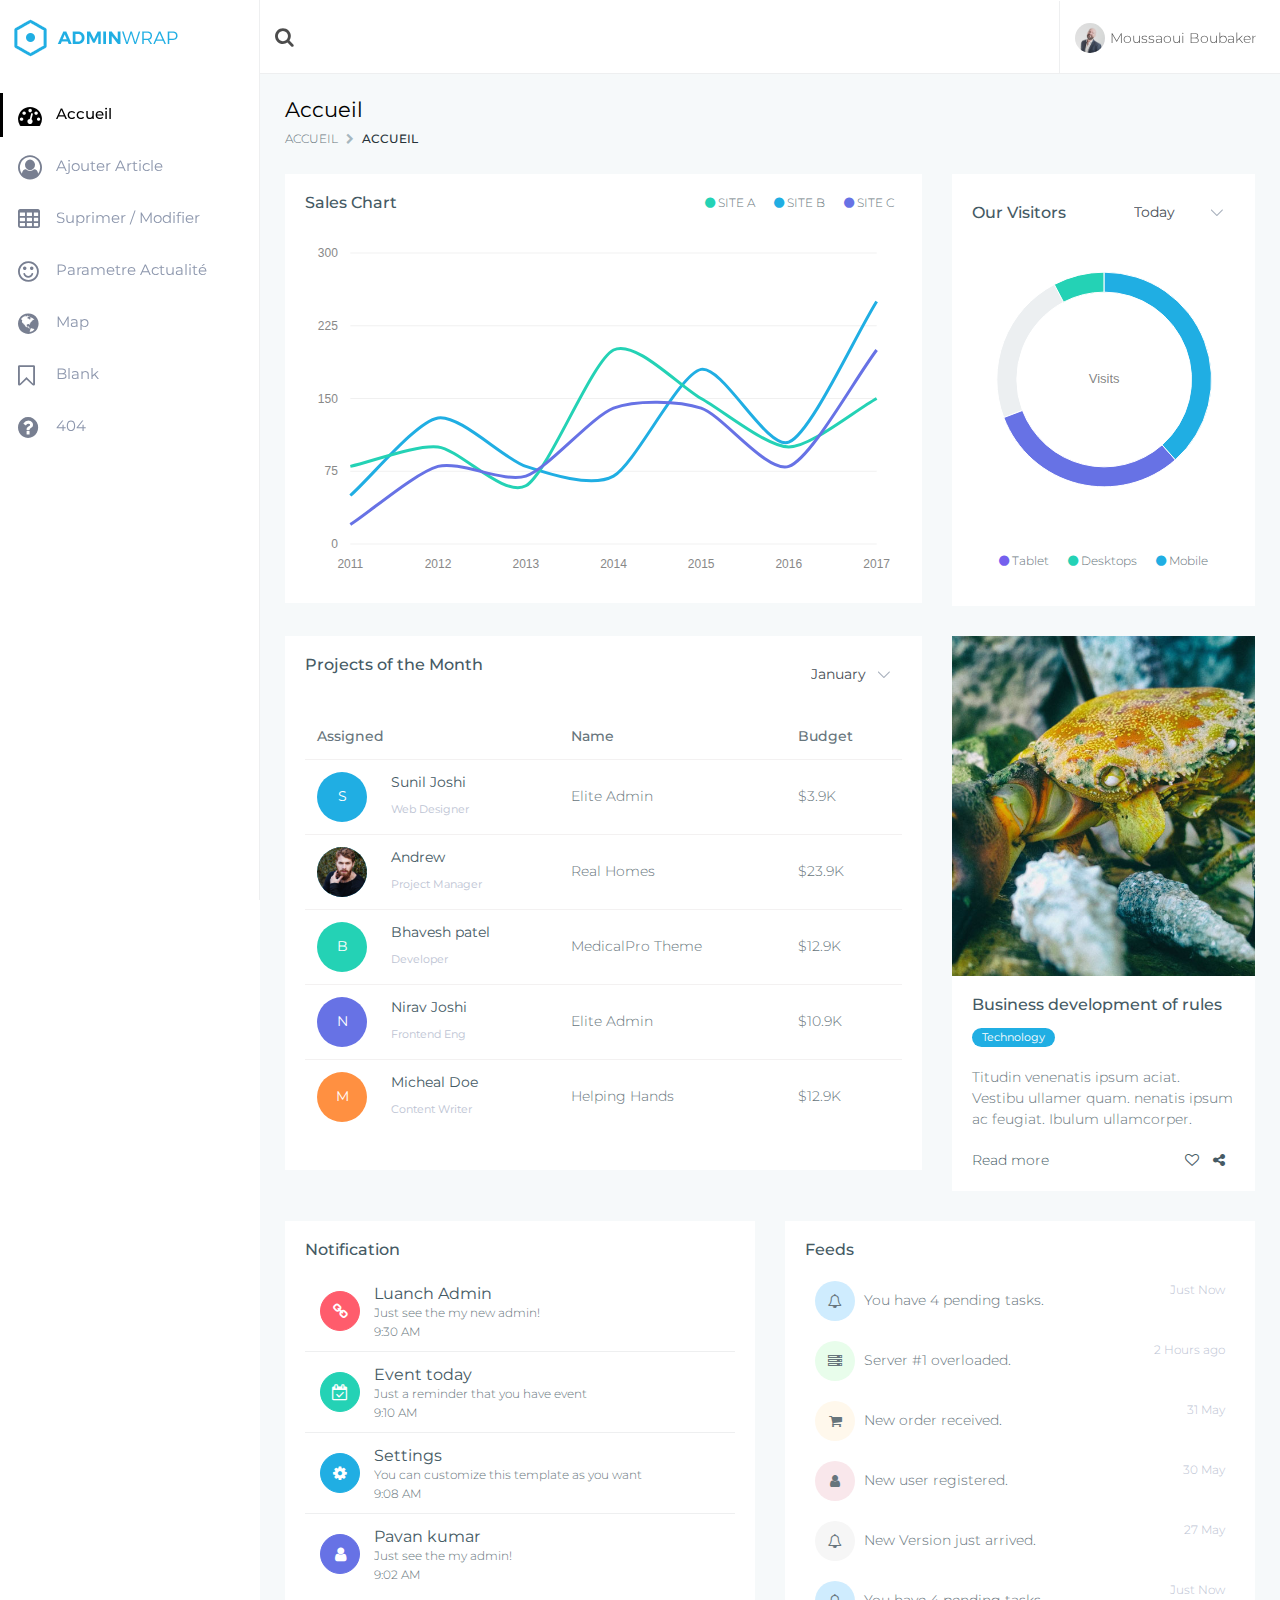
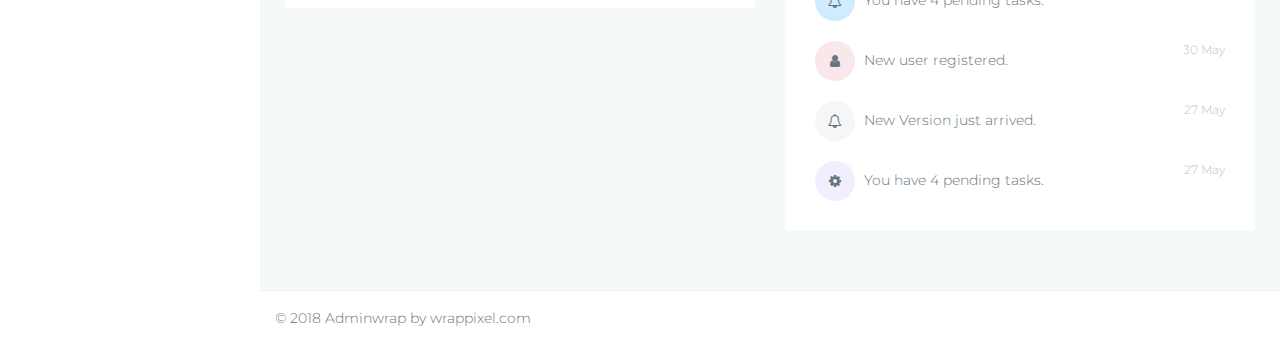
==== commit 1a90800c: "fgfd" ====
--- a/admin/main/index.html
+++ b/admin/main/index.html
@@ -10,7 +10,7 @@
     <meta name="author" content="">
     <!-- Favicon icon -->
     <link rel="icon" type="image/png" sizes="16x16" href="../assets/images/favicon.png">
-    <title>AdminWrap - Easy to Customize Bootstrap 4 Admin Template</title>
+    <title>Admin|Moussaoui Boubaker</title>
     <!-- Bootstrap Core CSS -->
     <link href="../assets/node_modules/bootstrap/css/bootstrap.min.css" rel="stylesheet">
     <link href="../assets/node_modules/perfect-scrollbar/css/perfect-scrollbar.css" rel="stylesheet">
@@ -40,7 +40,7 @@
     <div class="preloader">
         <div class="loader">
             <div class="loader__figure"></div>
-            <p class="loader__label">Admin Wrap</p>
+            <p class="loader__label">Admin|Boubaker</p>
         </div>
     </div>
     <!-- ============================================================== -->
@@ -96,7 +96,7 @@
                         <!-- Profile -->
                         <!-- ============================================================== -->
                         <li class="nav-item dropdown u-pro">
-                            <a class="nav-link dropdown-toggle waves-effect waves-dark profile-pic" href="" data-toggle="dropdown" aria-haspopup="true" aria-expanded="false"><img src="../assets/images/users/1.jpg" alt="user" class="" /> <span class="hidden-md-down">Mark Sanders &nbsp;</span> </a>
+                            <a class="nav-link dropdown-toggle waves-effect waves-dark profile-pic" href="" data-toggle="dropdown" aria-haspopup="true" aria-expanded="false"><img src="../assets/images/users/1.jpg" alt="user" class="" /> <span class="hidden-md-down">Moussaoui Boubaker &nbsp;</span> </a>
                         </li>
                     </ul>
                 </div>
@@ -114,13 +114,13 @@
                 <!-- Sidebar navigation-->
                 <nav class="sidebar-nav">
                     <ul id="sidebarnav">
-                        <li> <a class="waves-effect waves-dark" href="index.html" aria-expanded="false"><i class="fa fa-tachometer"></i><span class="hide-menu">Dashboard</span></a>
-                        </li>
-                        <li> <a class="waves-effect waves-dark" href="pages-profile.html" aria-expanded="false"><i class="fa fa-user-circle-o"></i><span class="hide-menu">Profile</span></a>
-                        </li>
-                        <li> <a class="waves-effect waves-dark" href="table-basic.html" aria-expanded="false"><i class="fa fa-table"></i><span class="hide-menu">Tables</span></a>
-                        </li>
-                        <li> <a class="waves-effect waves-dark" href="icon-fontawesome.html" aria-expanded="false"><i class="fa fa-smile-o"></i><span class="hide-menu">Icons</span></a>
+                        <li> <a class="waves-effect waves-dark" href="index.html" aria-expanded="false"><i class="fa fa-tachometer"></i><span class="hide-menu">Accueil</span></a>
+                        </li>
+                        <li> <a class="waves-effect waves-dark" href="pages-profile.html" aria-expanded="false"><i class="fa fa-user-circle-o"></i><span class="hide-menu">Ajouter Article</span></a>
+                        </li>
+                        <li> <a class="waves-effect waves-dark" href="table-basic.html" aria-expanded="false"><i class="fa fa-table"></i><span class="hide-menu">Suprimer / Modifier</span></a>
+                        </li>
+                        <li> <a class="waves-effect waves-dark" href="icon-fontawesome.html" aria-expanded="false"><i class="fa fa-smile-o"></i><span class="hide-menu">Parametre Actualité</span></a>
                         </li>
                         <li> <a class="waves-effect waves-dark" href="map-google.html" aria-expanded="false"><i class="fa fa-globe"></i><span class="hide-menu">Map</span></a>
                         </li>
@@ -129,9 +129,7 @@
                         <li> <a class="waves-effect waves-dark" href="pages-error-404.html" aria-expanded="false"><i class="fa fa-question-circle"></i><span class="hide-menu">404</span></a>
                         </li>
                     </ul>
-                    <div class="text-center m-t-30">
-                        <a href="https://wrappixel.com/templates/adminwrap/" class="btn waves-effect waves-light btn-info hidden-md-down"> Upgrade to Pro</a>
-                    </div>
+                    
                 </nav>
                 <!-- End Sidebar navigation -->
             </div>
@@ -153,15 +151,13 @@
                 <!-- ============================================================== -->
                 <div class="row page-titles">
                     <div class="col-md-5 align-self-center">
-                        <h3 class="text-themecolor">Dashboard</h3>
+                        <h3 class="text-themecolor">Accueil</h3>
                         <ol class="breadcrumb">
-                            <li class="breadcrumb-item"><a href="javascript:void(0)">Home</a></li>
-                            <li class="breadcrumb-item active">Dashboard</li>
+                            <li class="breadcrumb-item"><a href="javascript:void(0)">Accueil</a></li>
+                            <li class="breadcrumb-item active">Accueil</li>
                         </ol>
                     </div>
-                    <div class="col-md-7 align-self-center">
-                        <a href="https://wrappixel.com/templates/adminwrap/" class="btn waves-effect waves-light btn btn-info pull-right hidden-sm-down"> Upgrade to Pro</a>
-                    </div>
+                    
                 </div>
                 <!-- ============================================================== -->
                 <!-- End Bread crumb and right sidebar toggle -->
--- a/admin/main/css/colors/default.css
+++ b/admin/main/css/colors/default.css
@@ -34,7 +34,7 @@
 /*General Elements
 *******************/
 a.link:hover, a.link:focus {
-  color: #20aee3 !important; }
+  color: #000000 !important; }
 
 .bg-theme {
   background-color: #20aee3 !important; }
@@ -45,40 +45,40 @@
 .pagination > .active > span:hover,
 .pagination > .active > a:focus,
 .pagination > .active > span:focus {
-  background-color: #20aee3;
-  border-color: #20aee3; }
+  background-color: #000000;
+  border-color: #000000; }
 
 .right-sidebar .rpanel-title {
-  background: #20aee3; }
+  background: #000000; }
 
 .stylish-table tbody tr:hover, .stylish-table tbody tr.active {
-  border-left: 4px solid #20aee3; }
+  border-left: 4px solid #000000; }
 
 .text-themecolor {
-  color: #20aee3 !important; }
+  color: #000000 !important; }
 
 .profile-tab li a.nav-link.active,
 .customtab li a.nav-link.active {
-  border-bottom: 2px solid #20aee3;
+  border-bottom: 2px solid #000000;
   color: #20aee3; }
 
 .profile-tab li a.nav-link:hover,
 .customtab li a.nav-link:hover {
-  color: #20aee3; }
+  color: #000000; }
 
 /*******************
 /*Buttons
 *******************/
 .btn-themecolor,
 .btn-themecolor.disabled {
-  background: #20aee3;
+  background: #000000;
   color: #ffffff;
-  border: 1px solid #20aee3; }
+  border: 1px solid #000000; }
   .btn-themecolor:hover,
   .btn-themecolor.disabled:hover {
-    background: #20aee3;
+    background: #000000;
     opacity: 0.7;
-    border: 1px solid #20aee3; }
+    border: 1px solid #000000; }
   .btn-themecolor.active, .btn-themecolor:focus,
   .btn-themecolor.disabled.active,
   .btn-themecolor.disabled:focus {
@@ -88,18 +88,18 @@
 /*sidebar navigation
 *******************/
 .label-themecolor {
-  background: #20aee3; }
+  background: #000000; }
 
 .sidebar-nav > ul > li.active > a {
-  color: #20aee3;
-  border-color: #20aee3; }
+  color: #000000;
+  border-color: #000000; }
   .sidebar-nav > ul > li.active > a i {
-    color: #20aee3; }
+    color: #000000; }
 
 .sidebar-nav ul li a.active, .sidebar-nav ul li a:hover {
-  color: #20aee3; }
+  color: #000000; }
   .sidebar-nav ul li a.active i, .sidebar-nav ul li a:hover i {
-    color: #20aee3; }
+    color: #000000; }
 
 .sidebar-nav > ul > li > a i {
   color: #787f91; }
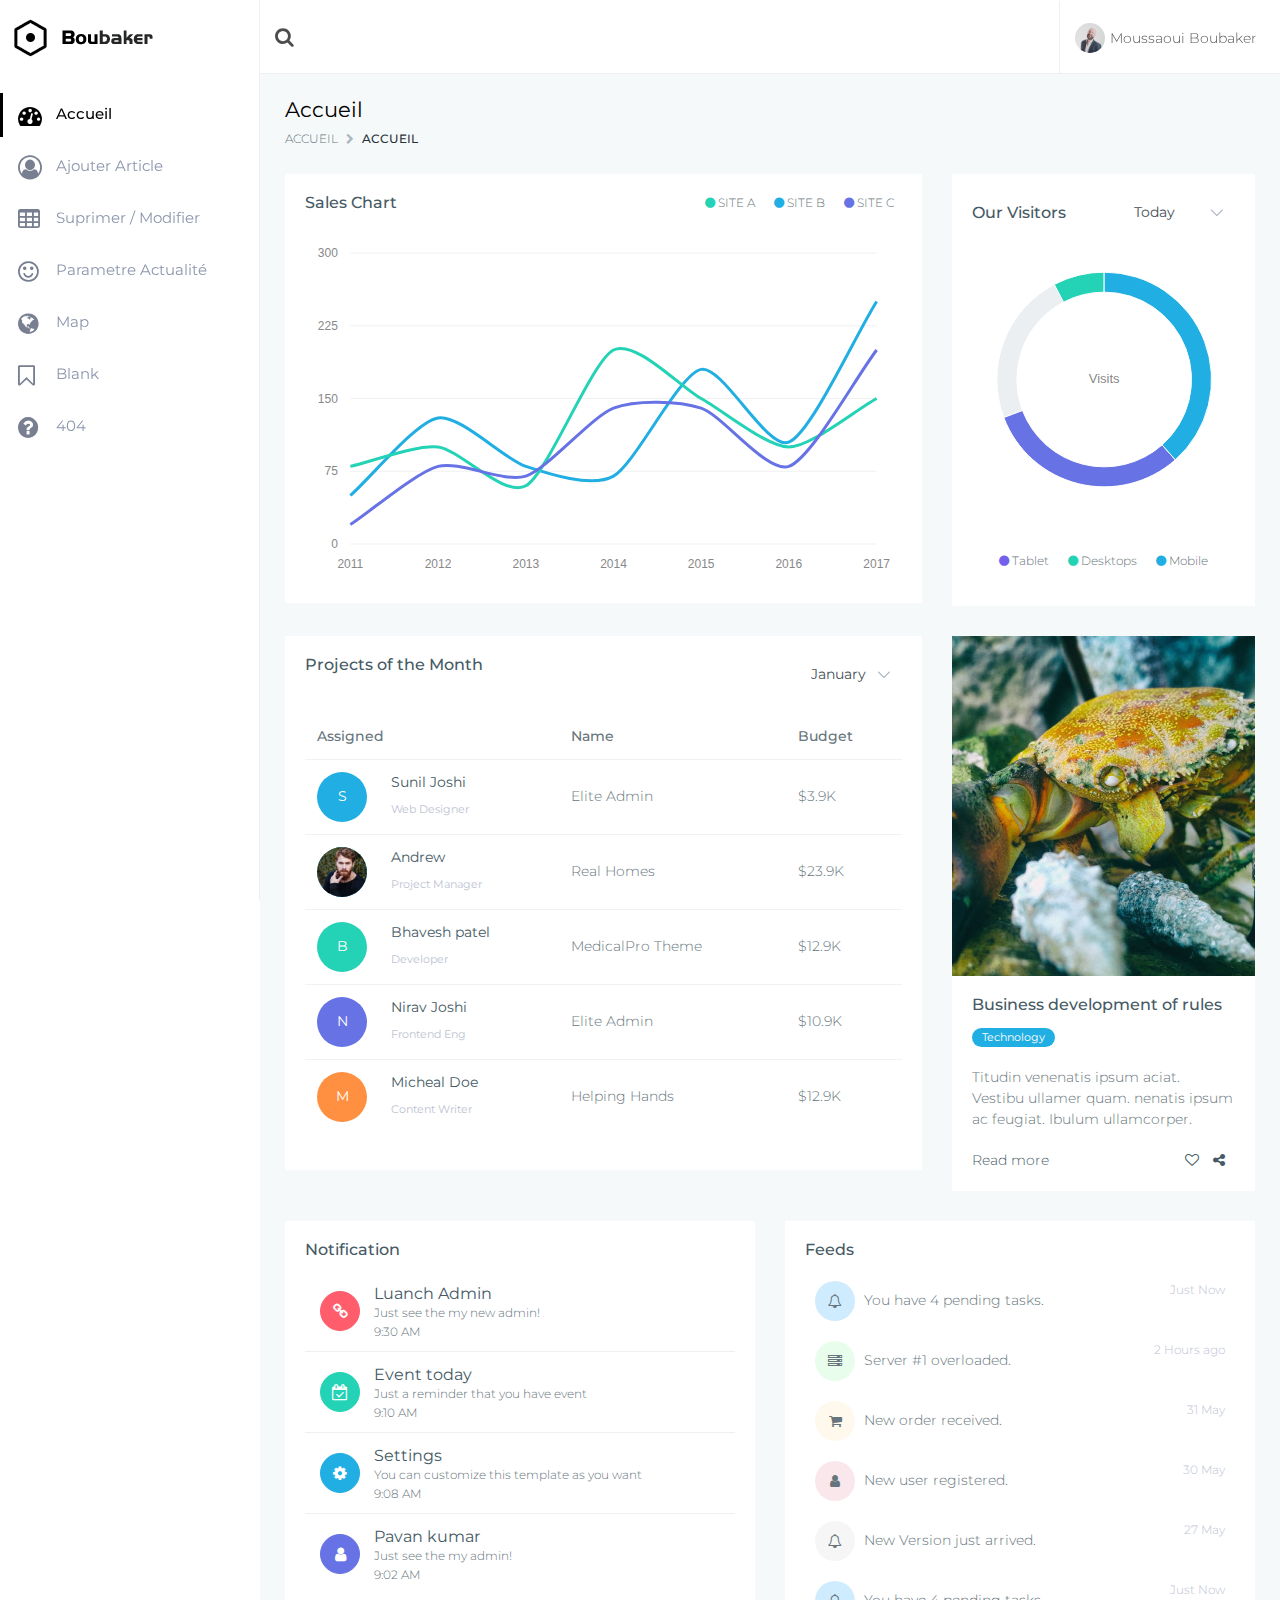
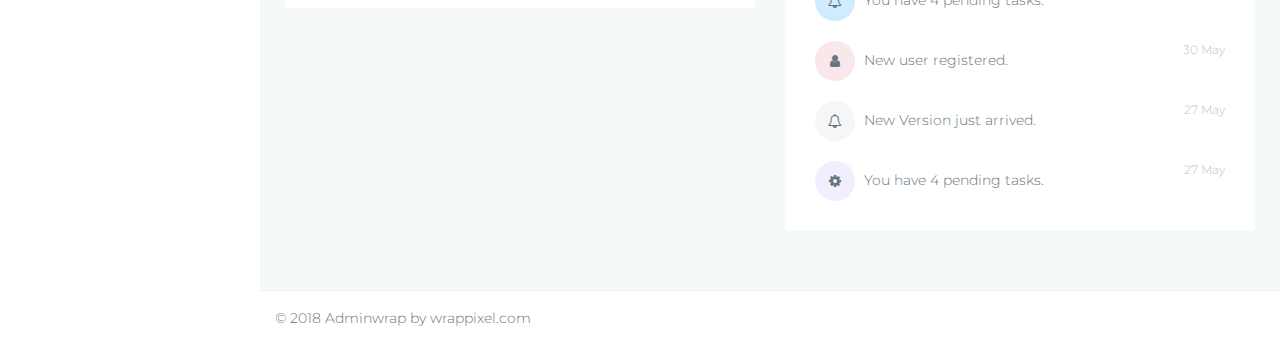
==== commit a3c4d642: "vidi" ====
--- a/admin/main/index.html
+++ b/admin/main/index.html
@@ -129,23 +129,30 @@
                         <li> <a class="waves-effect waves-dark" href="pages-error-404.html" aria-expanded="false"><i class="fa fa-question-circle"></i><span class="hide-menu">404</span></a>
                         </li>
                     </ul>
+
                     
                 </nav>
                 <!-- End Sidebar navigation -->
+
             </div>
+
+
             <!-- End Sidebar scroll-->
         </aside>
+
         <!-- ============================================================== -->
         <!-- End Left Sidebar - style you can find in sidebar.scss  -->
         <!-- ============================================================== -->
         <!-- ============================================================== -->
         <!-- Page wrapper  -->
         <!-- ============================================================== -->
-        <div class="page-wrapper">
+        <div class="page-wrapper" >
+              
             <!-- ============================================================== -->
             <!-- Container fluid  -->
             <!-- ============================================================== -->
             <div class="container-fluid">
+
                 <!-- ============================================================== -->
                 <!-- Bread crumb and right sidebar toggle -->
                 <!-- ============================================================== -->
@@ -157,6 +164,7 @@
                             <li class="breadcrumb-item active">Accueil</li>
                         </ol>
                     </div>
+
                     
                 </div>
                 <!-- ============================================================== -->
